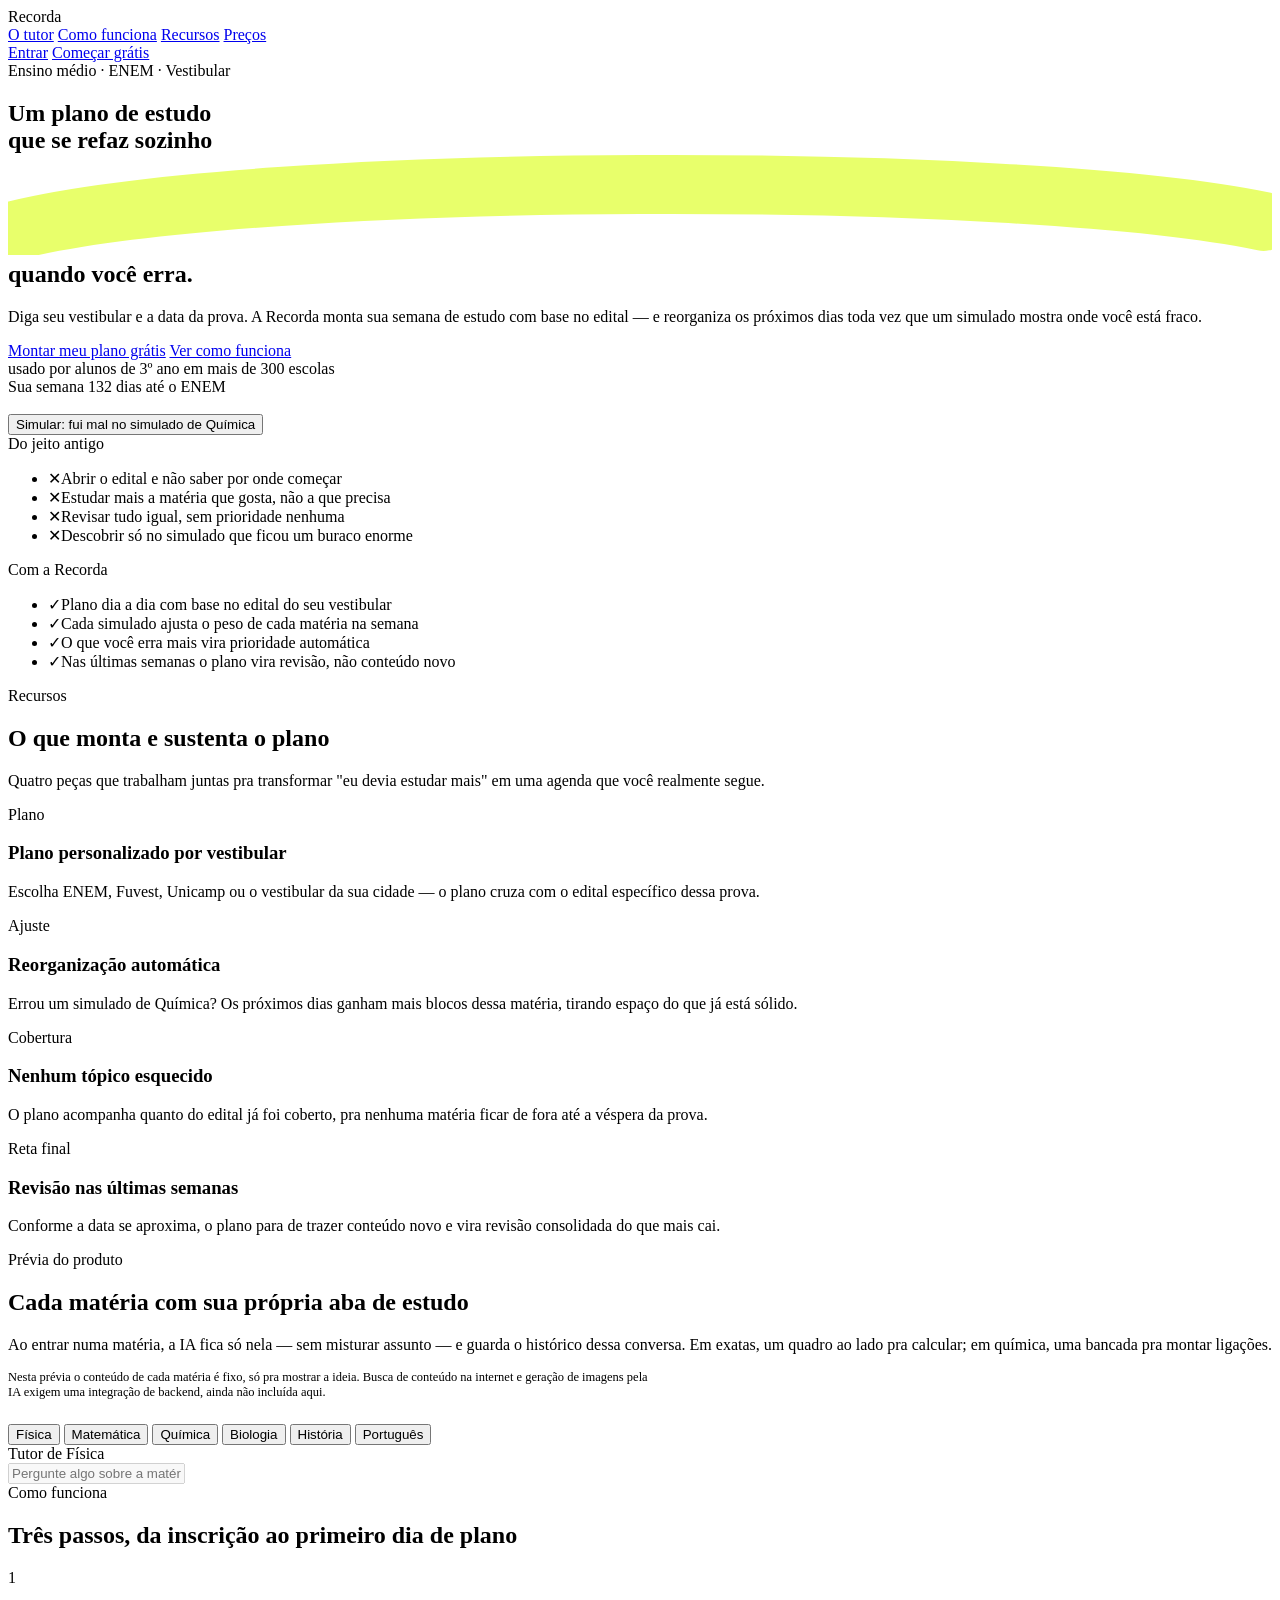
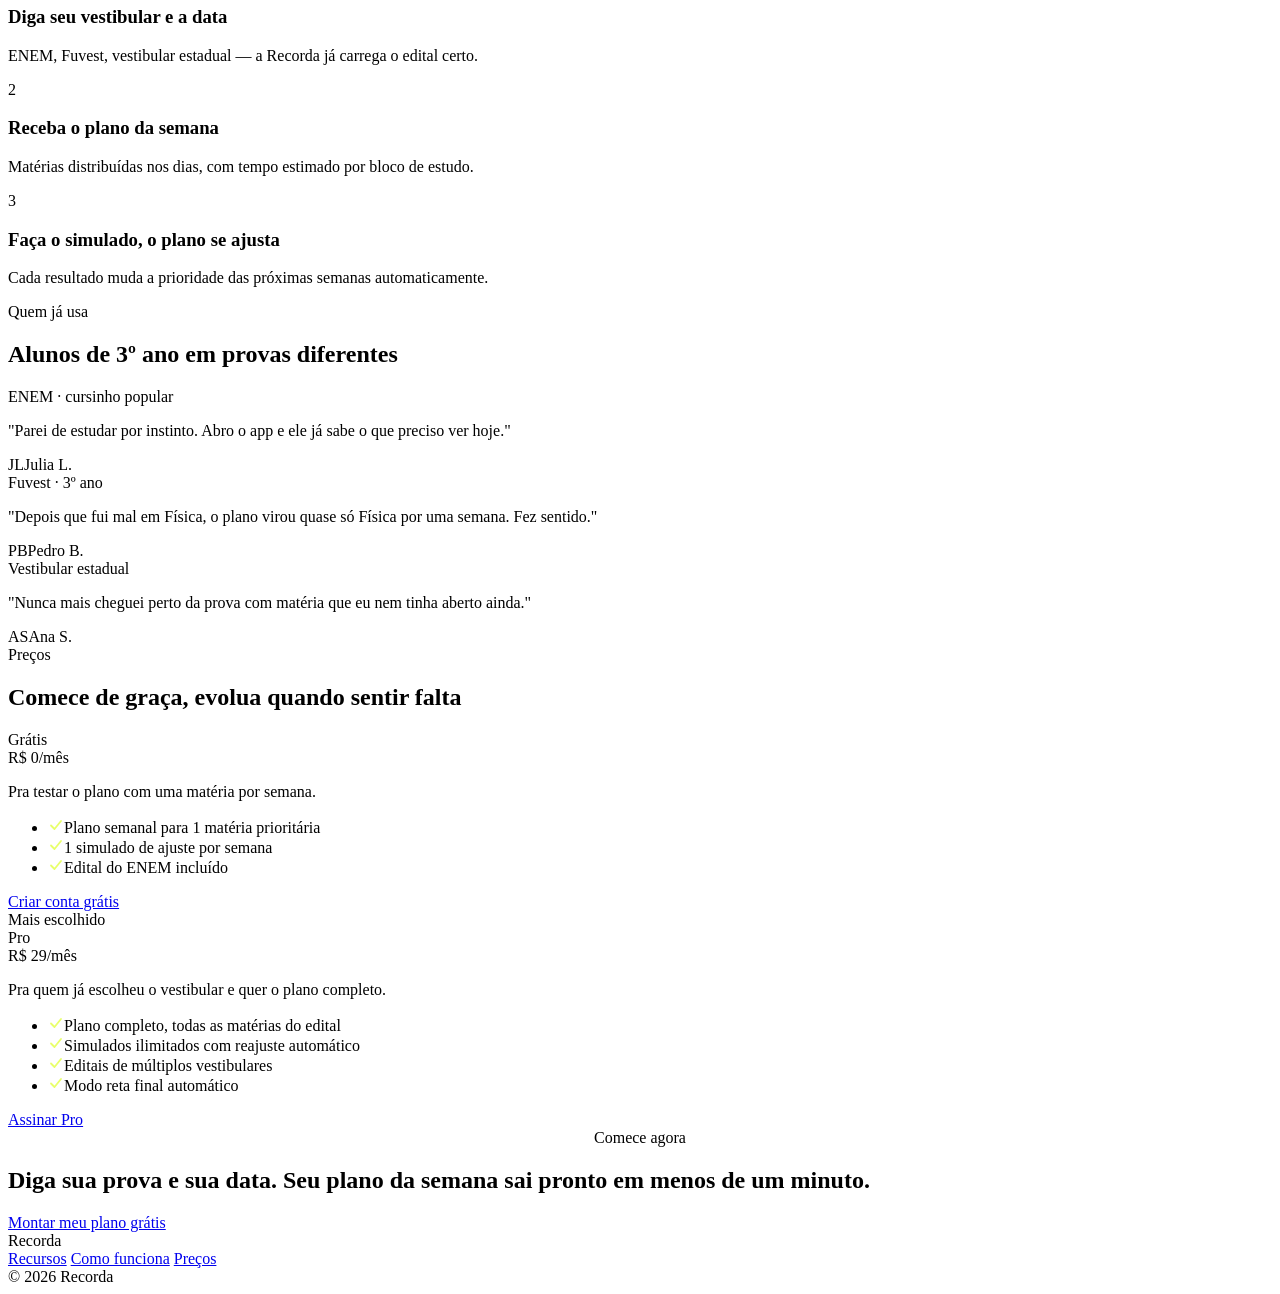
==== index.html @ 5030f503 "Add files via upload" ====
<!DOCTYPE html>

<html lang="pt-BR">
<head>
<meta charset="utf-8"/>
<meta content="width=device-width, initial-scale=1.0" name="viewport"/>
<title>Recorda — Plano de estudo que se refaz sozinho pro seu vestibular</title>
<link href="https://fonts.googleapis.com" rel="preconnect"/>
<link crossorigin="" href="https://fonts.gstatic.com" rel="preconnect"/>
<link href="https://fonts.googleapis.com/css2?family=Fraunces:opsz,wght@9..144,500;9..144,600;9..144,700;9..144,900&amp;family=IBM+Plex+Sans:wght@400;500;600;700&amp;family=IBM+Plex+Mono:wght@400;500&amp;display=swap" rel="stylesheet"/>

<link href="css/style.css" rel="stylesheet"/></head>
<body>
<header>
<div class="nav">
<div class="logo"><span class="dot"></span>Recorda</div>
<nav class="nav-links">
<a href="#produto">O tutor</a>
<a href="#como-funciona">Como funciona</a>
<a href="#recursos">Recursos</a>
<a href="#precos">Preços</a>
</nav>
<div class="nav-cta">
<a class="btn btn-ghost btn-sm" href="#">Entrar</a>
<a class="btn btn-primary btn-sm" href="#precos">Começar grátis</a>
</div>
</div>
</header>
<main>
<section class="hero">
<div class="wrap hero-grid">
<div>
<div class="eyebrow">Ensino médio · ENEM · Vestibular</div>
<h1>Um plano de estudo<br/>que <span class="mark">se refaz sozinho
          <svg aria-hidden="true" preserveaspectratio="none" viewbox="0 0 300 24">
<path d="M2,18 C60,4 240,4 298,16" fill="none" stroke="#E8FF6B" stroke-linecap="round" stroke-width="14"></path>
</svg>
</span> quando você erra.</h1>
<p class="lead">Diga seu vestibular e a data da prova. A Recorda monta sua semana de estudo com base no edital — e reorganiza os próximos dias toda vez que um simulado mostra onde você está fraco.</p>
<div class="hero-actions">
<a class="btn btn-primary" href="#precos">Montar meu plano grátis</a>
<a class="btn btn-ghost" href="#como-funciona">Ver como funciona</a>
</div>
<div class="proof-line">
<span class="avatars">
<span style="background:#4A7A63"></span>
<span style="background:#7C8B80"></span>
<span style="background:#D8965F"></span>
</span>
          usado por alunos de 3º ano em mais de 300 escolas
        </div>
</div>
<div class="demo">
<div class="plan-card">
<div class="plan-top">
<span class="plan-title">Sua semana</span>
<span class="countdown">132 dias até o ENEM</span>
</div>
<div class="plan-rows" id="planRows"></div>
<div class="plan-note" id="planNote"> </div>
<button class="btn btn-ghost" id="simBtn">Simular: fui mal no simulado de Química</button>
</div>
</div>
</div>
</section>
<section class="problem">
<div class="wrap problem-grid">
<div class="problem-col old">
<span class="label">Do jeito antigo</span>
<ul>
<li><span class="ico">✕</span>Abrir o edital e não saber por onde começar</li>
<li><span class="ico">✕</span>Estudar mais a matéria que gosta, não a que precisa</li>
<li><span class="ico">✕</span>Revisar tudo igual, sem prioridade nenhuma</li>
<li><span class="ico">✕</span>Descobrir só no simulado que ficou um buraco enorme</li>
</ul>
</div>
<div class="problem-col new">
<span class="label">Com a Recorda</span>
<ul>
<li><span class="ico">✓</span>Plano dia a dia com base no edital do seu vestibular</li>
<li><span class="ico">✓</span>Cada simulado ajusta o peso de cada matéria na semana</li>
<li><span class="ico">✓</span>O que você erra mais vira prioridade automática</li>
<li><span class="ico">✓</span>Nas últimas semanas o plano vira revisão, não conteúdo novo</li>
</ul>
</div>
</div>
</section>
<section id="recursos">
<div class="wrap">
<div class="section-head">
<div class="kicker">Recursos</div>
<h2>O que monta e sustenta o plano</h2>
<p>Quatro peças que trabalham juntas pra transformar "eu devia estudar mais" em uma agenda que você realmente segue.</p>
</div>
<div class="features-grid">
<div class="feature">
<div class="fnum">Plano</div>
<h3>Plano personalizado por vestibular</h3>
<p>Escolha ENEM, Fuvest, Unicamp ou o vestibular da sua cidade — o plano cruza com o edital específico dessa prova.</p>
</div>
<div class="feature">
<div class="fnum">Ajuste</div>
<h3>Reorganização automática</h3>
<p>Errou um simulado de Química? Os próximos dias ganham mais blocos dessa matéria, tirando espaço do que já está sólido.</p>
</div>
<div class="feature">
<div class="fnum">Cobertura</div>
<h3>Nenhum tópico esquecido</h3>
<p>O plano acompanha quanto do edital já foi coberto, pra nenhuma matéria ficar de fora até a véspera da prova.</p>
</div>
<div class="feature">
<div class="fnum">Reta final</div>
<h3>Revisão nas últimas semanas</h3>
<p>Conforme a data se aproxima, o plano para de trazer conteúdo novo e vira revisão consolidada do que mais cai.</p>
</div>
</div>
</div>
</section>
<section id="produto">
<div class="wrap">
<div class="section-head">
<div class="kicker">Prévia do produto</div>
<h2>Cada matéria com sua própria aba de estudo</h2>
<p>Ao entrar numa matéria, a IA fica só nela — sem misturar assunto — e guarda o histórico dessa conversa. Em exatas, um quadro ao lado pra calcular; em química, uma bancada pra montar ligações.</p>
</div>
<div class="section-head" style="margin-bottom:24px;">
<p style="font-family:var(--font-mono); font-size:12.5px; color:var(--ink-faint); max-width:640px;">Nesta prévia o conteúdo de cada matéria é fixo, só pra mostrar a ideia. Busca de conteúdo na internet e geração de imagens pela IA exigem uma integração de backend, ainda não incluída aqui.</p>
</div>
<div aria-label="Escolher matéria" class="subject-tabs" role="tablist">
<button aria-selected="true" class="stab active" data-subject="fisica" role="tab">Física</button>
<button aria-selected="false" class="stab" data-subject="matematica" role="tab">Matemática</button>
<button aria-selected="false" class="stab" data-subject="quimica" role="tab">Química</button>
<button aria-selected="false" class="stab" data-subject="biologia" role="tab">Biologia</button>
<button aria-selected="false" class="stab" data-subject="historia" role="tab">História</button>
<button aria-selected="false" class="stab" data-subject="portugues" role="tab">Português</button>
</div>
<div class="product-panel">
<div class="chat-mock">
<div class="chat-head"><span class="chat-dot"></span><span id="chatSubjectLabel">Tutor de Física</span></div>
<div class="chat-body" id="chatBody"></div>
<div class="chat-input"><input disabled="" placeholder="Pergunte algo sobre a matéria..." type="text"/></div>
</div>
<div class="tool-panel" id="toolPanel"></div>
</div>
</div>
</section>
<section class="how" id="como-funciona">
<div class="wrap">
<div class="section-head">
<div class="kicker">Como funciona</div>
<h2>Três passos, da inscrição ao primeiro dia de plano</h2>
</div>
<div class="how-steps">
<div class="step">
<div class="num">1</div>
<h3>Diga seu vestibular e a data</h3>
<p>ENEM, Fuvest, vestibular estadual — a Recorda já carrega o edital certo.</p>
</div>
<div class="step">
<div class="num">2</div>
<h3>Receba o plano da semana</h3>
<p>Matérias distribuídas nos dias, com tempo estimado por bloco de estudo.</p>
</div>
<div class="step">
<div class="num">3</div>
<h3>Faça o simulado, o plano se ajusta</h3>
<p>Cada resultado muda a prioridade das próximas semanas automaticamente.</p>
</div>
</div>
</div>
</section>
<section>
<div class="wrap">
<div class="section-head">
<div class="kicker">Quem já usa</div>
<h2>Alunos de 3º ano em provas diferentes</h2>
</div>
<div class="testi-grid">
<div class="testi">
<span class="subj">ENEM · cursinho popular</span>
<p class="quote">"Parei de estudar por instinto. Abro o app e ele já sabe o que preciso ver hoje."</p>
<div class="who"><span class="av">JL</span>Julia L.</div>
</div>
<div class="testi">
<span class="subj">Fuvest · 3º ano</span>
<p class="quote">"Depois que fui mal em Física, o plano virou quase só Física por uma semana. Fez sentido."</p>
<div class="who"><span class="av">PB</span>Pedro B.</div>
</div>
<div class="testi">
<span class="subj">Vestibular estadual</span>
<p class="quote">"Nunca mais cheguei perto da prova com matéria que eu nem tinha aberto ainda."</p>
<div class="who"><span class="av">AS</span>Ana S.</div>
</div>
</div>
</div>
</section>
<section id="precos">
<div class="wrap">
<div class="section-head">
<div class="kicker">Preços</div>
<h2>Comece de graça, evolua quando sentir falta</h2>
</div>
<div class="pricing-grid">
<div class="plan-tier">
<div class="pname">Grátis</div>
<div class="price">R$ 0<span>/mês</span></div>
<p class="pdesc">Pra testar o plano com uma matéria por semana.</p>
<ul>
<li><svg fill="none" height="16" viewbox="0 0 16 16" width="16"><path d="M3 8.5L6.5 12L13 4" stroke="#E8FF6B" stroke-linecap="round" stroke-linejoin="round" stroke-width="1.8"></path></svg>Plano semanal para 1 matéria prioritária</li>
<li><svg fill="none" height="16" viewbox="0 0 16 16" width="16"><path d="M3 8.5L6.5 12L13 4" stroke="#E8FF6B" stroke-linecap="round" stroke-linejoin="round" stroke-width="1.8"></path></svg>1 simulado de ajuste por semana</li>
<li><svg fill="none" height="16" viewbox="0 0 16 16" width="16"><path d="M3 8.5L6.5 12L13 4" stroke="#E8FF6B" stroke-linecap="round" stroke-linejoin="round" stroke-width="1.8"></path></svg>Edital do ENEM incluído</li>
</ul>
<a class="btn btn-ghost" href="#">Criar conta grátis</a>
</div>
<div class="plan-tier featured">
<span class="badge">Mais escolhido</span>
<div class="pname">Pro</div>
<div class="price">R$ 29<span>/mês</span></div>
<p class="pdesc">Pra quem já escolheu o vestibular e quer o plano completo.</p>
<ul>
<li><svg fill="none" height="16" viewbox="0 0 16 16" width="16"><path d="M3 8.5L6.5 12L13 4" stroke="#E8FF6B" stroke-linecap="round" stroke-linejoin="round" stroke-width="1.8"></path></svg>Plano completo, todas as matérias do edital</li>
<li><svg fill="none" height="16" viewbox="0 0 16 16" width="16"><path d="M3 8.5L6.5 12L13 4" stroke="#E8FF6B" stroke-linecap="round" stroke-linejoin="round" stroke-width="1.8"></path></svg>Simulados ilimitados com reajuste automático</li>
<li><svg fill="none" height="16" viewbox="0 0 16 16" width="16"><path d="M3 8.5L6.5 12L13 4" stroke="#E8FF6B" stroke-linecap="round" stroke-linejoin="round" stroke-width="1.8"></path></svg>Editais de múltiplos vestibulares</li>
<li><svg fill="none" height="16" viewbox="0 0 16 16" width="16"><path d="M3 8.5L6.5 12L13 4" stroke="#E8FF6B" stroke-linecap="round" stroke-linejoin="round" stroke-width="1.8"></path></svg>Modo reta final automático</li>
</ul>
<a class="btn btn-primary" href="#">Assinar Pro</a>
</div>
</div>
</div>
</section>
<section class="cta-final">
<div class="wrap">
<div class="kicker" style="text-align:center;">Comece agora</div>
<h2>Diga sua prova e sua data. Seu plano da semana sai pronto em menos de um minuto.</h2>
<a class="btn btn-primary" href="#">Montar meu plano grátis</a>
</div>
</section>
</main>
<footer>
<div class="wrap foot-row">
<div class="logo"><span class="dot"></span>Recorda</div>
<nav class="fnav">
<a href="#recursos">Recursos</a>
<a href="#como-funciona">Como funciona</a>
<a href="#precos">Preços</a>
</nav>
<div class="copy">© 2026 Recorda</div>
</div>
</footer>


<script src="js/main.js"></script></body>
</html>
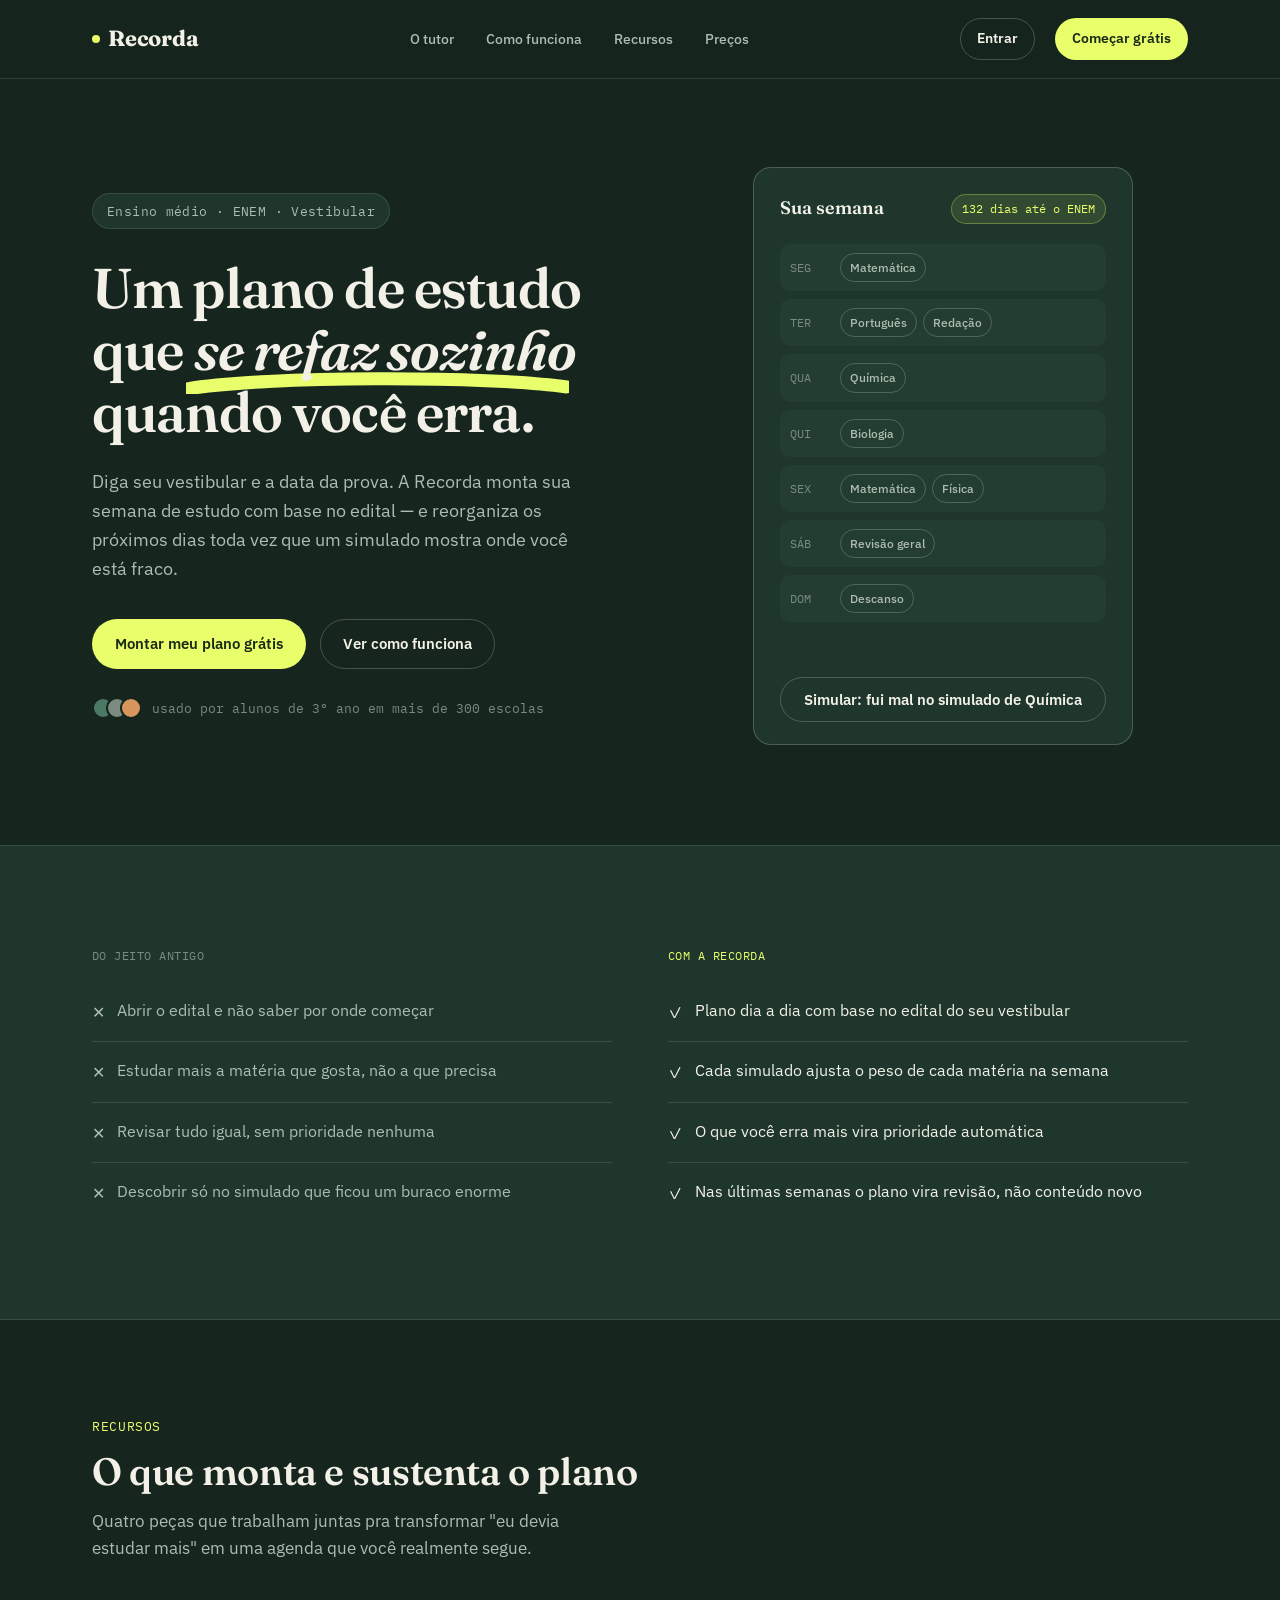
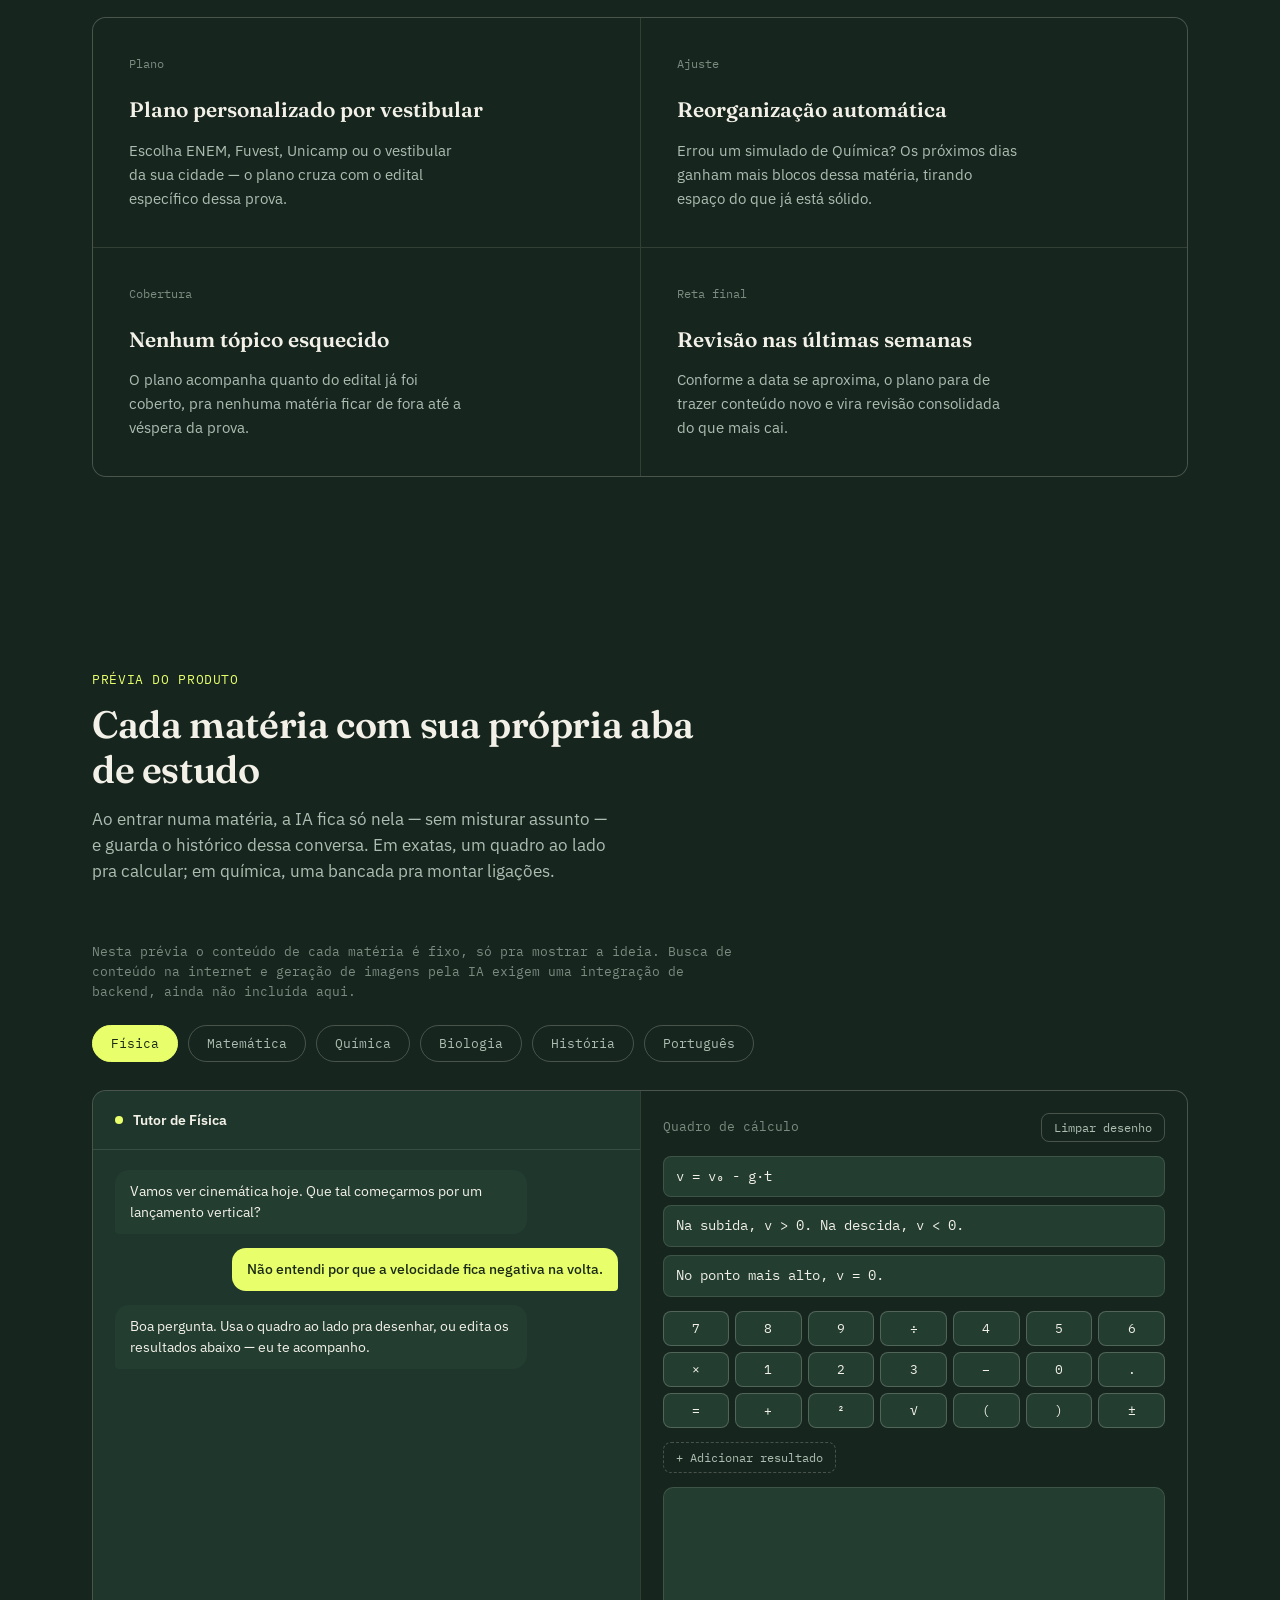
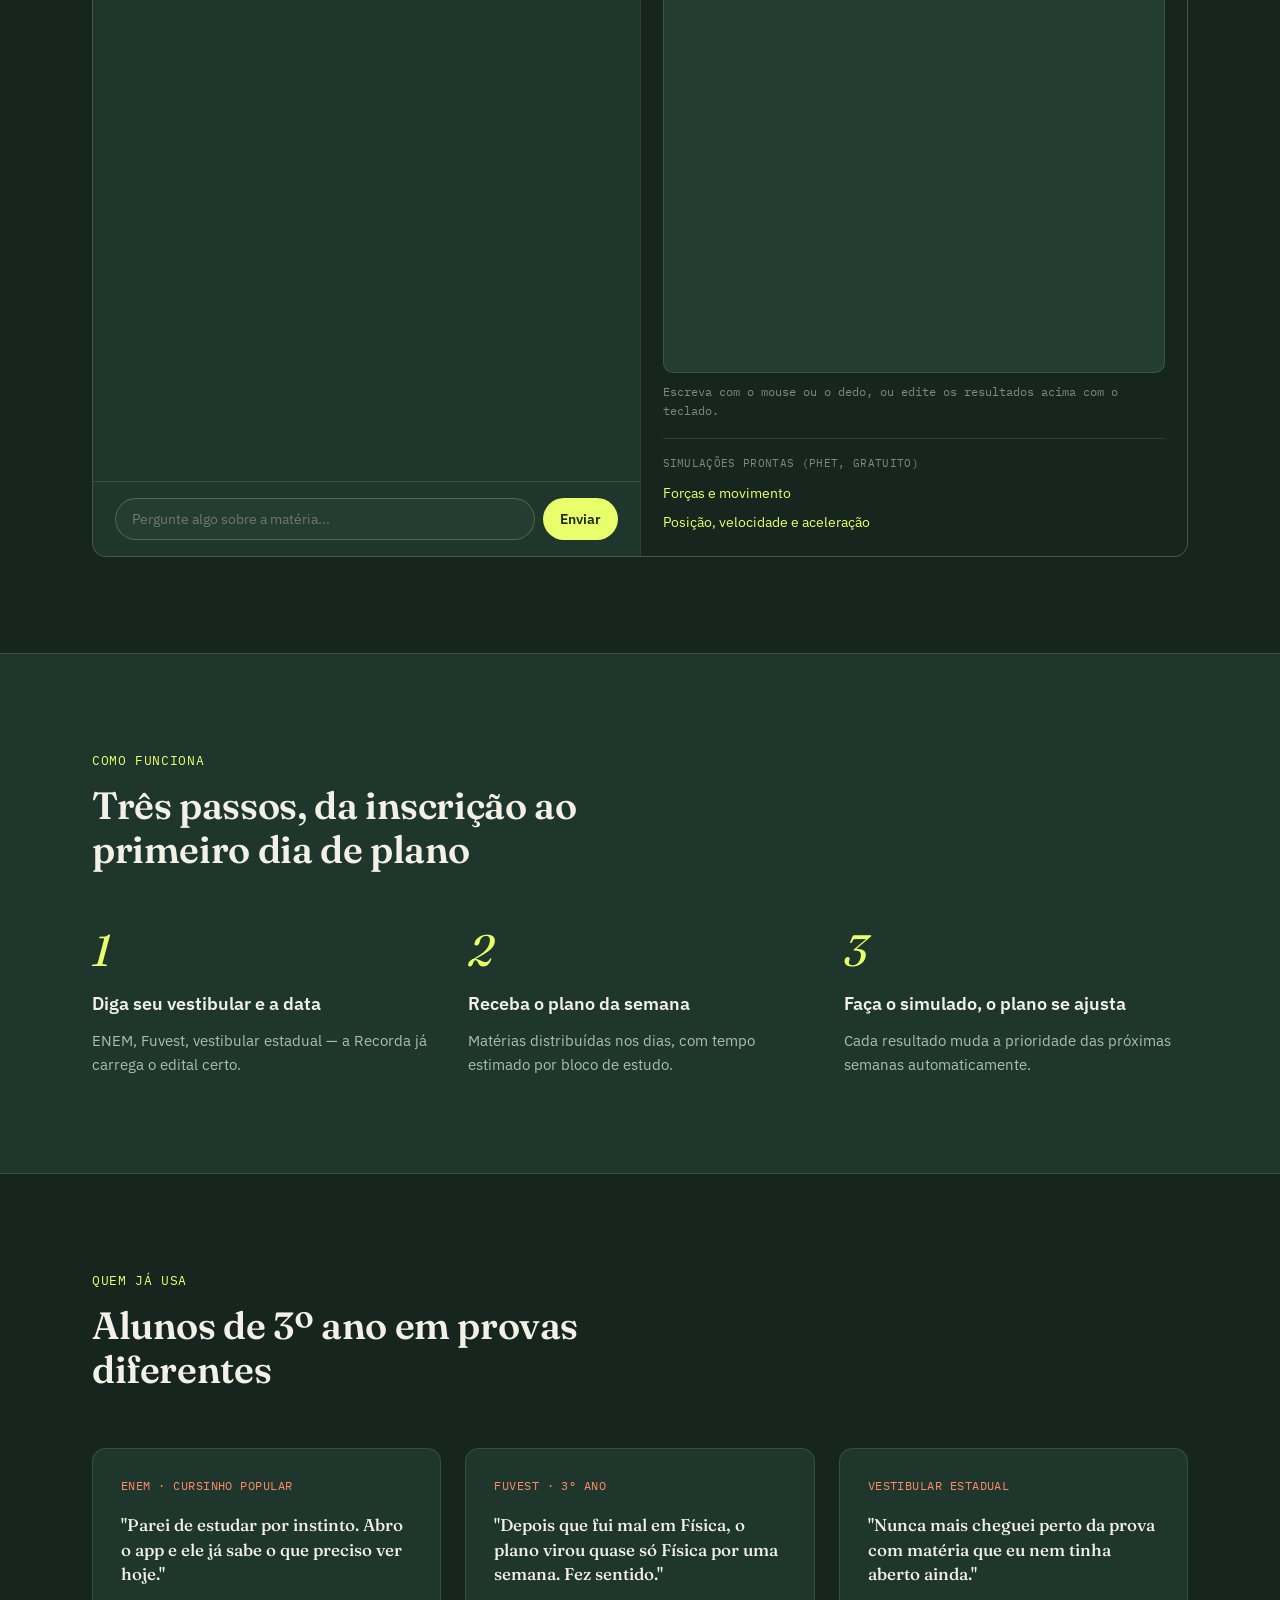
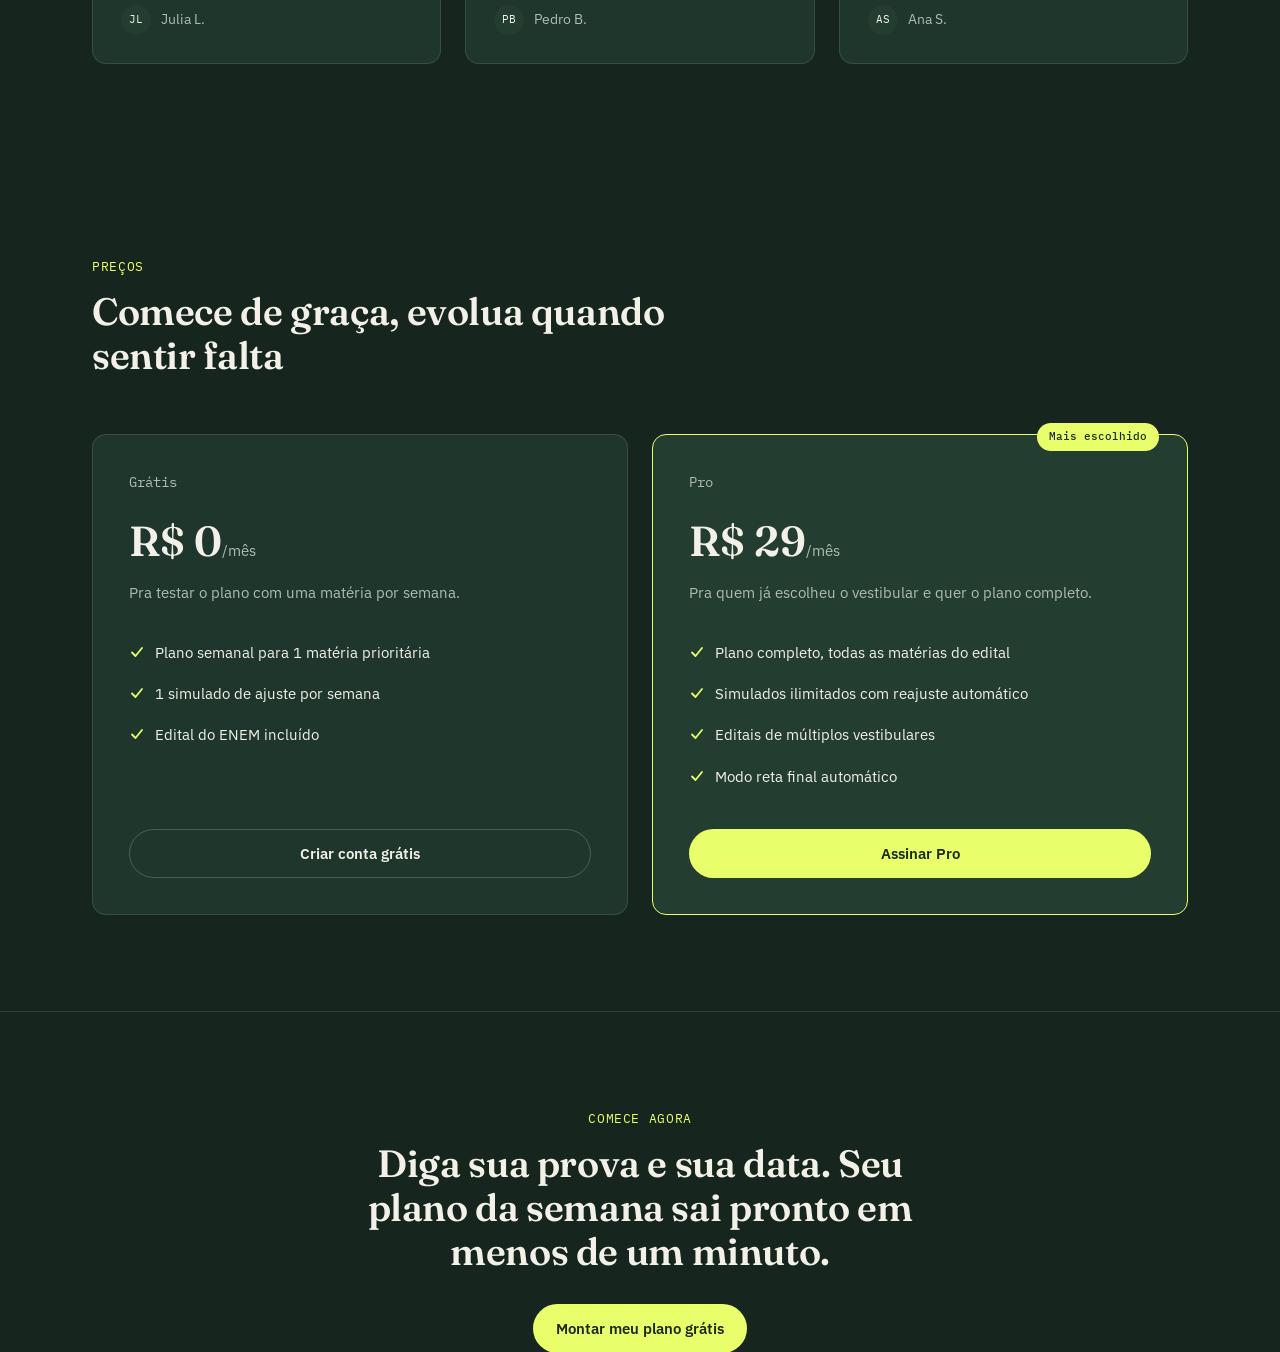
==== commit 20645102: "Rename AprendIA.html to index.html" ====
--- a/index.html
+++ b/index.html
@@ -1,253 +1,277 @@
-<!DOCTYPE html>
-
-<html lang="pt-BR">
-<head>
-<meta charset="utf-8"/>
-<meta content="width=device-width, initial-scale=1.0" name="viewport"/>
-<title>Recorda — Plano de estudo que se refaz sozinho pro seu vestibular</title>
-<link href="https://fonts.googleapis.com" rel="preconnect"/>
-<link crossorigin="" href="https://fonts.gstatic.com" rel="preconnect"/>
-<link href="https://fonts.googleapis.com/css2?family=Fraunces:opsz,wght@9..144,500;9..144,600;9..144,700;9..144,900&amp;family=IBM+Plex+Sans:wght@400;500;600;700&amp;family=IBM+Plex+Mono:wght@400;500&amp;display=swap" rel="stylesheet"/>
-
-<link href="css/style.css" rel="stylesheet"/></head>
-<body>
-<header>
-<div class="nav">
-<div class="logo"><span class="dot"></span>Recorda</div>
-<nav class="nav-links">
-<a href="#produto">O tutor</a>
-<a href="#como-funciona">Como funciona</a>
-<a href="#recursos">Recursos</a>
-<a href="#precos">Preços</a>
-</nav>
-<div class="nav-cta">
-<a class="btn btn-ghost btn-sm" href="#">Entrar</a>
-<a class="btn btn-primary btn-sm" href="#precos">Começar grátis</a>
-</div>
-</div>
-</header>
-<main>
-<section class="hero">
-<div class="wrap hero-grid">
-<div>
-<div class="eyebrow">Ensino médio · ENEM · Vestibular</div>
-<h1>Um plano de estudo<br/>que <span class="mark">se refaz sozinho
-          <svg aria-hidden="true" preserveaspectratio="none" viewbox="0 0 300 24">
-<path d="M2,18 C60,4 240,4 298,16" fill="none" stroke="#E8FF6B" stroke-linecap="round" stroke-width="14"></path>
-</svg>
-</span> quando você erra.</h1>
-<p class="lead">Diga seu vestibular e a data da prova. A Recorda monta sua semana de estudo com base no edital — e reorganiza os próximos dias toda vez que um simulado mostra onde você está fraco.</p>
-<div class="hero-actions">
-<a class="btn btn-primary" href="#precos">Montar meu plano grátis</a>
-<a class="btn btn-ghost" href="#como-funciona">Ver como funciona</a>
-</div>
-<div class="proof-line">
-<span class="avatars">
-<span style="background:#4A7A63"></span>
-<span style="background:#7C8B80"></span>
-<span style="background:#D8965F"></span>
-</span>
-          usado por alunos de 3º ano em mais de 300 escolas
-        </div>
-</div>
-<div class="demo">
-<div class="plan-card">
-<div class="plan-top">
-<span class="plan-title">Sua semana</span>
-<span class="countdown">132 dias até o ENEM</span>
-</div>
-<div class="plan-rows" id="planRows"></div>
-<div class="plan-note" id="planNote"> </div>
-<button class="btn btn-ghost" id="simBtn">Simular: fui mal no simulado de Química</button>
-</div>
-</div>
-</div>
-</section>
-<section class="problem">
-<div class="wrap problem-grid">
-<div class="problem-col old">
-<span class="label">Do jeito antigo</span>
-<ul>
-<li><span class="ico">✕</span>Abrir o edital e não saber por onde começar</li>
-<li><span class="ico">✕</span>Estudar mais a matéria que gosta, não a que precisa</li>
-<li><span class="ico">✕</span>Revisar tudo igual, sem prioridade nenhuma</li>
-<li><span class="ico">✕</span>Descobrir só no simulado que ficou um buraco enorme</li>
-</ul>
-</div>
-<div class="problem-col new">
-<span class="label">Com a Recorda</span>
-<ul>
-<li><span class="ico">✓</span>Plano dia a dia com base no edital do seu vestibular</li>
-<li><span class="ico">✓</span>Cada simulado ajusta o peso de cada matéria na semana</li>
-<li><span class="ico">✓</span>O que você erra mais vira prioridade automática</li>
-<li><span class="ico">✓</span>Nas últimas semanas o plano vira revisão, não conteúdo novo</li>
-</ul>
-</div>
-</div>
-</section>
-<section id="recursos">
-<div class="wrap">
-<div class="section-head">
-<div class="kicker">Recursos</div>
-<h2>O que monta e sustenta o plano</h2>
-<p>Quatro peças que trabalham juntas pra transformar "eu devia estudar mais" em uma agenda que você realmente segue.</p>
-</div>
-<div class="features-grid">
-<div class="feature">
-<div class="fnum">Plano</div>
-<h3>Plano personalizado por vestibular</h3>
-<p>Escolha ENEM, Fuvest, Unicamp ou o vestibular da sua cidade — o plano cruza com o edital específico dessa prova.</p>
-</div>
-<div class="feature">
-<div class="fnum">Ajuste</div>
-<h3>Reorganização automática</h3>
-<p>Errou um simulado de Química? Os próximos dias ganham mais blocos dessa matéria, tirando espaço do que já está sólido.</p>
-</div>
-<div class="feature">
-<div class="fnum">Cobertura</div>
-<h3>Nenhum tópico esquecido</h3>
-<p>O plano acompanha quanto do edital já foi coberto, pra nenhuma matéria ficar de fora até a véspera da prova.</p>
-</div>
-<div class="feature">
-<div class="fnum">Reta final</div>
-<h3>Revisão nas últimas semanas</h3>
-<p>Conforme a data se aproxima, o plano para de trazer conteúdo novo e vira revisão consolidada do que mais cai.</p>
-</div>
-</div>
-</div>
-</section>
-<section id="produto">
-<div class="wrap">
-<div class="section-head">
-<div class="kicker">Prévia do produto</div>
-<h2>Cada matéria com sua própria aba de estudo</h2>
-<p>Ao entrar numa matéria, a IA fica só nela — sem misturar assunto — e guarda o histórico dessa conversa. Em exatas, um quadro ao lado pra calcular; em química, uma bancada pra montar ligações.</p>
-</div>
-<div class="section-head" style="margin-bottom:24px;">
-<p style="font-family:var(--font-mono); font-size:12.5px; color:var(--ink-faint); max-width:640px;">Nesta prévia o conteúdo de cada matéria é fixo, só pra mostrar a ideia. Busca de conteúdo na internet e geração de imagens pela IA exigem uma integração de backend, ainda não incluída aqui.</p>
-</div>
-<div aria-label="Escolher matéria" class="subject-tabs" role="tablist">
-<button aria-selected="true" class="stab active" data-subject="fisica" role="tab">Física</button>
-<button aria-selected="false" class="stab" data-subject="matematica" role="tab">Matemática</button>
-<button aria-selected="false" class="stab" data-subject="quimica" role="tab">Química</button>
-<button aria-selected="false" class="stab" data-subject="biologia" role="tab">Biologia</button>
-<button aria-selected="false" class="stab" data-subject="historia" role="tab">História</button>
-<button aria-selected="false" class="stab" data-subject="portugues" role="tab">Português</button>
-</div>
-<div class="product-panel">
-<div class="chat-mock">
-<div class="chat-head"><span class="chat-dot"></span><span id="chatSubjectLabel">Tutor de Física</span></div>
-<div class="chat-body" id="chatBody"></div>
-<div class="chat-input"><input disabled="" placeholder="Pergunte algo sobre a matéria..." type="text"/></div>
-</div>
-<div class="tool-panel" id="toolPanel"></div>
-</div>
-</div>
-</section>
-<section class="how" id="como-funciona">
-<div class="wrap">
-<div class="section-head">
-<div class="kicker">Como funciona</div>
-<h2>Três passos, da inscrição ao primeiro dia de plano</h2>
-</div>
-<div class="how-steps">
-<div class="step">
-<div class="num">1</div>
-<h3>Diga seu vestibular e a data</h3>
-<p>ENEM, Fuvest, vestibular estadual — a Recorda já carrega o edital certo.</p>
-</div>
-<div class="step">
-<div class="num">2</div>
-<h3>Receba o plano da semana</h3>
-<p>Matérias distribuídas nos dias, com tempo estimado por bloco de estudo.</p>
-</div>
-<div class="step">
-<div class="num">3</div>
-<h3>Faça o simulado, o plano se ajusta</h3>
-<p>Cada resultado muda a prioridade das próximas semanas automaticamente.</p>
-</div>
-</div>
-</div>
-</section>
-<section>
-<div class="wrap">
-<div class="section-head">
-<div class="kicker">Quem já usa</div>
-<h2>Alunos de 3º ano em provas diferentes</h2>
-</div>
-<div class="testi-grid">
-<div class="testi">
-<span class="subj">ENEM · cursinho popular</span>
-<p class="quote">"Parei de estudar por instinto. Abro o app e ele já sabe o que preciso ver hoje."</p>
-<div class="who"><span class="av">JL</span>Julia L.</div>
-</div>
-<div class="testi">
-<span class="subj">Fuvest · 3º ano</span>
-<p class="quote">"Depois que fui mal em Física, o plano virou quase só Física por uma semana. Fez sentido."</p>
-<div class="who"><span class="av">PB</span>Pedro B.</div>
-</div>
-<div class="testi">
-<span class="subj">Vestibular estadual</span>
-<p class="quote">"Nunca mais cheguei perto da prova com matéria que eu nem tinha aberto ainda."</p>
-<div class="who"><span class="av">AS</span>Ana S.</div>
-</div>
-</div>
-</div>
-</section>
-<section id="precos">
-<div class="wrap">
-<div class="section-head">
-<div class="kicker">Preços</div>
-<h2>Comece de graça, evolua quando sentir falta</h2>
-</div>
-<div class="pricing-grid">
-<div class="plan-tier">
-<div class="pname">Grátis</div>
-<div class="price">R$ 0<span>/mês</span></div>
-<p class="pdesc">Pra testar o plano com uma matéria por semana.</p>
-<ul>
-<li><svg fill="none" height="16" viewbox="0 0 16 16" width="16"><path d="M3 8.5L6.5 12L13 4" stroke="#E8FF6B" stroke-linecap="round" stroke-linejoin="round" stroke-width="1.8"></path></svg>Plano semanal para 1 matéria prioritária</li>
-<li><svg fill="none" height="16" viewbox="0 0 16 16" width="16"><path d="M3 8.5L6.5 12L13 4" stroke="#E8FF6B" stroke-linecap="round" stroke-linejoin="round" stroke-width="1.8"></path></svg>1 simulado de ajuste por semana</li>
-<li><svg fill="none" height="16" viewbox="0 0 16 16" width="16"><path d="M3 8.5L6.5 12L13 4" stroke="#E8FF6B" stroke-linecap="round" stroke-linejoin="round" stroke-width="1.8"></path></svg>Edital do ENEM incluído</li>
-</ul>
-<a class="btn btn-ghost" href="#">Criar conta grátis</a>
-</div>
-<div class="plan-tier featured">
-<span class="badge">Mais escolhido</span>
-<div class="pname">Pro</div>
-<div class="price">R$ 29<span>/mês</span></div>
-<p class="pdesc">Pra quem já escolheu o vestibular e quer o plano completo.</p>
-<ul>
-<li><svg fill="none" height="16" viewbox="0 0 16 16" width="16"><path d="M3 8.5L6.5 12L13 4" stroke="#E8FF6B" stroke-linecap="round" stroke-linejoin="round" stroke-width="1.8"></path></svg>Plano completo, todas as matérias do edital</li>
-<li><svg fill="none" height="16" viewbox="0 0 16 16" width="16"><path d="M3 8.5L6.5 12L13 4" stroke="#E8FF6B" stroke-linecap="round" stroke-linejoin="round" stroke-width="1.8"></path></svg>Simulados ilimitados com reajuste automático</li>
-<li><svg fill="none" height="16" viewbox="0 0 16 16" width="16"><path d="M3 8.5L6.5 12L13 4" stroke="#E8FF6B" stroke-linecap="round" stroke-linejoin="round" stroke-width="1.8"></path></svg>Editais de múltiplos vestibulares</li>
-<li><svg fill="none" height="16" viewbox="0 0 16 16" width="16"><path d="M3 8.5L6.5 12L13 4" stroke="#E8FF6B" stroke-linecap="round" stroke-linejoin="round" stroke-width="1.8"></path></svg>Modo reta final automático</li>
-</ul>
-<a class="btn btn-primary" href="#">Assinar Pro</a>
-</div>
-</div>
-</div>
-</section>
-<section class="cta-final">
-<div class="wrap">
-<div class="kicker" style="text-align:center;">Comece agora</div>
-<h2>Diga sua prova e sua data. Seu plano da semana sai pronto em menos de um minuto.</h2>
-<a class="btn btn-primary" href="#">Montar meu plano grátis</a>
-</div>
-</section>
-</main>
-<footer>
-<div class="wrap foot-row">
-<div class="logo"><span class="dot"></span>Recorda</div>
-<nav class="fnav">
-<a href="#recursos">Recursos</a>
-<a href="#como-funciona">Como funciona</a>
-<a href="#precos">Preços</a>
-</nav>
-<div class="copy">© 2026 Recorda</div>
-</div>
-</footer>
-
-
-<script src="js/main.js"></script></body>
-</html>+<!DOCTYPE html>
+<html lang="pt-BR">
+<head>
+<meta charset="UTF-8">
+<meta name="viewport" content="width=device-width, initial-scale=1.0">
+<title>Recorda — Plano de estudo que se refaz sozinho pro seu vestibular</title>
+<link rel="preconnect" href="https://fonts.googleapis.com">
+<link rel="preconnect" href="https://fonts.gstatic.com" crossorigin>
+<link href="https://fonts.googleapis.com/css2?family=Fraunces:opsz,wght@9..144,500;9..144,600;9..144,700;9..144,900&family=IBM+Plex+Sans:wght@400;500;600;700&family=IBM+Plex+Mono:wght@400;500&display=swap" rel="stylesheet">
+  <link rel="stylesheet" href="AprendIA.css">
+</head>
+<body>
+ 
+<header>
+  <div class="nav">
+    <div class="logo"><span class="dot"></span>Recorda</div>
+    <nav class="nav-links">
+      <a href="#produto">O tutor</a>
+      <a href="#como-funciona">Como funciona</a>
+      <a href="#recursos">Recursos</a>
+      <a href="#precos">Preços</a>
+    </nav>
+    <div class="nav-cta">
+      <a href="#" class="btn btn-ghost btn-sm">Entrar</a>
+      <a href="#precos" class="btn btn-primary btn-sm">Começar grátis</a>
+    </div>
+  </div>
+</header>
+ 
+<main>
+  <section class="hero">
+    <div class="wrap hero-grid">
+      <div>
+        <div class="eyebrow">Ensino médio · ENEM · Vestibular</div>
+        <h1>Um plano de estudo<br>que <span class="mark">se refaz sozinho
+          <svg viewBox="0 0 300 24" preserveAspectRatio="none" aria-hidden="true">
+            <path d="M2,18 C60,4 240,4 298,16" stroke="#E8FF6B" stroke-width="14" fill="none" stroke-linecap="round"/>
+          </svg>
+        </span> quando você erra.</h1>
+        <p class="lead">Diga seu vestibular e a data da prova. A Recorda monta sua semana de estudo com base no edital — e reorganiza os próximos dias toda vez que um simulado mostra onde você está fraco.</p>
+        <div class="hero-actions">
+          <a href="#precos" class="btn btn-primary">Montar meu plano grátis</a>
+          <a href="#como-funciona" class="btn btn-ghost">Ver como funciona</a>
+        </div>
+        <div class="proof-line">
+          <span class="avatars">
+            <span style="background:#4A7A63"></span>
+            <span style="background:#7C8B80"></span>
+            <span style="background:#D8965F"></span>
+          </span>
+          usado por alunos de 3º ano em mais de 300 escolas
+        </div>
+      </div>
+ 
+      <div class="demo">
+        <div class="plan-card">
+          <div class="plan-top">
+            <span class="plan-title">Sua semana</span>
+            <span class="countdown">132 dias até o ENEM</span>
+          </div>
+          <div class="plan-rows" id="planRows"></div>
+          <div class="plan-note" id="planNote">&nbsp;</div>
+          <button class="btn btn-ghost" id="simBtn">Simular: fui mal no simulado de Química</button>
+        </div>
+      </div>
+    </div>
+  </section>
+ 
+  <section class="problem">
+    <div class="wrap problem-grid">
+      <div class="problem-col old">
+        <span class="label">Do jeito antigo</span>
+        <ul>
+          <li><span class="ico">✕</span>Abrir o edital e não saber por onde começar</li>
+          <li><span class="ico">✕</span>Estudar mais a matéria que gosta, não a que precisa</li>
+          <li><span class="ico">✕</span>Revisar tudo igual, sem prioridade nenhuma</li>
+          <li><span class="ico">✕</span>Descobrir só no simulado que ficou um buraco enorme</li>
+        </ul>
+      </div>
+      <div class="problem-col new">
+        <span class="label">Com a Recorda</span>
+        <ul>
+          <li><span class="ico">✓</span>Plano dia a dia com base no edital do seu vestibular</li>
+          <li><span class="ico">✓</span>Cada simulado ajusta o peso de cada matéria na semana</li>
+          <li><span class="ico">✓</span>O que você erra mais vira prioridade automática</li>
+          <li><span class="ico">✓</span>Nas últimas semanas o plano vira revisão, não conteúdo novo</li>
+        </ul>
+      </div>
+    </div>
+  </section>
+ 
+  <section id="recursos">
+    <div class="wrap">
+      <div class="section-head">
+        <div class="kicker">Recursos</div>
+        <h2>O que monta e sustenta o plano</h2>
+        <p>Quatro peças que trabalham juntas pra transformar "eu devia estudar mais" em uma agenda que você realmente segue.</p>
+      </div>
+      <div class="features-grid">
+        <div class="feature">
+          <div class="fnum">Plano</div>
+          <h3>Plano personalizado por vestibular</h3>
+          <p>Escolha ENEM, Fuvest, Unicamp ou o vestibular da sua cidade — o plano cruza com o edital específico dessa prova.</p>
+        </div>
+        <div class="feature">
+          <div class="fnum">Ajuste</div>
+          <h3>Reorganização automática</h3>
+          <p>Errou um simulado de Química? Os próximos dias ganham mais blocos dessa matéria, tirando espaço do que já está sólido.</p>
+        </div>
+        <div class="feature">
+          <div class="fnum">Cobertura</div>
+          <h3>Nenhum tópico esquecido</h3>
+          <p>O plano acompanha quanto do edital já foi coberto, pra nenhuma matéria ficar de fora até a véspera da prova.</p>
+        </div>
+        <div class="feature">
+          <div class="fnum">Reta final</div>
+          <h3>Revisão nas últimas semanas</h3>
+          <p>Conforme a data se aproxima, o plano para de trazer conteúdo novo e vira revisão consolidada do que mais cai.</p>
+        </div>
+      </div>
+    </div>
+  </section>
+ 
+  <section id="produto">
+    <div class="wrap">
+      <div class="section-head">
+        <div class="kicker">Prévia do produto</div>
+        <h2>Cada matéria com sua própria aba de estudo</h2>
+        <p>Ao entrar numa matéria, a IA fica só nela — sem misturar assunto — e guarda o histórico dessa conversa. Em exatas, um quadro ao lado pra calcular; em química, uma bancada pra montar ligações.</p>
+      </div>
+ 
+      <div class="section-head" style="margin-bottom:24px;">
+        <p style="font-family:var(--font-mono); font-size:12.5px; color:var(--ink-faint); max-width:640px;">Nesta prévia o conteúdo de cada matéria é fixo, só pra mostrar a ideia. Busca de conteúdo na internet e geração de imagens pela IA exigem uma integração de backend, ainda não incluída aqui.</p>
+      </div>
+ 
+      <div class="subject-tabs" role="tablist" aria-label="Escolher matéria">
+        <button class="stab active" data-subject="fisica" role="tab" aria-selected="true">Física</button>
+        <button class="stab" data-subject="matematica" role="tab" aria-selected="false">Matemática</button>
+        <button class="stab" data-subject="quimica" role="tab" aria-selected="false">Química</button>
+        <button class="stab" data-subject="biologia" role="tab" aria-selected="false">Biologia</button>
+        <button class="stab" data-subject="historia" role="tab" aria-selected="false">História</button>
+        <button class="stab" data-subject="portugues" role="tab" aria-selected="false">Português</button>
+      </div>
+ 
+      <div class="product-panel">
+        <div class="chat-mock">
+          <div class="chat-head"><span class="chat-dot"></span><span id="chatSubjectLabel">Tutor de Física</span></div>
+          <div class="chat-body" id="chatBody"></div>
+          <div class="chat-input">
+            <form id="chatForm" style="display:flex; gap:8px;">
+              <input type="text" id="chatInput" placeholder="Pergunte algo sobre a matéria..." autocomplete="off">
+              <button type="submit" class="btn btn-primary btn-sm">Enviar</button>
+            </form>
+          </div>
+        </div>
+ 
+        <div class="tool-panel" id="toolPanel"></div>
+      </div>
+    </div>
+  </section>
+ 
+  <section class="how" id="como-funciona">
+    <div class="wrap">
+      <div class="section-head">
+        <div class="kicker">Como funciona</div>
+        <h2>Três passos, da inscrição ao primeiro dia de plano</h2>
+      </div>
+      <div class="how-steps">
+        <div class="step">
+          <div class="num">1</div>
+          <h3>Diga seu vestibular e a data</h3>
+          <p>ENEM, Fuvest, vestibular estadual — a Recorda já carrega o edital certo.</p>
+        </div>
+        <div class="step">
+          <div class="num">2</div>
+          <h3>Receba o plano da semana</h3>
+          <p>Matérias distribuídas nos dias, com tempo estimado por bloco de estudo.</p>
+        </div>
+        <div class="step">
+          <div class="num">3</div>
+          <h3>Faça o simulado, o plano se ajusta</h3>
+          <p>Cada resultado muda a prioridade das próximas semanas automaticamente.</p>
+        </div>
+      </div>
+    </div>
+  </section>
+ 
+  <section>
+    <div class="wrap">
+      <div class="section-head">
+        <div class="kicker">Quem já usa</div>
+        <h2>Alunos de 3º ano em provas diferentes</h2>
+      </div>
+      <div class="testi-grid">
+        <div class="testi">
+          <span class="subj">ENEM · cursinho popular</span>
+          <p class="quote">"Parei de estudar por instinto. Abro o app e ele já sabe o que preciso ver hoje."</p>
+          <div class="who"><span class="av">JL</span>Julia L.</div>
+        </div>
+        <div class="testi">
+          <span class="subj">Fuvest · 3º ano</span>
+          <p class="quote">"Depois que fui mal em Física, o plano virou quase só Física por uma semana. Fez sentido."</p>
+          <div class="who"><span class="av">PB</span>Pedro B.</div>
+        </div>
+        <div class="testi">
+          <span class="subj">Vestibular estadual</span>
+          <p class="quote">"Nunca mais cheguei perto da prova com matéria que eu nem tinha aberto ainda."</p>
+          <div class="who"><span class="av">AS</span>Ana S.</div>
+        </div>
+      </div>
+    </div>
+  </section>
+ 
+  <section id="precos">
+    <div class="wrap">
+      <div class="section-head">
+        <div class="kicker">Preços</div>
+        <h2>Comece de graça, evolua quando sentir falta</h2>
+      </div>
+      <div class="pricing-grid">
+        <div class="plan-tier">
+          <div class="pname">Grátis</div>
+          <div class="price">R$ 0<span>/mês</span></div>
+          <p class="pdesc">Pra testar o plano com uma matéria por semana.</p>
+          <ul>
+            <li><svg width="16" height="16" viewBox="0 0 16 16" fill="none"><path d="M3 8.5L6.5 12L13 4" stroke="#E8FF6B" stroke-width="1.8" stroke-linecap="round" stroke-linejoin="round"/></svg>Plano semanal para 1 matéria prioritária</li>
+            <li><svg width="16" height="16" viewBox="0 0 16 16" fill="none"><path d="M3 8.5L6.5 12L13 4" stroke="#E8FF6B" stroke-width="1.8" stroke-linecap="round" stroke-linejoin="round"/></svg>1 simulado de ajuste por semana</li>
+            <li><svg width="16" height="16" viewBox="0 0 16 16" fill="none"><path d="M3 8.5L6.5 12L13 4" stroke="#E8FF6B" stroke-width="1.8" stroke-linecap="round" stroke-linejoin="round"/></svg>Edital do ENEM incluído</li>
+          </ul>
+          <a href="#" class="btn btn-ghost">Criar conta grátis</a>
+        </div>
+        <div class="plan-tier featured">
+          <span class="badge">Mais escolhido</span>
+          <div class="pname">Pro</div>
+          <div class="price">R$ 29<span>/mês</span></div>
+          <p class="pdesc">Pra quem já escolheu o vestibular e quer o plano completo.</p>
+          <ul>
+            <li><svg width="16" height="16" viewBox="0 0 16 16" fill="none"><path d="M3 8.5L6.5 12L13 4" stroke="#E8FF6B" stroke-width="1.8" stroke-linecap="round" stroke-linejoin="round"/></svg>Plano completo, todas as matérias do edital</li>
+            <li><svg width="16" height="16" viewBox="0 0 16 16" fill="none"><path d="M3 8.5L6.5 12L13 4" stroke="#E8FF6B" stroke-width="1.8" stroke-linecap="round" stroke-linejoin="round"/></svg>Simulados ilimitados com reajuste automático</li>
+            <li><svg width="16" height="16" viewBox="0 0 16 16" fill="none"><path d="M3 8.5L6.5 12L13 4" stroke="#E8FF6B" stroke-width="1.8" stroke-linecap="round" stroke-linejoin="round"/></svg>Editais de múltiplos vestibulares</li>
+            <li><svg width="16" height="16" viewBox="0 0 16 16" fill="none"><path d="M3 8.5L6.5 12L13 4" stroke="#E8FF6B" stroke-width="1.8" stroke-linecap="round" stroke-linejoin="round"/></svg>Modo reta final automático</li>
+          </ul>
+          <a href="#" class="btn btn-primary">Assinar Pro</a>
+        </div>
+      </div>
+    </div>
+  </section>
+ 
+  <section class="cta-final">
+    <div class="wrap">
+      <div class="kicker" style="text-align:center;">Comece agora</div>
+      <h2>Diga sua prova e sua data. Seu plano da semana sai pronto em menos de um minuto.</h2>
+      <a href="#" class="btn btn-primary">Montar meu plano grátis</a>
+    </div>
+  </section>
+</main>
+ 
+<footer>
+  <div class="wrap foot-row">
+    <div class="logo"><span class="dot"></span>Recorda</div>
+    <nav class="fnav">
+      <a href="#recursos">Recursos</a>
+      <a href="#como-funciona">Como funciona</a>
+      <a href="#precos">Preços</a>
+    </nav>
+    <div class="copy">© 2026 Recorda</div>
+  </div>
+</footer>
+ 
+
+ 
+
+ 
+  <script src="AprendIA.js" defer></script>
+</body>
+</html>
+ 
--- a/AprendIA.css
+++ b/AprendIA.css
@@ -0,0 +1,280 @@
+:root{
+    --bg:#16261F;
+    --bg-panel:#1E362C;
+    --bg-panel-2:#233D31;
+    --ink:#F3F1E7;
+    --ink-muted:#AEBDB2;
+    --ink-faint:#7C8B80;
+    --highlight:#E8FF6B;
+    --highlight-ink:#1B2A15;
+    --coral:#FF8B66;
+    --atom-n:#7FB3C9;
+    --line:rgba(243,241,231,0.12);
+    --line-strong:rgba(243,241,231,0.22);
+    --radius:14px;
+    --font-display:'Fraunces', serif;
+    --font-body:'IBM Plex Sans', sans-serif;
+    --font-mono:'IBM Plex Mono', monospace;
+  }
+  *{box-sizing:border-box; margin:0; padding:0;}
+  html{scroll-behavior:smooth;}
+  body{background:var(--bg); color:var(--ink); font-family:var(--font-body); line-height:1.6; -webkit-font-smoothing:antialiased;}
+  ::selection{ background:var(--highlight); color:var(--highlight-ink); }
+  a{color:inherit; text-decoration:none;}
+  img,svg{display:block; max-width:100%;}
+  .wrap{max-width:1160px; margin:0 auto; padding:0 32px;}
+  :focus-visible{outline:2px solid var(--highlight); outline-offset:3px;}
+ 
+  header{position:sticky; top:0; z-index:50; background:rgba(22,38,31,0.85); backdrop-filter:blur(10px); border-bottom:1px solid var(--line);}
+  .nav{display:flex; align-items:center; justify-content:space-between; padding:18px 32px; max-width:1160px; margin:0 auto;}
+  .logo{font-family:var(--font-display); font-weight:700; font-size:22px; letter-spacing:-0.01em; display:flex; align-items:center; gap:8px;}
+  .logo .dot{width:8px; height:8px; border-radius:50%; background:var(--highlight); display:inline-block;}
+  .nav-links{ display:flex; gap:32px; align-items:center; }
+  .nav-links a{font-size:14px; color:var(--ink-muted); font-weight:500; transition:color .15s ease;}
+  .nav-links a:hover{ color:var(--ink); }
+  .nav-cta{ display:flex; align-items:center; gap:20px; }
+ 
+  .btn{display:inline-flex; align-items:center; justify-content:center; gap:8px; padding:12px 22px; border-radius:999px; font-family:var(--font-body); font-weight:600; font-size:14.5px; cursor:pointer; border:1px solid transparent; transition:transform .15s ease, background .15s ease, border-color .15s ease; white-space:nowrap;}
+  .btn:active{ transform:scale(0.97); }
+  .btn-primary{background:var(--highlight); color:var(--highlight-ink);}
+  .btn-primary:hover{ background:#f2ff8f; }
+  .btn-ghost{background:transparent; color:var(--ink); border-color:var(--line-strong);}
+  .btn-ghost:hover{ border-color:var(--ink-muted); }
+  .btn-sm{ padding:9px 16px; font-size:13.5px; }
+ 
+  .hero{padding:88px 0 100px; position:relative; overflow:hidden;}
+  .hero-grid{display:grid; grid-template-columns:1.05fr 0.95fr; gap:64px; align-items:center;}
+  .eyebrow{display:inline-flex; align-items:center; gap:10px; font-family:var(--font-mono); font-size:12.5px; letter-spacing:0.03em; color:var(--ink-muted); background:var(--bg-panel); border:1px solid var(--line); padding:7px 14px; border-radius:999px; margin-bottom:28px;}
+  h1{font-family:var(--font-display); font-weight:600; font-size:clamp(36px, 4.4vw, 56px); line-height:1.1; letter-spacing:-0.015em; color:var(--ink); margin-bottom:26px;}
+  .mark{position:relative; white-space:nowrap; font-style:italic; font-weight:600;}
+  .mark svg{position:absolute; left:-2%; bottom:-0.18em; width:104%; height:0.4em; z-index:-1;}
+  .hero p.lead{font-size:18px; color:var(--ink-muted); max-width:480px; margin-bottom:36px;}
+  .hero-actions{ display:flex; gap:14px; align-items:center; flex-wrap:wrap; margin-bottom:28px; }
+  .proof-line{font-family:var(--font-mono); font-size:12.5px; color:var(--ink-faint); display:flex; align-items:center; gap:10px;}
+  .proof-line .avatars{ display:flex; }
+  .proof-line .avatars span{width:22px; height:22px; border-radius:50%; border:2px solid var(--bg); margin-left:-8px; display:inline-block;}
+  .proof-line .avatars span:first-child{ margin-left:0; }
+ 
+  /* ---------- PLAN DEMO ---------- */
+  .demo{position:relative; display:flex; align-items:center; justify-content:center;}
+  .plan-card{width:100%; max-width:380px; background:var(--bg-panel); border:1px solid var(--line-strong); border-radius:18px; padding:26px 26px 22px;}
+  .plan-top{display:flex; align-items:center; justify-content:space-between; margin-bottom:20px;}
+  .plan-title{font-family:var(--font-display); font-size:18px; font-weight:600;}
+  .countdown{font-family:var(--font-mono); font-size:11.5px; color:var(--highlight); background:rgba(232,255,107,0.1); border:1px solid rgba(232,255,107,0.3); padding:5px 10px; border-radius:999px;}
+  .plan-rows{ display:flex; flex-direction:column; gap:8px; margin-bottom:20px; }
+  .plan-row{display:grid; grid-template-columns:38px 1fr; gap:12px; align-items:center; padding:9px 10px; border-radius:10px; background:var(--bg-panel-2); transition:background .3s ease;}
+  .plan-row .day{font-family:var(--font-mono); font-size:12px; color:var(--ink-faint); text-transform:uppercase;}
+  .plan-row .chips{display:flex; gap:6px; flex-wrap:wrap;}
+  .chip{font-size:12px; padding:4px 9px; border-radius:999px; border:1px solid var(--line-strong); color:var(--ink-muted); font-weight:500; transition:all .3s ease;}
+  .chip.priority{border-color:var(--coral); color:#FFC9B3; background:rgba(255,139,102,0.12);}
+  .plan-row.changed{ background:rgba(232,255,107,0.06); }
+  .plan-note{font-family:var(--font-mono); font-size:12px; color:var(--ink-faint); min-height:18px; margin-bottom:16px; transition:opacity .2s ease;}
+  .plan-note.show{ color:var(--highlight); }
+  .plan-card .btn{ width:100%; }
+ 
+  section{ padding:96px 0; }
+  .section-head{ max-width:640px; margin-bottom:56px; }
+  .kicker{font-family:var(--font-mono); font-size:12.5px; letter-spacing:0.05em; text-transform:uppercase; color:var(--highlight); margin-bottom:14px;}
+  h2{font-family:var(--font-display); font-weight:600; font-size:clamp(28px, 3.2vw, 38px); line-height:1.16; letter-spacing:-0.01em;}
+  .section-head p{color:var(--ink-muted); font-size:16.5px; margin-top:14px; max-width:520px;}
+ 
+  .problem{ border-top:1px solid var(--line); border-bottom:1px solid var(--line); background:var(--bg-panel); }
+  .problem-grid{ display:grid; grid-template-columns:1fr 1fr; gap:56px; }
+  .problem-col .label{font-family:var(--font-mono); font-size:12px; letter-spacing:0.04em; text-transform:uppercase; margin-bottom:16px; display:inline-block;}
+  .problem-col.old .label{ color:var(--ink-faint); }
+  .problem-col.new .label{ color:var(--highlight); }
+  .problem-col ul{ list-style:none; }
+  .problem-col li{padding:16px 0; border-bottom:1px solid var(--line); font-size:16px; display:flex; gap:12px; color:var(--ink-muted);}
+  .problem-col.new li{ color:var(--ink); }
+  .problem-col li:last-child{ border-bottom:none; }
+  .problem-col li .ico{ flex-shrink:0; margin-top:2px; }
+ 
+  .features-grid{display:grid; grid-template-columns:repeat(2, 1fr); gap:1px; background:var(--line); border:1px solid var(--line); border-radius:var(--radius); overflow:hidden;}
+  .feature{background:var(--bg); padding:36px;}
+  .feature .fnum{font-family:var(--font-mono); font-size:12px; color:var(--ink-faint); margin-bottom:20px;}
+  .feature h3{font-family:var(--font-display); font-size:21px; font-weight:600; margin-bottom:12px;}
+  .feature p{color:var(--ink-muted); font-size:15px; max-width:340px;}
+ 
+  /* ---------- PRODUCT PREVIEW ---------- */
+  .subject-tabs{ display:flex; gap:10px; margin-bottom:28px; flex-wrap:wrap; }
+  .stab{
+    font-family:var(--font-mono); font-size:13px; padding:9px 18px; border-radius:999px;
+    border:1px solid var(--line-strong); background:transparent; color:var(--ink-muted);
+    cursor:pointer; transition:all .15s ease;
+  }
+  .stab:hover{ border-color:var(--ink-muted); color:var(--ink); }
+  .stab.active{ background:var(--highlight); color:var(--highlight-ink); border-color:var(--highlight); }
+ 
+  .product-panel{
+    display:grid; grid-template-columns:1fr 1fr; gap:1px;
+    background:var(--line); border:1px solid var(--line); border-radius:var(--radius); overflow:hidden;
+    min-height:420px;
+  }
+  .chat-mock{ background:var(--bg-panel); display:flex; flex-direction:column; }
+  .chat-head{
+    display:flex; align-items:center; gap:10px; padding:18px 22px;
+    border-bottom:1px solid var(--line); font-size:14px; font-weight:600;
+  }
+  .chat-dot{ width:8px; height:8px; border-radius:50%; background:var(--highlight); }
+  .chat-body{ flex-grow:1; padding:20px 22px; display:flex; flex-direction:column; gap:14px; overflow-y:auto; }
+  .bubble{ max-width:82%; padding:11px 15px; border-radius:14px; font-size:14px; line-height:1.5; }
+  .bubble.ai{ background:var(--bg-panel-2); align-self:flex-start; border-bottom-left-radius:4px; }
+  .bubble.user{ background:var(--highlight); color:var(--highlight-ink); align-self:flex-end; border-bottom-right-radius:4px; font-weight:500; }
+  .chat-input{ padding:16px 22px; border-top:1px solid var(--line); }
+  .chat-input input{
+    flex-grow:1; background:var(--bg-panel-2); border:1px solid var(--line-strong); border-radius:999px;
+    padding:11px 16px; font-family:var(--font-body); font-size:13.5px; color:var(--ink);
+  }
+  .chat-input input:focus{ border-color:var(--highlight); outline:none; }
+  .bubble.pending{ color:var(--ink-faint); font-style:italic; }
+  .tool-panel{ background:var(--bg); padding:22px; display:flex; flex-direction:column; }
+  .tool-head{ display:flex; align-items:center; justify-content:space-between; margin-bottom:14px; }
+  .tool-head span.t{ font-size:13px; font-family:var(--font-mono); color:var(--ink-faint); }
+  .tool-head button{
+    font-family:var(--font-mono); font-size:12px; color:var(--ink-muted); background:transparent;
+    border:1px solid var(--line-strong); border-radius:8px; padding:6px 12px; cursor:pointer;
+  }
+  .tool-head button:hover{ border-color:var(--ink-muted); color:var(--ink); }
+  #scratchCanvas{
+    width:100%; flex-grow:1; min-height:280px; background:var(--bg-panel-2); border-radius:10px;
+    border:1px solid var(--line); cursor:crosshair; touch-action:none;
+  }
+  .scratch-hint{ font-family:var(--font-mono); font-size:11.5px; color:var(--ink-faint); margin-top:10px; }
+  .calc-results{ display:flex; flex-direction:column; gap:8px; margin-bottom:14px; }
+  .calc-line{
+    background:var(--bg-panel-2); border:1px solid var(--line); border-radius:8px; padding:9px 12px;
+    font-family:var(--font-mono); font-size:13.5px; color:var(--ink); outline:none;
+  }
+  .calc-line:focus{ border-color:var(--highlight); }
+  .add-line-btn{
+    align-self:flex-start; font-family:var(--font-mono); font-size:12px; color:var(--ink-muted);
+    background:transparent; border:1px dashed var(--line-strong); border-radius:8px; padding:7px 12px; cursor:pointer;
+  }
+  .add-line-btn:hover{ color:var(--ink); border-color:var(--ink-muted); }
+  .keypad{ display:grid; grid-template-columns:repeat(7, 1fr); gap:6px; margin-bottom:14px; }
+  .key-btn{
+    font-family:var(--font-mono); font-size:13px; padding:8px 0; border-radius:8px;
+    border:1px solid var(--line-strong); background:var(--bg-panel-2); color:var(--ink);
+    cursor:pointer; transition:border-color .15s ease;
+  }
+  .key-btn:hover{ border-color:var(--highlight); }
+  .sim-links{
+    margin-top:18px; padding-top:16px; border-top:1px solid var(--line);
+    display:flex; flex-direction:column; gap:8px;
+  }
+  .sim-label{ font-family:var(--font-mono); font-size:11px; color:var(--ink-faint); text-transform:uppercase; letter-spacing:0.03em; margin-bottom:2px; }
+  .sim-links a{
+    font-size:13.5px; color:var(--highlight); display:inline-flex; align-items:center; gap:6px; width:fit-content;
+  }
+  .sim-links a:hover{ text-decoration:underline; }
+  .notes-panel{
+    flex-grow:1; background:var(--bg-panel-2); border:1px solid var(--line); border-radius:10px;
+    padding:14px 16px; font-size:14px; line-height:1.6; outline:none; min-height:280px;
+  }
+  .notes-panel:focus{ border-color:var(--highlight); }
+  .notes-hint{ font-family:var(--font-mono); font-size:11.5px; color:var(--ink-faint); margin-top:10px; }
+  .tool-head-actions{ display:flex; gap:8px; }
+  .atom-palette{ display:flex; gap:8px; margin-bottom:16px; flex-wrap:wrap; }
+  .atom-btn{
+    font-family:var(--font-mono); font-weight:600; font-size:13px; width:38px; height:38px; border-radius:50%;
+    border:1.5px solid var(--line-strong); background:transparent; cursor:pointer; color:var(--ink);
+  }
+  .atom-btn[data-atom="H"]{ border-color:var(--ink-muted); }
+  .atom-btn[data-atom="O"]{ border-color:var(--coral); color:var(--coral); }
+  .atom-btn[data-atom="C"]{ border-color:var(--highlight); color:var(--highlight); }
+  .atom-btn[data-atom="N"]{ border-color:var(--atom-n); color:var(--atom-n); }
+  .palette-info{ font-family:var(--font-mono); font-size:12px; color:var(--ink-faint); margin-bottom:16px; min-height:16px; }
+  .bond-atoms{ position:relative; width:100%; height:100%; z-index:2; }
+  .atom-wrap{
+    position:absolute; display:flex; flex-direction:column; align-items:center; gap:5px;
+    transform:translate(-50%,-50%); cursor:grab; touch-action:none;
+  }
+  .atom-wrap.dragging{ cursor:grabbing; z-index:10; }
+  .atom-label{ font-family:var(--font-mono); font-size:10px; color:var(--ink-faint); white-space:nowrap; }
+  .bond-count{
+    position:absolute; bottom:-3px; right:-3px; background:var(--bg); border:1px solid var(--line-strong);
+    border-radius:999px; font-size:9px; font-family:var(--font-mono); padding:1px 4px; color:var(--ink-muted); line-height:1.3;
+  }
+  .bond-workspace{
+    position:relative; flex-grow:1; min-height:230px; background:var(--bg-panel-2); border-radius:10px;
+    border:1px solid var(--line); overflow:hidden;
+  }
+  .bond-svg{ position:absolute; inset:0; z-index:1; }
+  .mol3d{ position:relative; width:100%; height:100%; cursor:grab; }
+  .mol3d.dragging{ cursor:grabbing; }
+  .mol3d-svg{ position:absolute; inset:0; z-index:1; }
+  .mol3d-atom{
+    position:absolute; border-radius:50%; display:flex; align-items:center; justify-content:center;
+    font-family:var(--font-mono); font-weight:700; color:var(--highlight-ink); transform:translate(-50%,-50%);
+    z-index:2; pointer-events:none;
+  }
+  .mol3d-empty{
+    position:absolute; inset:0; display:flex; align-items:center; justify-content:center;
+    font-family:var(--font-mono); font-size:12.5px; color:var(--ink-faint); text-align:center; padding:20px;
+  }
+  .atom-node{ position:relative;
+    width:42px; height:42px; border-radius:50%; display:flex; align-items:center; justify-content:center;
+    font-family:var(--font-mono); font-weight:700; font-size:14px; cursor:pointer; background:var(--bg);
+    border:2px solid var(--ink-muted); transition:transform .15s ease, box-shadow .15s ease; user-select:none;
+  }
+  .atom-node.selected{ box-shadow:0 0 0 3px rgba(232,255,107,0.35); transform:scale(1.08); }
+  .atom-node[data-type="H"]{ border-color:var(--ink-muted); color:var(--ink); }
+  .atom-node[data-type="O"]{ border-color:var(--coral); color:var(--coral); }
+  .atom-node[data-type="C"]{ border-color:var(--highlight); color:var(--highlight); }
+  .atom-node[data-type="N"]{ border-color:var(--atom-n); color:var(--atom-n); }
+  .bond-hint{ font-family:var(--font-mono); font-size:11.5px; color:var(--ink-faint); margin-top:10px; }
+ 
+  @media (max-width:880px){
+    .product-panel{ grid-template-columns:1fr; }
+  }
+ 
+  .how{ background:var(--bg-panel); border-top:1px solid var(--line); border-bottom:1px solid var(--line); }
+  .how-steps{ display:grid; grid-template-columns:repeat(3, 1fr); gap:32px; }
+  .step .num{font-family:var(--font-display); font-style:italic; font-size:44px; color:var(--highlight); margin-bottom:18px; line-height:1;}
+  .step h3{font-size:18px; font-weight:600; margin-bottom:10px; font-family:var(--font-body);}
+  .step p{ color:var(--ink-muted); font-size:15px; }
+ 
+  .testi-grid{ display:grid; grid-template-columns:repeat(3, 1fr); gap:24px; }
+  .testi{background:var(--bg-panel); border:1px solid var(--line); border-radius:var(--radius); padding:28px; display:flex; flex-direction:column; gap:18px;}
+  .testi .subj{font-family:var(--font-mono); font-size:11.5px; text-transform:uppercase; letter-spacing:0.04em; color:var(--coral);}
+  .testi p.quote{font-family:var(--font-display); font-size:17px; font-weight:500; line-height:1.45;}
+  .testi .who{display:flex; align-items:center; gap:10px; margin-top:auto; font-size:13.5px; color:var(--ink-muted);}
+  .testi .who .av{width:30px; height:30px; border-radius:50%; background:var(--bg-panel-2); display:flex; align-items:center; justify-content:center; font-family:var(--font-mono); font-size:11px; color:var(--ink);}
+ 
+  .pricing-grid{ display:grid; grid-template-columns:1fr 1fr; gap:24px; }
+  .plan-tier{border:1px solid var(--line); border-radius:var(--radius); padding:36px; background:var(--bg-panel); display:flex; flex-direction:column;}
+  .plan-tier.featured{border-color:var(--highlight); background:var(--bg-panel-2); position:relative;}
+  .plan-tier .badge{position:absolute; top:-12px; right:28px; background:var(--highlight); color:var(--highlight-ink); font-family:var(--font-mono); font-size:11px; font-weight:500; padding:5px 12px; border-radius:999px;}
+  .plan-tier .pname{ font-size:14px; color:var(--ink-muted); font-family:var(--font-mono); margin-bottom:14px;}
+  .plan-tier .price{font-family:var(--font-display); font-size:42px; font-weight:600; margin-bottom:6px;}
+  .plan-tier .price span{ font-size:15px; color:var(--ink-muted); font-family:var(--font-body); font-weight:400;}
+  .plan-tier .pdesc{ color:var(--ink-muted); font-size:14.5px; margin-bottom:28px; }
+  .plan-tier ul{ list-style:none; margin-bottom:32px; flex-grow:1; }
+  .plan-tier li{display:flex; gap:10px; align-items:flex-start; padding:9px 0; font-size:14.5px; color:var(--ink);}
+  .plan-tier li svg{ flex-shrink:0; margin-top:3px; }
+ 
+  .cta-final{ text-align:center; border-top:1px solid var(--line); }
+  .cta-final h2{ max-width:600px; margin:0 auto 30px; }
+  .cta-final .btn{ margin:0 auto; }
+ 
+  footer{ border-top:1px solid var(--line); padding:40px 0; }
+  .foot-row{display:flex; align-items:center; justify-content:space-between; flex-wrap:wrap; gap:16px;}
+  .foot-row .logo{ font-size:17px; }
+  footer .fnav{ display:flex; gap:24px; }
+  footer .fnav a{ font-size:13.5px; color:var(--ink-muted); }
+  footer .fnav a:hover{ color:var(--ink); }
+  footer .copy{ font-size:12.5px; color:var(--ink-faint); font-family:var(--font-mono); }
+ 
+  @media (max-width:880px){
+    .hero-grid{ grid-template-columns:1fr; gap:56px; }
+    .demo{ order:-1; }
+    .problem-grid{ grid-template-columns:1fr; gap:40px; }
+    .features-grid{ grid-template-columns:1fr; }
+    .how-steps{ grid-template-columns:1fr; gap:40px; }
+    .testi-grid{ grid-template-columns:1fr; }
+    .pricing-grid{ grid-template-columns:1fr; }
+    .nav-links{ display:none; }
+    .wrap{ padding:0 20px; }
+    section{ padding:64px 0; }
+  }
+  @media (prefers-reduced-motion: reduce){ *{ transition-duration:0.01ms !important; scroll-behavior:auto !important; } }
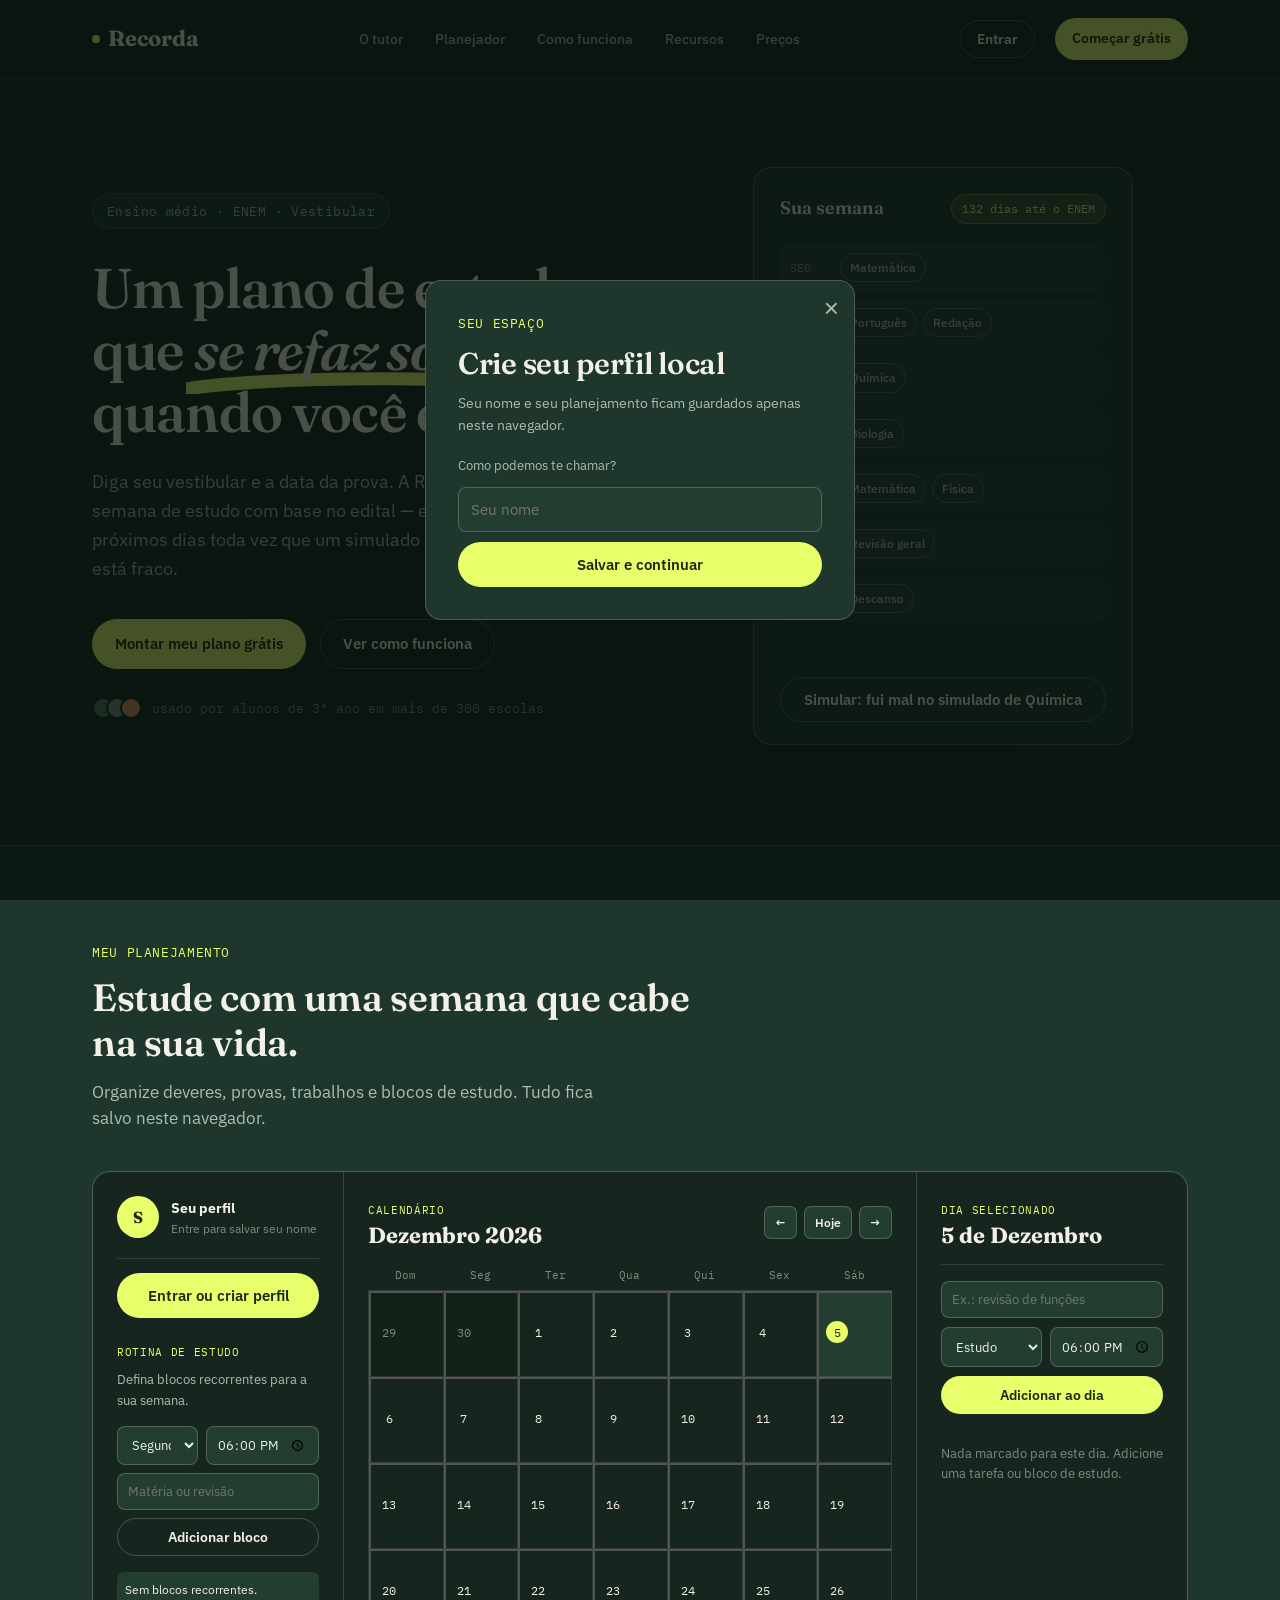
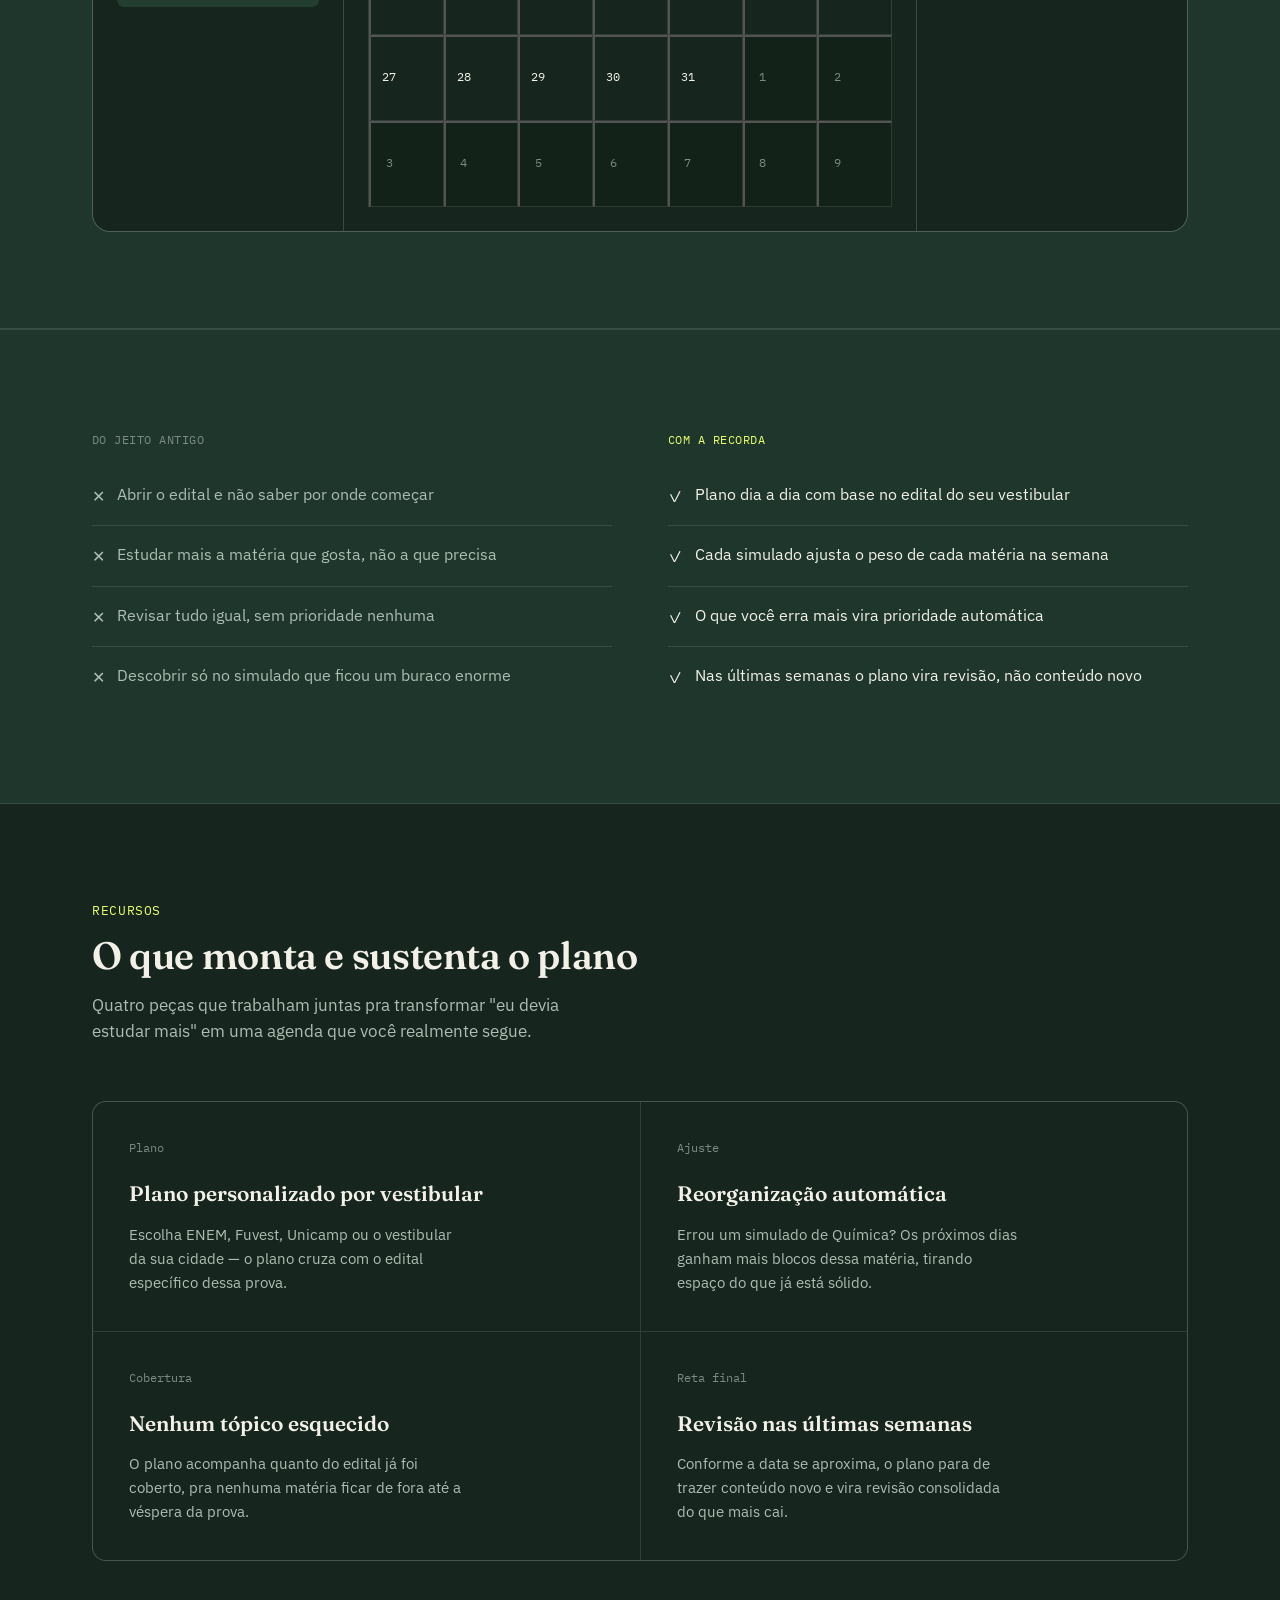
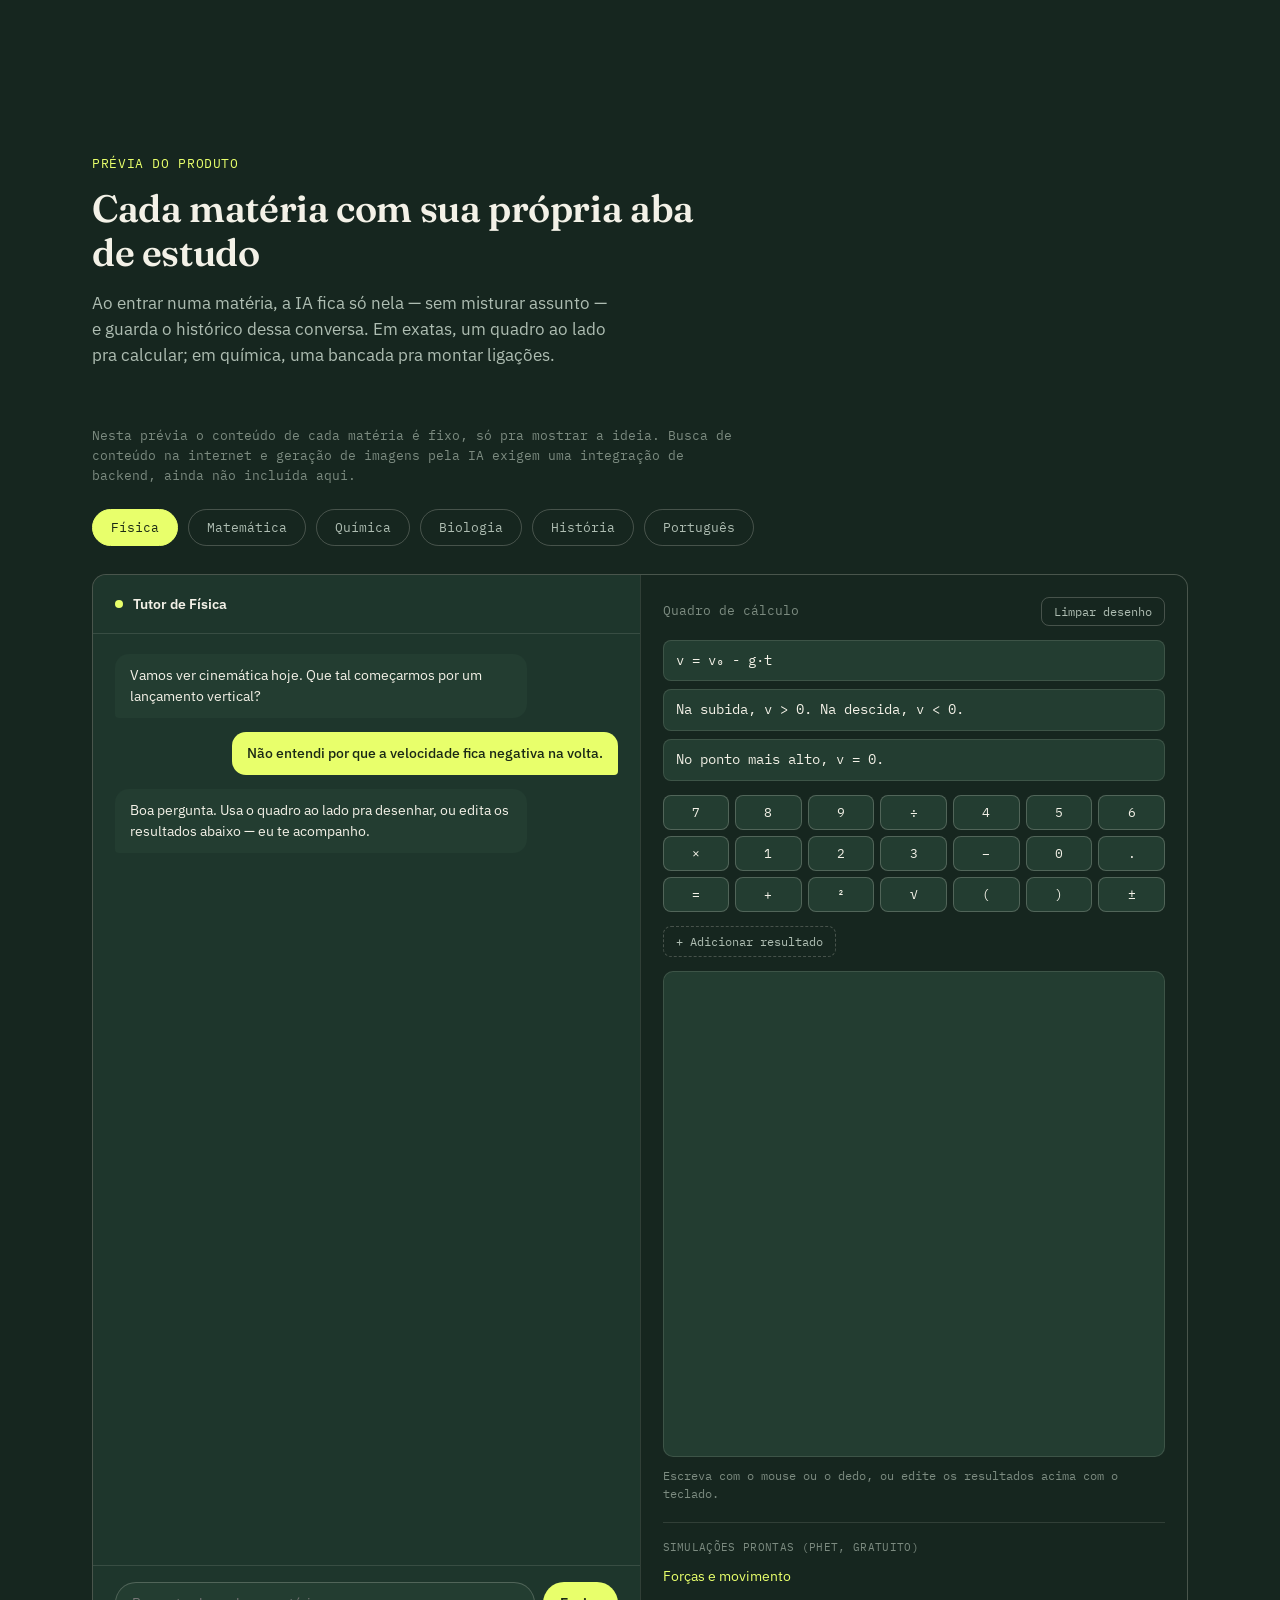
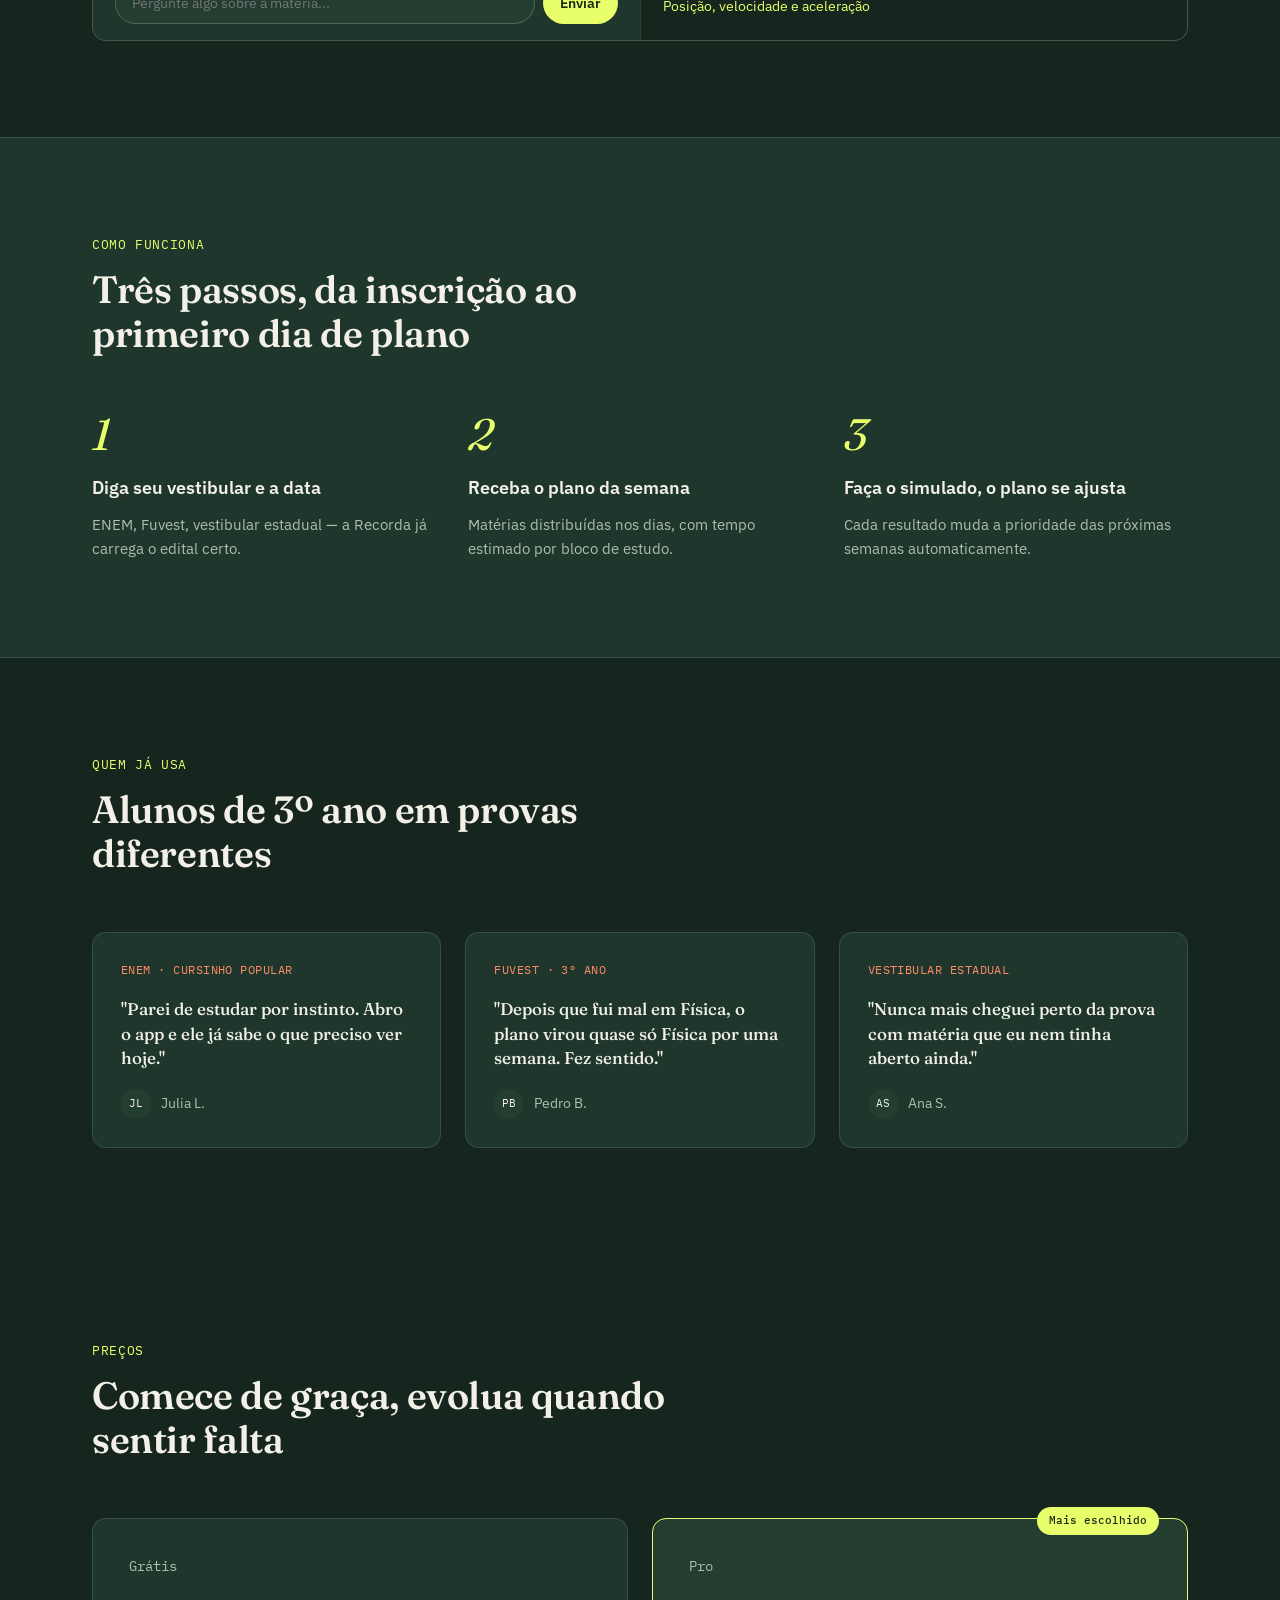
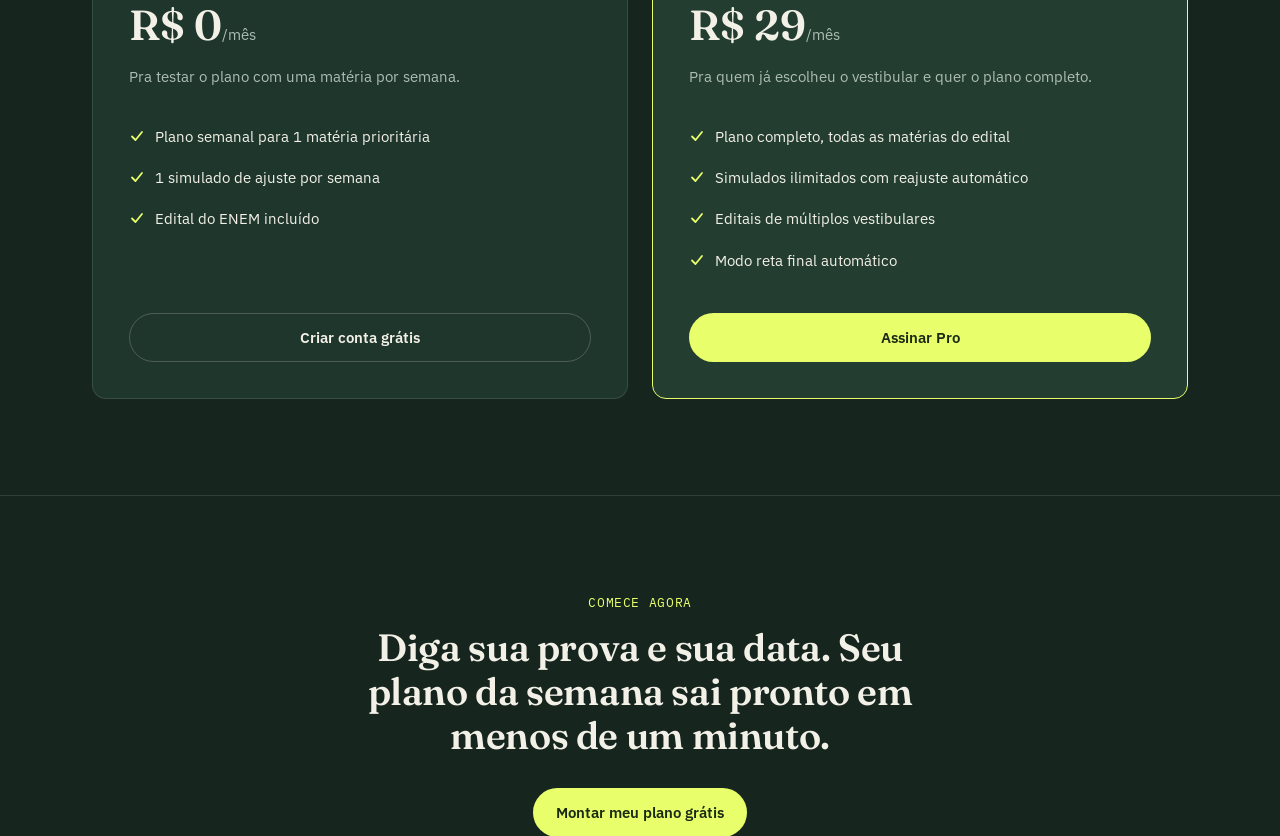
==== commit 522941c0: "Update index.html" ====
--- a/index.html
+++ b/index.html
@@ -16,13 +16,14 @@
     <div class="logo"><span class="dot"></span>Recorda</div>
     <nav class="nav-links">
       <a href="#produto">O tutor</a>
+      <a href="#planejador">Planejador</a>
       <a href="#como-funciona">Como funciona</a>
       <a href="#recursos">Recursos</a>
       <a href="#precos">Preços</a>
     </nav>
     <div class="nav-cta">
-      <a href="#" class="btn btn-ghost btn-sm">Entrar</a>
-      <a href="#precos" class="btn btn-primary btn-sm">Começar grátis</a>
+      <button type="button" class="btn btn-ghost btn-sm" id="loginBtn">Entrar</button>
+      <a href="#planejador" class="btn btn-primary btn-sm">Começar grátis</a>
     </div>
   </div>
 </header>
@@ -66,6 +67,37 @@
     </div>
   </section>
  
+  <section class="planner-section" id="planejador">
+    <div class="wrap">
+      <div class="section-head planner-heading">
+        <div class="kicker">Meu planejamento</div>
+        <h2>Estude com uma semana que cabe na sua vida.</h2>
+        <p>Organize deveres, provas, trabalhos e blocos de estudo. Tudo fica salvo neste navegador.</p>
+      </div>
+      <div class="planner-app">
+        <aside class="planner-sidebar">
+          <div class="profile-card" id="profileCard"><span class="profile-avatar" id="profileAvatar">R</span><div><strong id="profileName">Seu perfil</strong><span id="profileStatus">Entre para salvar seu nome</span></div></div>
+          <button class="btn btn-primary planner-login" type="button" id="plannerLoginBtn">Entrar ou criar perfil</button>
+          <div class="routine-box">
+            <div class="planner-label">Rotina de estudo</div><p>Defina blocos recorrentes para a sua semana.</p>
+            <form id="routineForm" class="compact-form">
+              <select id="routineDay" aria-label="Dia da semana"><option value="1">Segunda</option><option value="2">Terça</option><option value="3">Quarta</option><option value="4">Quinta</option><option value="5">Sexta</option><option value="6">Sábado</option><option value="0">Domingo</option></select>
+              <input id="routineTime" type="time" value="18:00" aria-label="Horário"><input id="routineSubject" maxlength="40" placeholder="Matéria ou revisão" aria-label="Matéria"><button class="btn btn-ghost btn-sm" type="submit">Adicionar bloco</button>
+            </form><ul class="routine-list" id="routineList" aria-live="polite"></ul>
+          </div>
+        </aside>
+        <div class="calendar-area">
+          <div class="calendar-toolbar"><div><span class="planner-label">Calendário</span><h3 id="calendarTitle">Mês</h3></div><div class="calendar-actions"><button class="icon-btn" id="previousMonth" type="button" aria-label="Mês anterior">←</button><button class="today-btn" id="todayBtn" type="button">Hoje</button><button class="icon-btn" id="nextMonth" type="button" aria-label="Próximo mês">→</button></div></div>
+          <div class="weekdays" aria-hidden="true"><span>Dom</span><span>Seg</span><span>Ter</span><span>Qua</span><span>Qui</span><span>Sex</span><span>Sáb</span></div><div class="calendar-grid" id="calendarGrid" aria-label="Calendário de estudos"></div>
+        </div>
+        <aside class="task-panel">
+          <div class="task-panel-heading"><span class="planner-label">Dia selecionado</span><h3 id="selectedDateLabel">Escolha um dia</h3></div>
+          <form id="taskForm" class="task-form"><input id="taskTitle" maxlength="80" placeholder="Ex.: revisão de funções" required aria-label="Título da atividade"><div class="task-form-row"><select id="taskType" aria-label="Tipo"><option value="Estudo">Estudo</option><option value="Dever">Dever</option><option value="Prova">Prova</option><option value="Trabalho">Trabalho</option><option value="Revisão">Revisão</option></select><input id="taskTime" type="time" value="18:00" aria-label="Horário"></div><button class="btn btn-primary btn-sm" type="submit">Adicionar ao dia</button></form>
+          <div class="task-list" id="taskList" aria-live="polite"></div>
+        </aside>
+      </div>
+    </div>
+  </section>
   <section class="problem">
     <div class="wrap problem-grid">
       <div class="problem-col old">
@@ -271,6 +303,12 @@
  
 
  
+  <div class="modal-backdrop" id="profileModal" hidden>
+    <div class="profile-modal" role="dialog" aria-modal="true" aria-labelledby="profileModalTitle">
+      <button class="modal-close" type="button" id="closeModal" aria-label="Fechar">×</button><div class="kicker">Seu espaço</div><h2 id="profileModalTitle">Crie seu perfil local</h2><p>Seu nome e seu planejamento ficam guardados apenas neste navegador.</p>
+      <form id="profileForm"><label for="profileNameInput">Como podemos te chamar?</label><input id="profileNameInput" maxlength="40" placeholder="Seu nome" required autocomplete="name"><button class="btn btn-primary" type="submit">Salvar e continuar</button></form>
+    </div>
+  </div>
   <script src="AprendIA.js" defer></script>
 </body>
 </html>
--- a/AprendIA.css
+++ b/AprendIA.css
@@ -277,4 +277,14 @@
     .wrap{ padding:0 20px; }
     section{ padding:64px 0; }
   }
-  @media (prefers-reduced-motion: reduce){ *{ transition-duration:0.01ms !important; scroll-behavior:auto !important; } }+  @media (prefers-reduced-motion: reduce){ *{ transition-duration:0.01ms !important; scroll-behavior:auto !important; } }
+
+  /* ---------- STUDY PLANNER ---------- */
+  .planner-section{background:var(--bg-panel);border-top:1px solid var(--line);border-bottom:1px solid var(--line)}
+  .planner-heading{margin-bottom:40px}.planner-app{display:grid;grid-template-columns:250px minmax(0,1fr) 270px;background:var(--line);gap:1px;border:1px solid var(--line);border-radius:18px;overflow:hidden}
+  .planner-sidebar,.calendar-area,.task-panel{background:var(--bg);padding:24px}.profile-card{display:flex;align-items:center;gap:12px;padding-bottom:20px;border-bottom:1px solid var(--line);margin-bottom:14px}.profile-avatar{width:42px;height:42px;display:grid;place-items:center;border-radius:50%;background:var(--highlight);color:var(--highlight-ink);font-family:var(--font-display);font-weight:700}.profile-card strong{display:block;font-size:14px}.profile-card span:not(.profile-avatar){display:block;color:var(--ink-faint);font-size:12px}.planner-login{width:100%;margin-bottom:26px}.planner-label{font-family:var(--font-mono);color:var(--highlight);font-size:11px;letter-spacing:.06em;text-transform:uppercase}.routine-box p{font-size:13px;color:var(--ink-muted);margin:8px 0 14px}.compact-form{display:grid;grid-template-columns:1fr 1fr;gap:8px}.compact-form input,.compact-form select,.task-form input,.task-form select{width:100%;border:1px solid var(--line-strong);border-radius:8px;background:var(--bg-panel-2);color:var(--ink);padding:9px 10px;font:13px var(--font-body)}.compact-form input:focus,.compact-form select:focus,.task-form input:focus,.task-form select:focus{outline:none;border-color:var(--highlight)}.compact-form #routineSubject,.compact-form button{grid-column:1/-1}.routine-list{list-style:none;margin-top:16px;display:grid;gap:7px}.routine-list li{font-size:12px;background:var(--bg-panel-2);padding:8px;border-radius:7px;display:flex;justify-content:space-between;gap:6px}.delete-btn{border:0;background:transparent;color:var(--coral);cursor:pointer;font-size:16px;line-height:1}
+  .calendar-toolbar{display:flex;align-items:center;justify-content:space-between;margin-bottom:20px}.calendar-toolbar h3,.task-panel h3{font-family:var(--font-display);font-size:22px;line-height:1.2}.calendar-actions{display:flex;gap:7px;align-items:center}.icon-btn,.today-btn{background:var(--bg-panel-2);border:1px solid var(--line-strong);color:var(--ink);font:600 12px var(--font-body);cursor:pointer;border-radius:7px;padding:8px 10px}.icon-btn:hover,.today-btn:hover{border-color:var(--highlight)}.weekdays,.calendar-grid{display:grid;grid-template-columns:repeat(7,1fr)}.weekdays span{padding:0 4px 8px;font:11px var(--font-mono);color:var(--ink-faint);text-align:center}.calendar-grid{border-left:1px solid var(--line);border-top:1px solid var(--line)}.calendar-day{min-height:86px;padding:7px;border-right:1px solid var(--line);border-bottom:1px solid var(--line);background:var(--bg);color:var(--ink);cursor:pointer;text-align:left;transition:background .15s}.calendar-day:hover,.calendar-day.selected{background:var(--bg-panel-2)}.calendar-day.other-month{color:var(--ink-faint);background:#132219}.calendar-day.today .day-number{background:var(--highlight);color:var(--highlight-ink)}.day-number{font:12px var(--font-mono);display:inline-grid;place-items:center;width:22px;height:22px;border-radius:50%}.calendar-events{display:grid;gap:3px;margin-top:5px}.calendar-event{font-size:10px;overflow:hidden;white-space:nowrap;text-overflow:ellipsis;padding:2px 4px;border-radius:4px;background:rgba(232,255,107,.12);color:var(--ink-muted)}.calendar-event.Prova{background:rgba(255,139,102,.18);color:#ffc9b3}.calendar-event.Trabalho{background:rgba(127,179,201,.16);color:#b8deed}.event-more{font-size:10px;color:var(--ink-faint)}
+  .task-panel{display:flex;flex-direction:column}.task-panel-heading{padding-bottom:16px;border-bottom:1px solid var(--line);margin-bottom:16px}.task-form{display:grid;gap:9px}.task-form-row{display:grid;grid-template-columns:1fr 1fr;gap:8px}.task-list{margin-top:18px;display:grid;gap:8px}.task-item{border:1px solid var(--line);border-radius:9px;padding:10px;display:flex;gap:8px;align-items:flex-start;background:var(--bg-panel)}.task-item.done{opacity:.55}.task-item.done .task-title{text-decoration:line-through}.task-check{margin-top:3px;accent-color:var(--highlight)}.task-copy{min-width:0;flex-grow:1}.task-title{font-size:13px;font-weight:600;display:block;overflow-wrap:anywhere}.task-meta{display:block;font:11px var(--font-mono);color:var(--ink-faint);margin-top:3px}.task-type{color:var(--highlight)}.empty-tasks{font-size:13px;color:var(--ink-faint);line-height:1.5;padding:12px 0}
+  .modal-backdrop{position:fixed;inset:0;z-index:100;background:rgba(8,16,12,.72);display:grid;place-items:center;padding:20px}.profile-modal{width:min(100%,430px);background:var(--bg-panel);border:1px solid var(--line-strong);border-radius:16px;padding:32px;position:relative}.profile-modal h2{font-size:30px;margin:10px 0}.profile-modal p{color:var(--ink-muted);font-size:14px;margin-bottom:20px}.profile-modal form{display:grid;gap:10px}.profile-modal label{font-size:13px;color:var(--ink-muted)}.profile-modal input{border:1px solid var(--line-strong);background:var(--bg-panel-2);color:var(--ink);border-radius:8px;padding:12px;font:15px var(--font-body)}.modal-close{position:absolute;right:15px;top:12px;border:0;background:transparent;color:var(--ink-muted);font-size:26px;cursor:pointer}
+  @media (max-width:1050px){.planner-app{grid-template-columns:230px 1fr}.task-panel{grid-column:1/-1}.task-list{grid-template-columns:repeat(2,1fr)}}
+  @media (max-width:720px){.planner-app{grid-template-columns:1fr}.task-panel{grid-column:auto}.calendar-area,.planner-sidebar,.task-panel{padding:18px}.calendar-day{min-height:67px;padding:4px}.calendar-event{font-size:9px}.task-list{grid-template-columns:1fr}.calendar-toolbar h3,.task-panel h3{font-size:19px}}
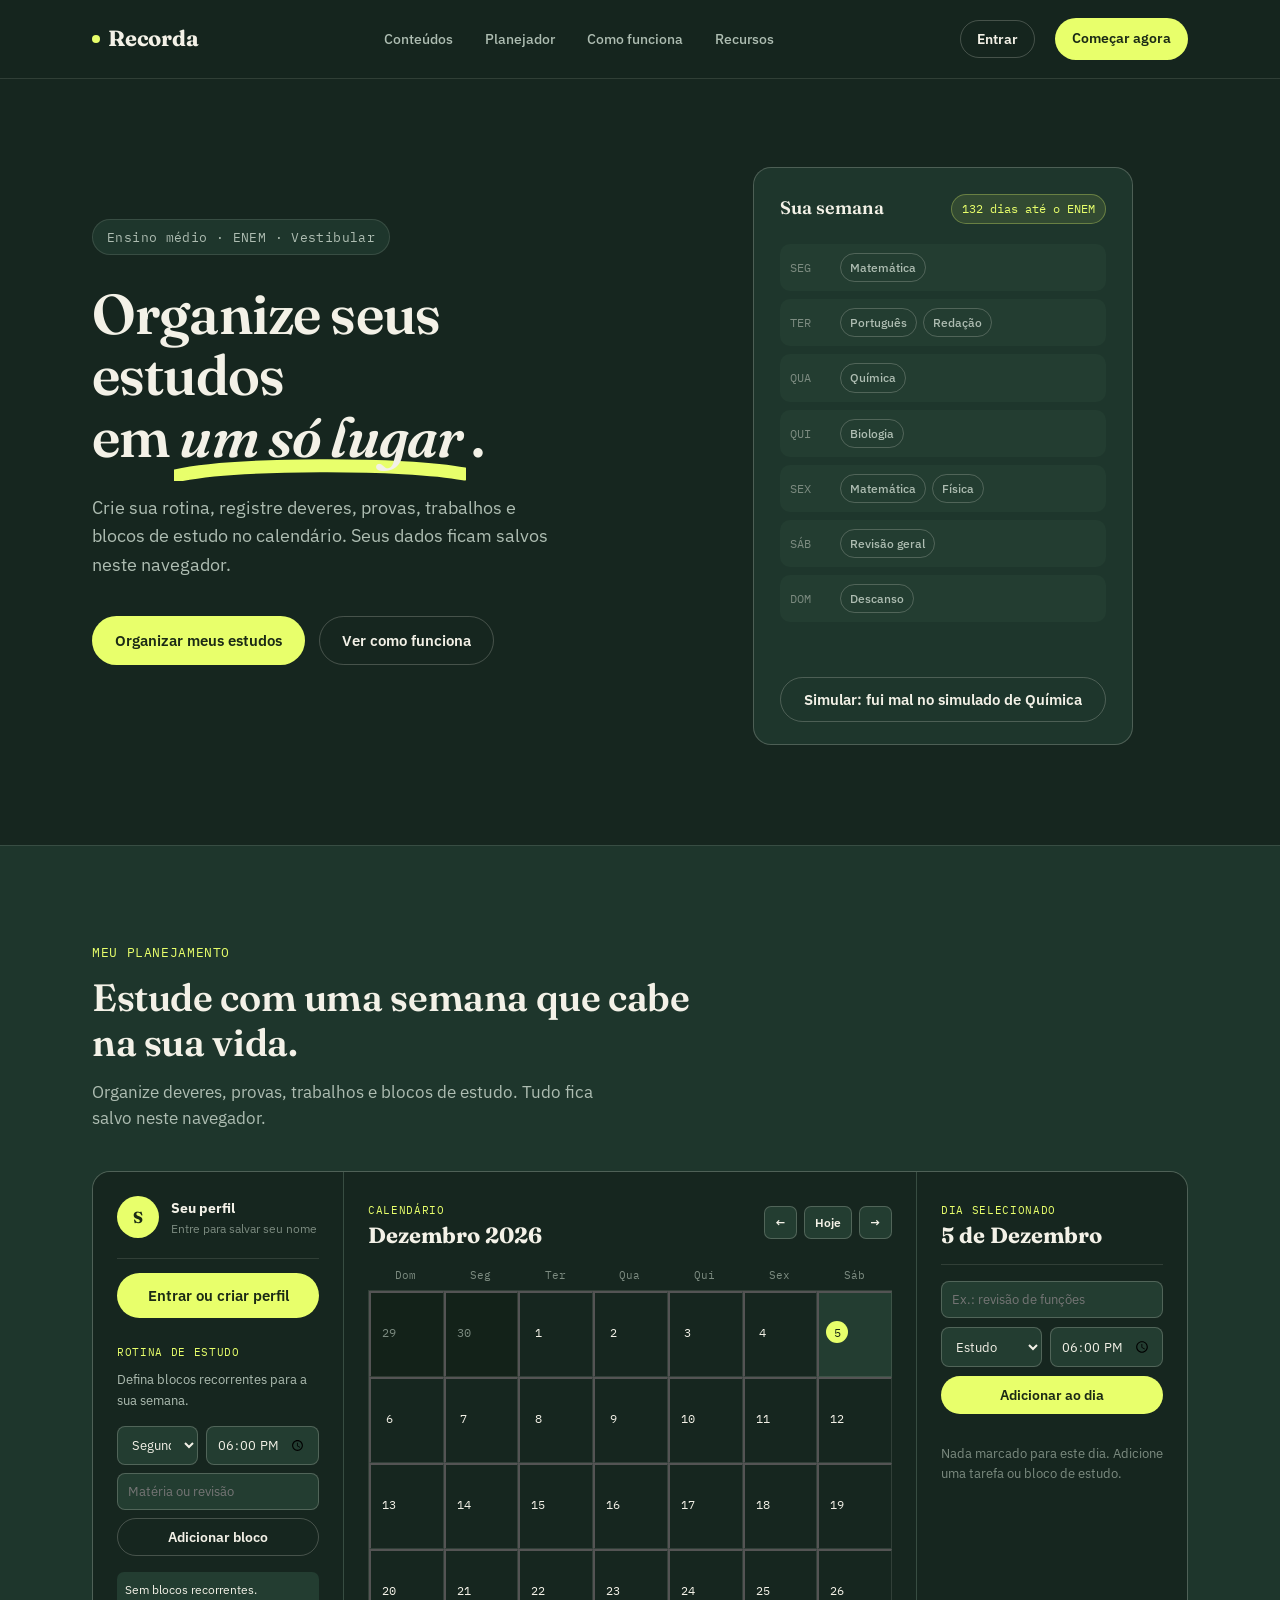
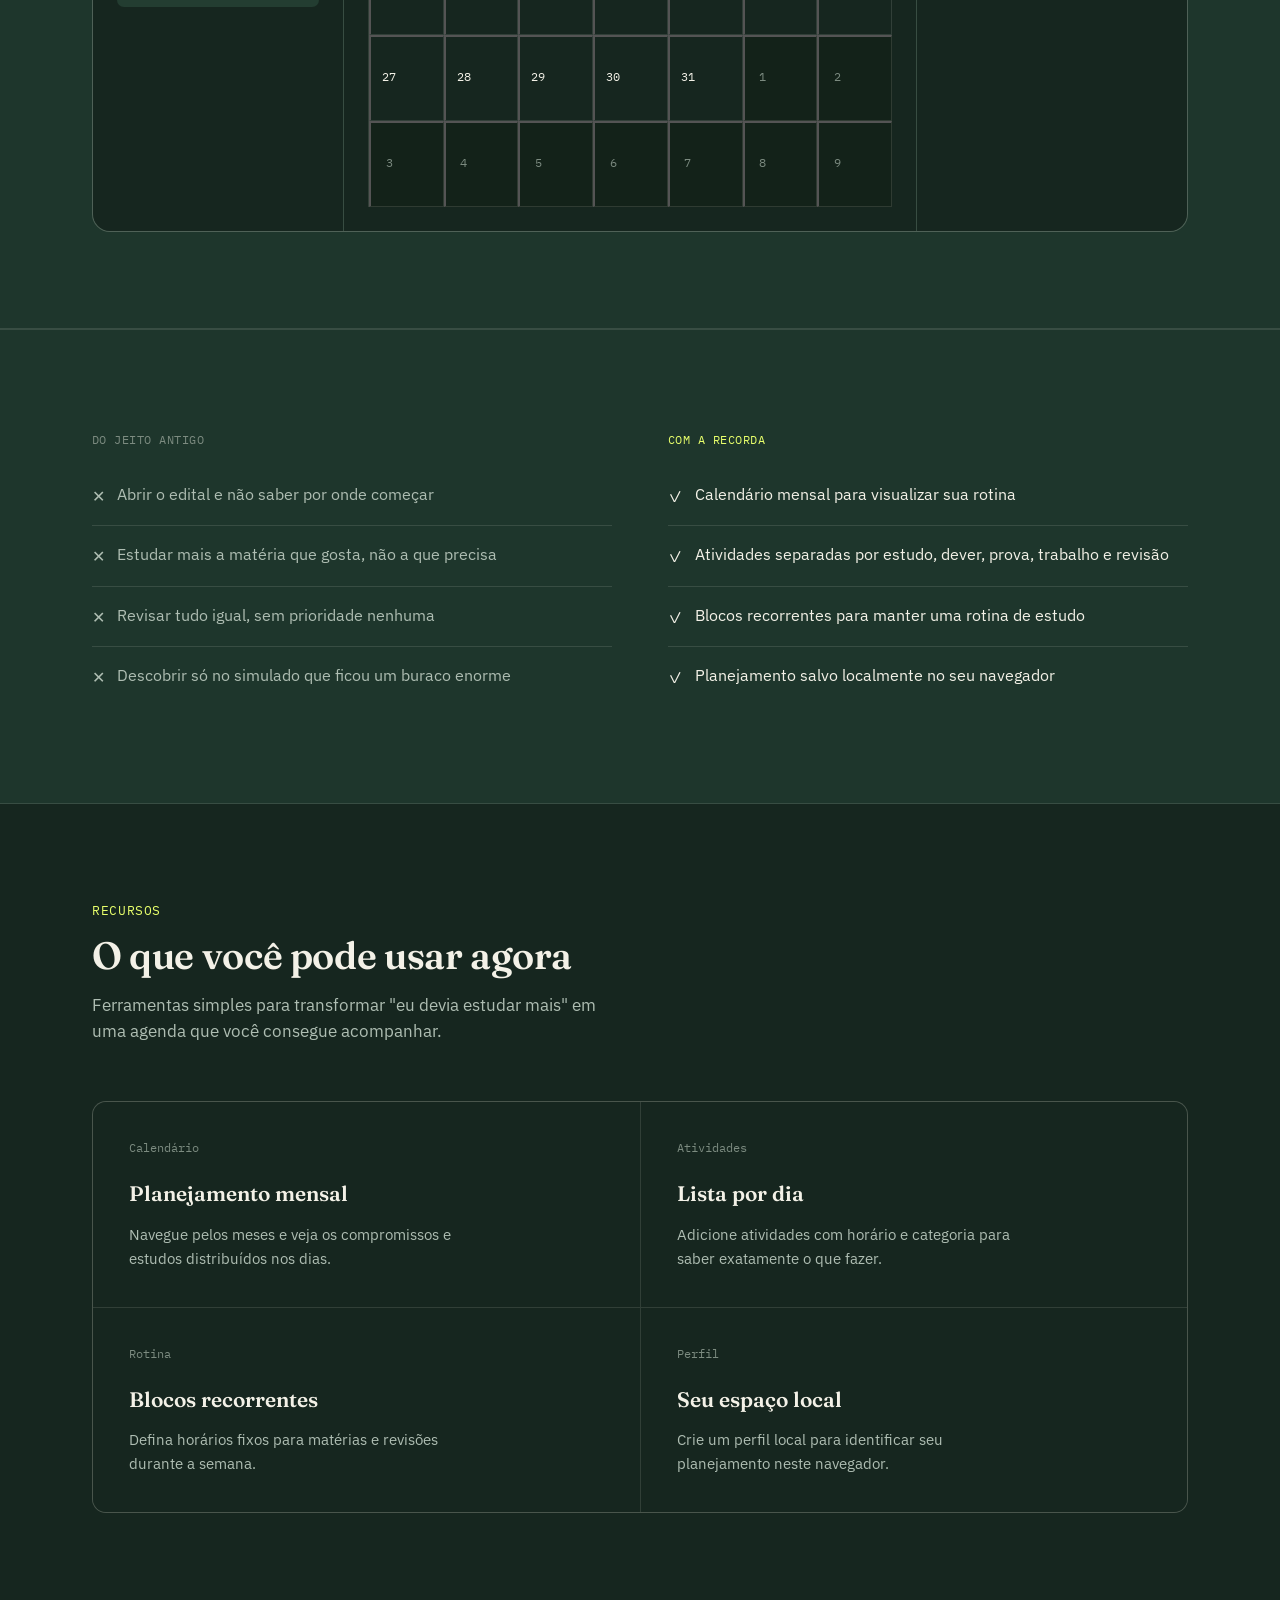
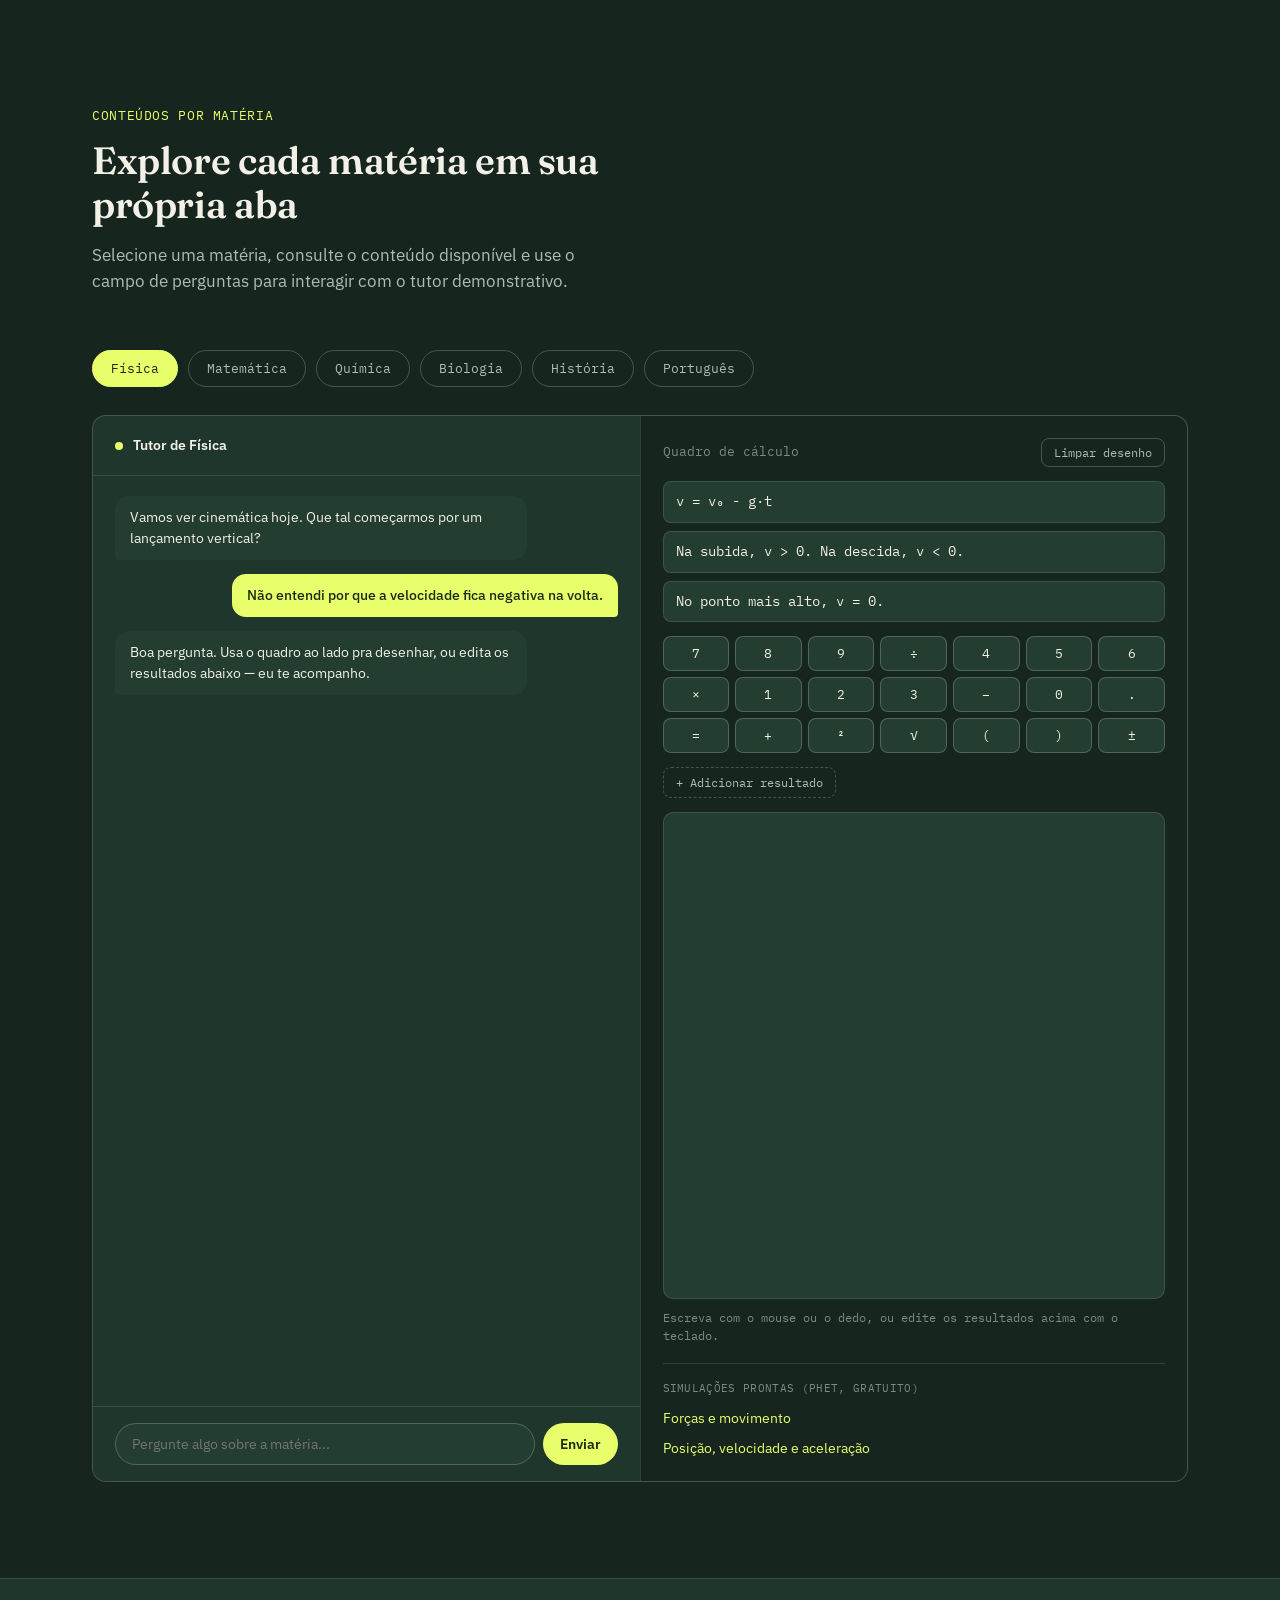
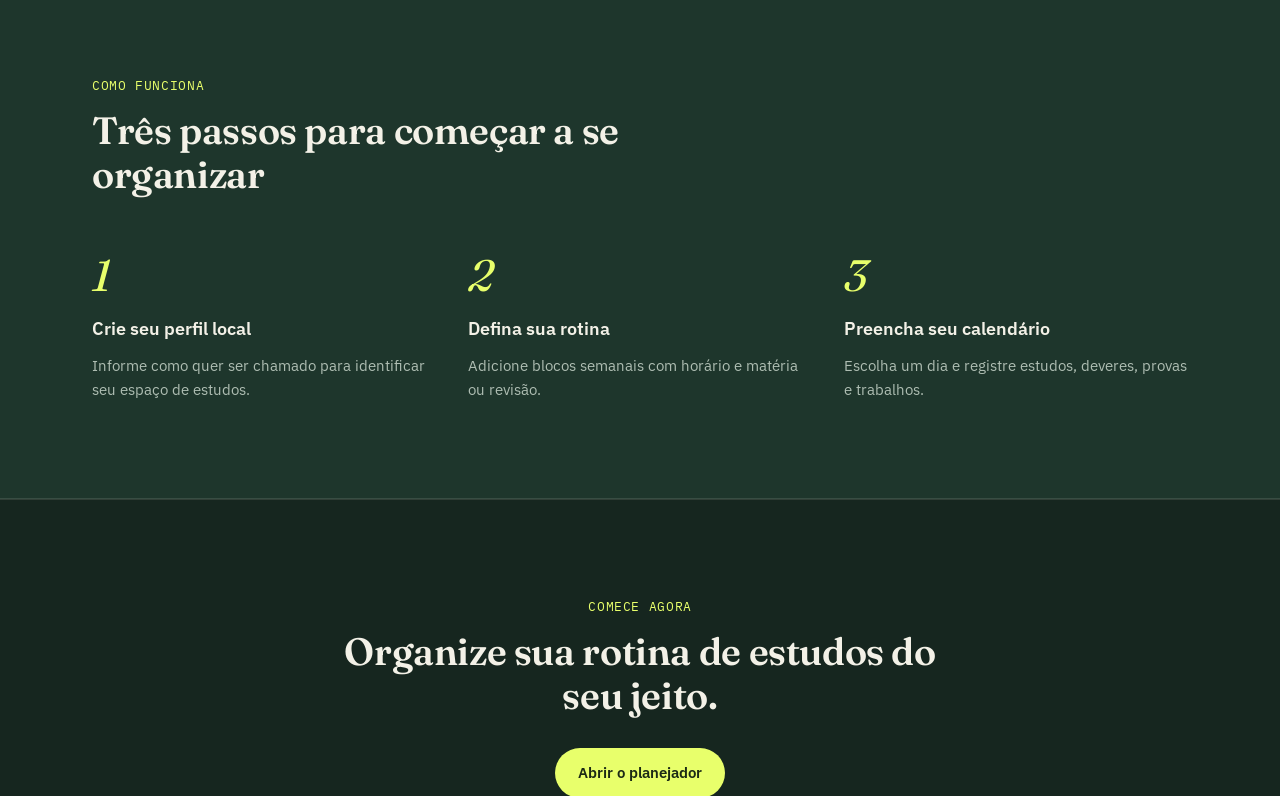
==== commit 8c9d662e: "Update index.html" ====
--- a/index.html
+++ b/index.html
@@ -3,7 +3,7 @@
 <head>
 <meta charset="UTF-8">
 <meta name="viewport" content="width=device-width, initial-scale=1.0">
-<title>Recorda — Plano de estudo que se refaz sozinho pro seu vestibular</title>
+<title>Recorda — Organize seus estudos</title>
 <link rel="preconnect" href="https://fonts.googleapis.com">
 <link rel="preconnect" href="https://fonts.gstatic.com" crossorigin>
 <link href="https://fonts.googleapis.com/css2?family=Fraunces:opsz,wght@9..144,500;9..144,600;9..144,700;9..144,900&family=IBM+Plex+Sans:wght@400;500;600;700&family=IBM+Plex+Mono:wght@400;500&display=swap" rel="stylesheet">
@@ -15,15 +15,14 @@
   <div class="nav">
     <div class="logo"><span class="dot"></span>Recorda</div>
     <nav class="nav-links">
-      <a href="#produto">O tutor</a>
+      <a href="#produto">Conteúdos</a>
       <a href="#planejador">Planejador</a>
       <a href="#como-funciona">Como funciona</a>
       <a href="#recursos">Recursos</a>
-      <a href="#precos">Preços</a>
     </nav>
     <div class="nav-cta">
       <button type="button" class="btn btn-ghost btn-sm" id="loginBtn">Entrar</button>
-      <a href="#planejador" class="btn btn-primary btn-sm">Começar grátis</a>
+      <a href="#planejador" class="btn btn-primary btn-sm">Começar agora</a>
     </div>
   </div>
 </header>
@@ -33,23 +32,15 @@
     <div class="wrap hero-grid">
       <div>
         <div class="eyebrow">Ensino médio · ENEM · Vestibular</div>
-        <h1>Um plano de estudo<br>que <span class="mark">se refaz sozinho
+        <h1>Organize seus estudos<br>em <span class="mark">um só lugar
           <svg viewBox="0 0 300 24" preserveAspectRatio="none" aria-hidden="true">
             <path d="M2,18 C60,4 240,4 298,16" stroke="#E8FF6B" stroke-width="14" fill="none" stroke-linecap="round"/>
           </svg>
-        </span> quando você erra.</h1>
-        <p class="lead">Diga seu vestibular e a data da prova. A Recorda monta sua semana de estudo com base no edital — e reorganiza os próximos dias toda vez que um simulado mostra onde você está fraco.</p>
+        </span>.</h1>
+        <p class="lead">Crie sua rotina, registre deveres, provas, trabalhos e blocos de estudo no calendário. Seus dados ficam salvos neste navegador.</p>
         <div class="hero-actions">
-          <a href="#precos" class="btn btn-primary">Montar meu plano grátis</a>
+          <a href="#planejador" class="btn btn-primary">Organizar meus estudos</a>
           <a href="#como-funciona" class="btn btn-ghost">Ver como funciona</a>
-        </div>
-        <div class="proof-line">
-          <span class="avatars">
-            <span style="background:#4A7A63"></span>
-            <span style="background:#7C8B80"></span>
-            <span style="background:#D8965F"></span>
-          </span>
-          usado por alunos de 3º ano em mais de 300 escolas
         </div>
       </div>
  
@@ -112,10 +103,10 @@
       <div class="problem-col new">
         <span class="label">Com a Recorda</span>
         <ul>
-          <li><span class="ico">✓</span>Plano dia a dia com base no edital do seu vestibular</li>
-          <li><span class="ico">✓</span>Cada simulado ajusta o peso de cada matéria na semana</li>
-          <li><span class="ico">✓</span>O que você erra mais vira prioridade automática</li>
-          <li><span class="ico">✓</span>Nas últimas semanas o plano vira revisão, não conteúdo novo</li>
+          <li><span class="ico">✓</span>Calendário mensal para visualizar sua rotina</li>
+          <li><span class="ico">✓</span>Atividades separadas por estudo, dever, prova, trabalho e revisão</li>
+          <li><span class="ico">✓</span>Blocos recorrentes para manter uma rotina de estudo</li>
+          <li><span class="ico">✓</span>Planejamento salvo localmente no seu navegador</li>
         </ul>
       </div>
     </div>
@@ -125,29 +116,29 @@
     <div class="wrap">
       <div class="section-head">
         <div class="kicker">Recursos</div>
-        <h2>O que monta e sustenta o plano</h2>
-        <p>Quatro peças que trabalham juntas pra transformar "eu devia estudar mais" em uma agenda que você realmente segue.</p>
+        <h2>O que você pode usar agora</h2>
+        <p>Ferramentas simples para transformar "eu devia estudar mais" em uma agenda que você consegue acompanhar.</p>
       </div>
       <div class="features-grid">
         <div class="feature">
-          <div class="fnum">Plano</div>
-          <h3>Plano personalizado por vestibular</h3>
-          <p>Escolha ENEM, Fuvest, Unicamp ou o vestibular da sua cidade — o plano cruza com o edital específico dessa prova.</p>
-        </div>
-        <div class="feature">
-          <div class="fnum">Ajuste</div>
-          <h3>Reorganização automática</h3>
-          <p>Errou um simulado de Química? Os próximos dias ganham mais blocos dessa matéria, tirando espaço do que já está sólido.</p>
-        </div>
-        <div class="feature">
-          <div class="fnum">Cobertura</div>
-          <h3>Nenhum tópico esquecido</h3>
-          <p>O plano acompanha quanto do edital já foi coberto, pra nenhuma matéria ficar de fora até a véspera da prova.</p>
-        </div>
-        <div class="feature">
-          <div class="fnum">Reta final</div>
-          <h3>Revisão nas últimas semanas</h3>
-          <p>Conforme a data se aproxima, o plano para de trazer conteúdo novo e vira revisão consolidada do que mais cai.</p>
+          <div class="fnum">Calendário</div>
+          <h3>Planejamento mensal</h3>
+          <p>Navegue pelos meses e veja os compromissos e estudos distribuídos nos dias.</p>
+        </div>
+        <div class="feature">
+          <div class="fnum">Atividades</div>
+          <h3>Lista por dia</h3>
+          <p>Adicione atividades com horário e categoria para saber exatamente o que fazer.</p>
+        </div>
+        <div class="feature">
+          <div class="fnum">Rotina</div>
+          <h3>Blocos recorrentes</h3>
+          <p>Defina horários fixos para matérias e revisões durante a semana.</p>
+        </div>
+        <div class="feature">
+          <div class="fnum">Perfil</div>
+          <h3>Seu espaço local</h3>
+          <p>Crie um perfil local para identificar seu planejamento neste navegador.</p>
         </div>
       </div>
     </div>
@@ -156,13 +147,9 @@
   <section id="produto">
     <div class="wrap">
       <div class="section-head">
-        <div class="kicker">Prévia do produto</div>
-        <h2>Cada matéria com sua própria aba de estudo</h2>
-        <p>Ao entrar numa matéria, a IA fica só nela — sem misturar assunto — e guarda o histórico dessa conversa. Em exatas, um quadro ao lado pra calcular; em química, uma bancada pra montar ligações.</p>
-      </div>
- 
-      <div class="section-head" style="margin-bottom:24px;">
-        <p style="font-family:var(--font-mono); font-size:12.5px; color:var(--ink-faint); max-width:640px;">Nesta prévia o conteúdo de cada matéria é fixo, só pra mostrar a ideia. Busca de conteúdo na internet e geração de imagens pela IA exigem uma integração de backend, ainda não incluída aqui.</p>
+        <div class="kicker">Conteúdos por matéria</div>
+        <h2>Explore cada matéria em sua própria aba</h2>
+        <p>Selecione uma matéria, consulte o conteúdo disponível e use o campo de perguntas para interagir com o tutor demonstrativo.</p>
       </div>
  
       <div class="subject-tabs" role="tablist" aria-label="Escolher matéria">
@@ -195,94 +182,34 @@
     <div class="wrap">
       <div class="section-head">
         <div class="kicker">Como funciona</div>
-        <h2>Três passos, da inscrição ao primeiro dia de plano</h2>
+        <h2>Três passos para começar a se organizar</h2>
       </div>
       <div class="how-steps">
         <div class="step">
           <div class="num">1</div>
-          <h3>Diga seu vestibular e a data</h3>
-          <p>ENEM, Fuvest, vestibular estadual — a Recorda já carrega o edital certo.</p>
+          <h3>Crie seu perfil local</h3>
+          <p>Informe como quer ser chamado para identificar seu espaço de estudos.</p>
         </div>
         <div class="step">
           <div class="num">2</div>
-          <h3>Receba o plano da semana</h3>
-          <p>Matérias distribuídas nos dias, com tempo estimado por bloco de estudo.</p>
+          <h3>Defina sua rotina</h3>
+          <p>Adicione blocos semanais com horário e matéria ou revisão.</p>
         </div>
         <div class="step">
           <div class="num">3</div>
-          <h3>Faça o simulado, o plano se ajusta</h3>
-          <p>Cada resultado muda a prioridade das próximas semanas automaticamente.</p>
-        </div>
-      </div>
-    </div>
-  </section>
- 
-  <section>
-    <div class="wrap">
-      <div class="section-head">
-        <div class="kicker">Quem já usa</div>
-        <h2>Alunos de 3º ano em provas diferentes</h2>
-      </div>
-      <div class="testi-grid">
-        <div class="testi">
-          <span class="subj">ENEM · cursinho popular</span>
-          <p class="quote">"Parei de estudar por instinto. Abro o app e ele já sabe o que preciso ver hoje."</p>
-          <div class="who"><span class="av">JL</span>Julia L.</div>
-        </div>
-        <div class="testi">
-          <span class="subj">Fuvest · 3º ano</span>
-          <p class="quote">"Depois que fui mal em Física, o plano virou quase só Física por uma semana. Fez sentido."</p>
-          <div class="who"><span class="av">PB</span>Pedro B.</div>
-        </div>
-        <div class="testi">
-          <span class="subj">Vestibular estadual</span>
-          <p class="quote">"Nunca mais cheguei perto da prova com matéria que eu nem tinha aberto ainda."</p>
-          <div class="who"><span class="av">AS</span>Ana S.</div>
-        </div>
-      </div>
-    </div>
-  </section>
- 
-  <section id="precos">
-    <div class="wrap">
-      <div class="section-head">
-        <div class="kicker">Preços</div>
-        <h2>Comece de graça, evolua quando sentir falta</h2>
-      </div>
-      <div class="pricing-grid">
-        <div class="plan-tier">
-          <div class="pname">Grátis</div>
-          <div class="price">R$ 0<span>/mês</span></div>
-          <p class="pdesc">Pra testar o plano com uma matéria por semana.</p>
-          <ul>
-            <li><svg width="16" height="16" viewBox="0 0 16 16" fill="none"><path d="M3 8.5L6.5 12L13 4" stroke="#E8FF6B" stroke-width="1.8" stroke-linecap="round" stroke-linejoin="round"/></svg>Plano semanal para 1 matéria prioritária</li>
-            <li><svg width="16" height="16" viewBox="0 0 16 16" fill="none"><path d="M3 8.5L6.5 12L13 4" stroke="#E8FF6B" stroke-width="1.8" stroke-linecap="round" stroke-linejoin="round"/></svg>1 simulado de ajuste por semana</li>
-            <li><svg width="16" height="16" viewBox="0 0 16 16" fill="none"><path d="M3 8.5L6.5 12L13 4" stroke="#E8FF6B" stroke-width="1.8" stroke-linecap="round" stroke-linejoin="round"/></svg>Edital do ENEM incluído</li>
-          </ul>
-          <a href="#" class="btn btn-ghost">Criar conta grátis</a>
-        </div>
-        <div class="plan-tier featured">
-          <span class="badge">Mais escolhido</span>
-          <div class="pname">Pro</div>
-          <div class="price">R$ 29<span>/mês</span></div>
-          <p class="pdesc">Pra quem já escolheu o vestibular e quer o plano completo.</p>
-          <ul>
-            <li><svg width="16" height="16" viewBox="0 0 16 16" fill="none"><path d="M3 8.5L6.5 12L13 4" stroke="#E8FF6B" stroke-width="1.8" stroke-linecap="round" stroke-linejoin="round"/></svg>Plano completo, todas as matérias do edital</li>
-            <li><svg width="16" height="16" viewBox="0 0 16 16" fill="none"><path d="M3 8.5L6.5 12L13 4" stroke="#E8FF6B" stroke-width="1.8" stroke-linecap="round" stroke-linejoin="round"/></svg>Simulados ilimitados com reajuste automático</li>
-            <li><svg width="16" height="16" viewBox="0 0 16 16" fill="none"><path d="M3 8.5L6.5 12L13 4" stroke="#E8FF6B" stroke-width="1.8" stroke-linecap="round" stroke-linejoin="round"/></svg>Editais de múltiplos vestibulares</li>
-            <li><svg width="16" height="16" viewBox="0 0 16 16" fill="none"><path d="M3 8.5L6.5 12L13 4" stroke="#E8FF6B" stroke-width="1.8" stroke-linecap="round" stroke-linejoin="round"/></svg>Modo reta final automático</li>
-          </ul>
-          <a href="#" class="btn btn-primary">Assinar Pro</a>
-        </div>
-      </div>
-    </div>
-  </section>
+          <h3>Preencha seu calendário</h3>
+          <p>Escolha um dia e registre estudos, deveres, provas e trabalhos.</p>
+        </div>
+      </div>
+    </div>
+  </section>
+ 
  
   <section class="cta-final">
     <div class="wrap">
       <div class="kicker" style="text-align:center;">Comece agora</div>
-      <h2>Diga sua prova e sua data. Seu plano da semana sai pronto em menos de um minuto.</h2>
-      <a href="#" class="btn btn-primary">Montar meu plano grátis</a>
+      <h2>Organize sua rotina de estudos do seu jeito.</h2>
+      <a href="#planejador" class="btn btn-primary">Abrir o planejador</a>
     </div>
   </section>
 </main>
@@ -293,7 +220,6 @@
     <nav class="fnav">
       <a href="#recursos">Recursos</a>
       <a href="#como-funciona">Como funciona</a>
-      <a href="#precos">Preços</a>
     </nav>
     <div class="copy">© 2026 Recorda</div>
   </div>
--- a/AprendIA.css
+++ b/AprendIA.css
@@ -285,6 +285,6 @@
   .planner-sidebar,.calendar-area,.task-panel{background:var(--bg);padding:24px}.profile-card{display:flex;align-items:center;gap:12px;padding-bottom:20px;border-bottom:1px solid var(--line);margin-bottom:14px}.profile-avatar{width:42px;height:42px;display:grid;place-items:center;border-radius:50%;background:var(--highlight);color:var(--highlight-ink);font-family:var(--font-display);font-weight:700}.profile-card strong{display:block;font-size:14px}.profile-card span:not(.profile-avatar){display:block;color:var(--ink-faint);font-size:12px}.planner-login{width:100%;margin-bottom:26px}.planner-label{font-family:var(--font-mono);color:var(--highlight);font-size:11px;letter-spacing:.06em;text-transform:uppercase}.routine-box p{font-size:13px;color:var(--ink-muted);margin:8px 0 14px}.compact-form{display:grid;grid-template-columns:1fr 1fr;gap:8px}.compact-form input,.compact-form select,.task-form input,.task-form select{width:100%;border:1px solid var(--line-strong);border-radius:8px;background:var(--bg-panel-2);color:var(--ink);padding:9px 10px;font:13px var(--font-body)}.compact-form input:focus,.compact-form select:focus,.task-form input:focus,.task-form select:focus{outline:none;border-color:var(--highlight)}.compact-form #routineSubject,.compact-form button{grid-column:1/-1}.routine-list{list-style:none;margin-top:16px;display:grid;gap:7px}.routine-list li{font-size:12px;background:var(--bg-panel-2);padding:8px;border-radius:7px;display:flex;justify-content:space-between;gap:6px}.delete-btn{border:0;background:transparent;color:var(--coral);cursor:pointer;font-size:16px;line-height:1}
   .calendar-toolbar{display:flex;align-items:center;justify-content:space-between;margin-bottom:20px}.calendar-toolbar h3,.task-panel h3{font-family:var(--font-display);font-size:22px;line-height:1.2}.calendar-actions{display:flex;gap:7px;align-items:center}.icon-btn,.today-btn{background:var(--bg-panel-2);border:1px solid var(--line-strong);color:var(--ink);font:600 12px var(--font-body);cursor:pointer;border-radius:7px;padding:8px 10px}.icon-btn:hover,.today-btn:hover{border-color:var(--highlight)}.weekdays,.calendar-grid{display:grid;grid-template-columns:repeat(7,1fr)}.weekdays span{padding:0 4px 8px;font:11px var(--font-mono);color:var(--ink-faint);text-align:center}.calendar-grid{border-left:1px solid var(--line);border-top:1px solid var(--line)}.calendar-day{min-height:86px;padding:7px;border-right:1px solid var(--line);border-bottom:1px solid var(--line);background:var(--bg);color:var(--ink);cursor:pointer;text-align:left;transition:background .15s}.calendar-day:hover,.calendar-day.selected{background:var(--bg-panel-2)}.calendar-day.other-month{color:var(--ink-faint);background:#132219}.calendar-day.today .day-number{background:var(--highlight);color:var(--highlight-ink)}.day-number{font:12px var(--font-mono);display:inline-grid;place-items:center;width:22px;height:22px;border-radius:50%}.calendar-events{display:grid;gap:3px;margin-top:5px}.calendar-event{font-size:10px;overflow:hidden;white-space:nowrap;text-overflow:ellipsis;padding:2px 4px;border-radius:4px;background:rgba(232,255,107,.12);color:var(--ink-muted)}.calendar-event.Prova{background:rgba(255,139,102,.18);color:#ffc9b3}.calendar-event.Trabalho{background:rgba(127,179,201,.16);color:#b8deed}.event-more{font-size:10px;color:var(--ink-faint)}
   .task-panel{display:flex;flex-direction:column}.task-panel-heading{padding-bottom:16px;border-bottom:1px solid var(--line);margin-bottom:16px}.task-form{display:grid;gap:9px}.task-form-row{display:grid;grid-template-columns:1fr 1fr;gap:8px}.task-list{margin-top:18px;display:grid;gap:8px}.task-item{border:1px solid var(--line);border-radius:9px;padding:10px;display:flex;gap:8px;align-items:flex-start;background:var(--bg-panel)}.task-item.done{opacity:.55}.task-item.done .task-title{text-decoration:line-through}.task-check{margin-top:3px;accent-color:var(--highlight)}.task-copy{min-width:0;flex-grow:1}.task-title{font-size:13px;font-weight:600;display:block;overflow-wrap:anywhere}.task-meta{display:block;font:11px var(--font-mono);color:var(--ink-faint);margin-top:3px}.task-type{color:var(--highlight)}.empty-tasks{font-size:13px;color:var(--ink-faint);line-height:1.5;padding:12px 0}
-  .modal-backdrop{position:fixed;inset:0;z-index:100;background:rgba(8,16,12,.72);display:grid;place-items:center;padding:20px}.profile-modal{width:min(100%,430px);background:var(--bg-panel);border:1px solid var(--line-strong);border-radius:16px;padding:32px;position:relative}.profile-modal h2{font-size:30px;margin:10px 0}.profile-modal p{color:var(--ink-muted);font-size:14px;margin-bottom:20px}.profile-modal form{display:grid;gap:10px}.profile-modal label{font-size:13px;color:var(--ink-muted)}.profile-modal input{border:1px solid var(--line-strong);background:var(--bg-panel-2);color:var(--ink);border-radius:8px;padding:12px;font:15px var(--font-body)}.modal-close{position:absolute;right:15px;top:12px;border:0;background:transparent;color:var(--ink-muted);font-size:26px;cursor:pointer}
+  .modal-backdrop{position:fixed;inset:0;z-index:100;background:rgba(8,16,12,.72);display:grid;place-items:center;padding:20px}.modal-backdrop[hidden]{display:none !important}.profile-modal{width:min(100%,430px);background:var(--bg-panel);border:1px solid var(--line-strong);border-radius:16px;padding:32px;position:relative}.profile-modal h2{font-size:30px;margin:10px 0}.profile-modal p{color:var(--ink-muted);font-size:14px;margin-bottom:20px}.profile-modal form{display:grid;gap:10px}.profile-modal label{font-size:13px;color:var(--ink-muted)}.profile-modal input{border:1px solid var(--line-strong);background:var(--bg-panel-2);color:var(--ink);border-radius:8px;padding:12px;font:15px var(--font-body)}.modal-close{position:absolute;right:15px;top:12px;border:0;background:transparent;color:var(--ink-muted);font-size:26px;cursor:pointer}
   @media (max-width:1050px){.planner-app{grid-template-columns:230px 1fr}.task-panel{grid-column:1/-1}.task-list{grid-template-columns:repeat(2,1fr)}}
   @media (max-width:720px){.planner-app{grid-template-columns:1fr}.task-panel{grid-column:auto}.calendar-area,.planner-sidebar,.task-panel{padding:18px}.calendar-day{min-height:67px;padding:4px}.calendar-event{font-size:9px}.task-list{grid-template-columns:1fr}.calendar-toolbar h3,.task-panel h3{font-size:19px}}
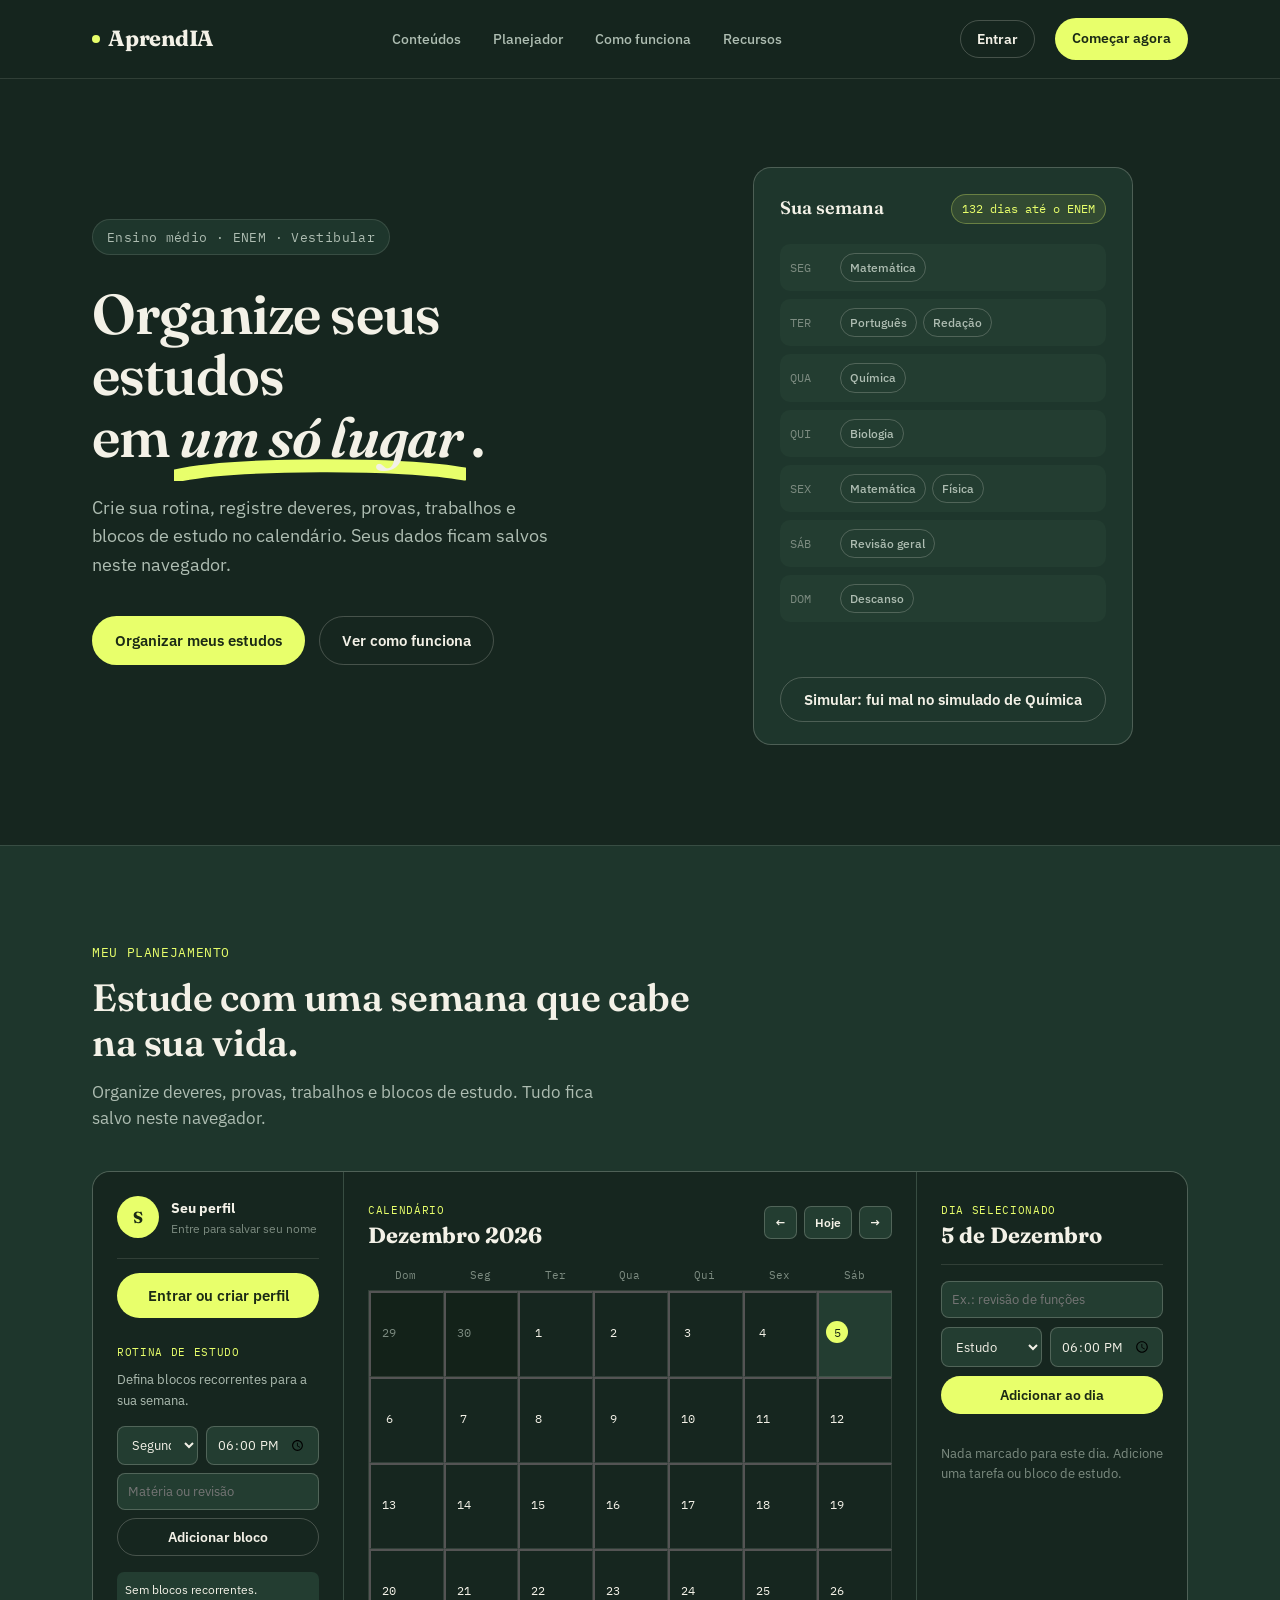
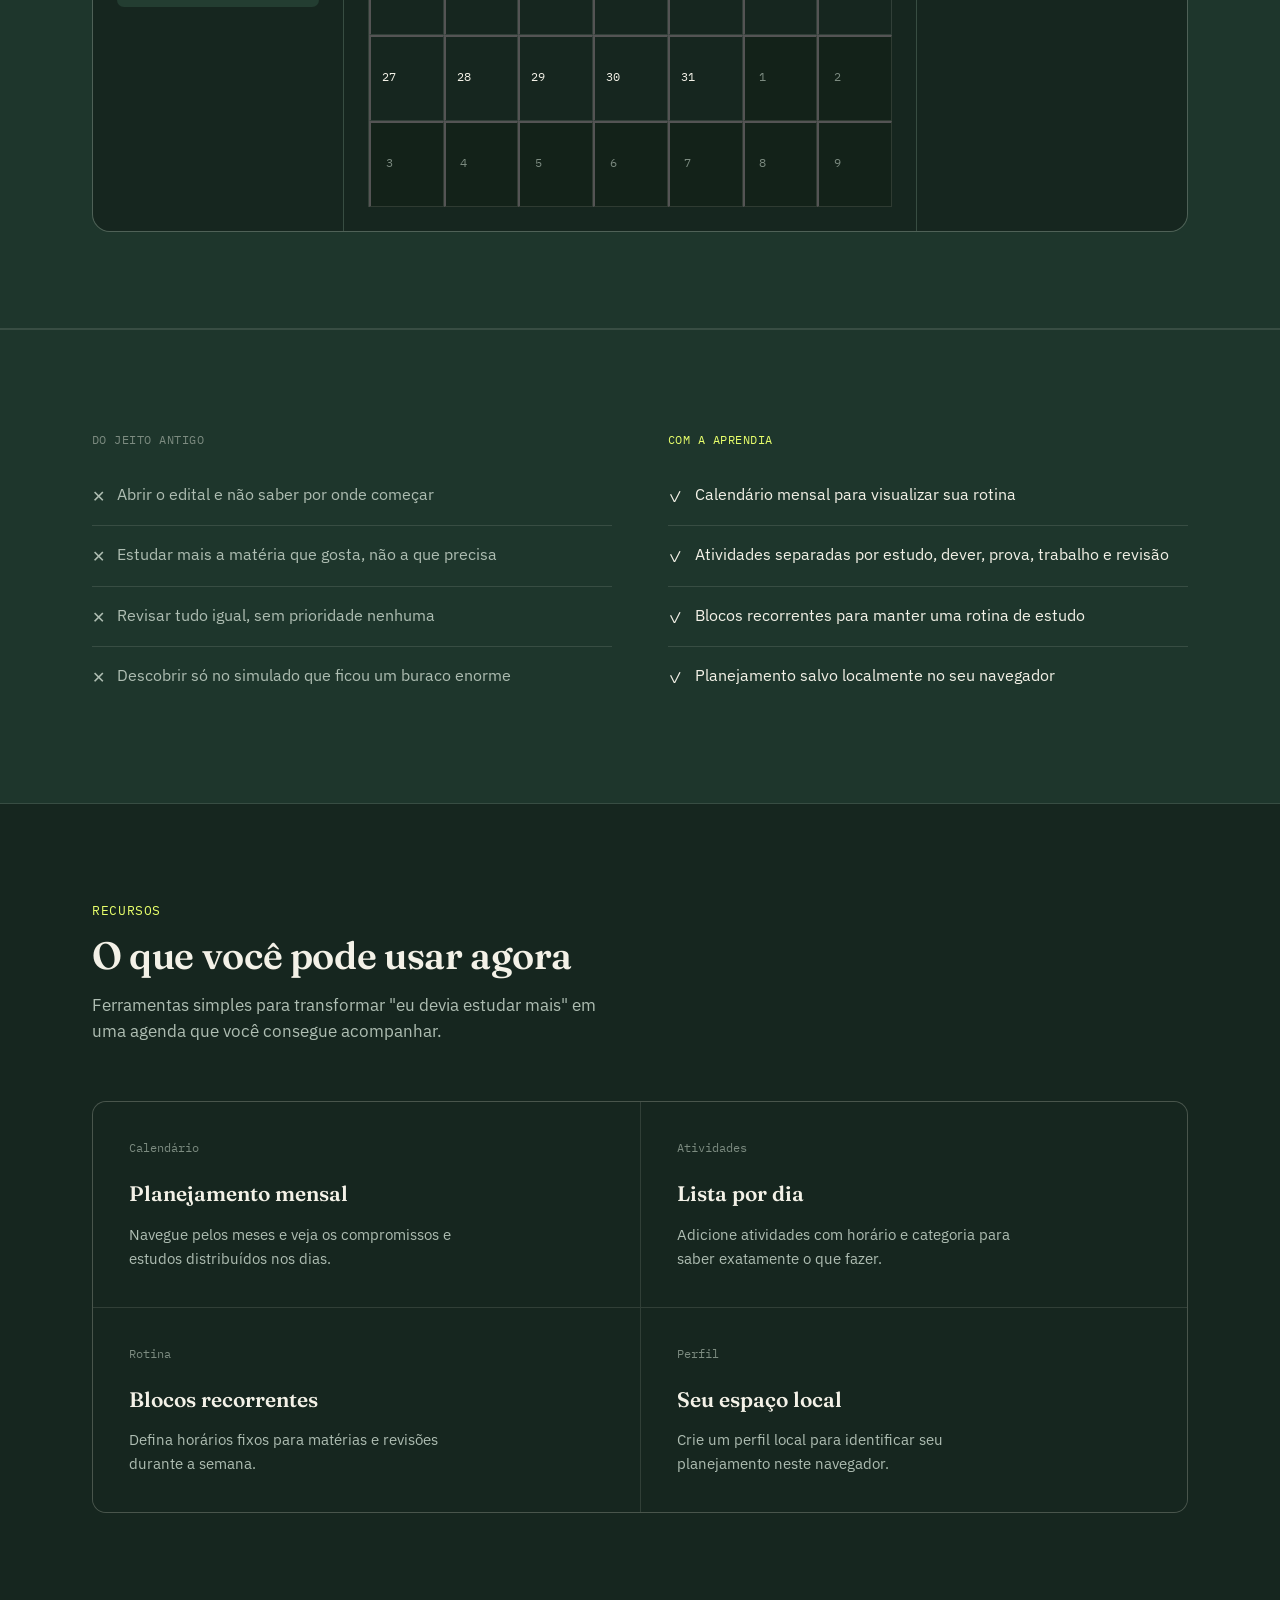
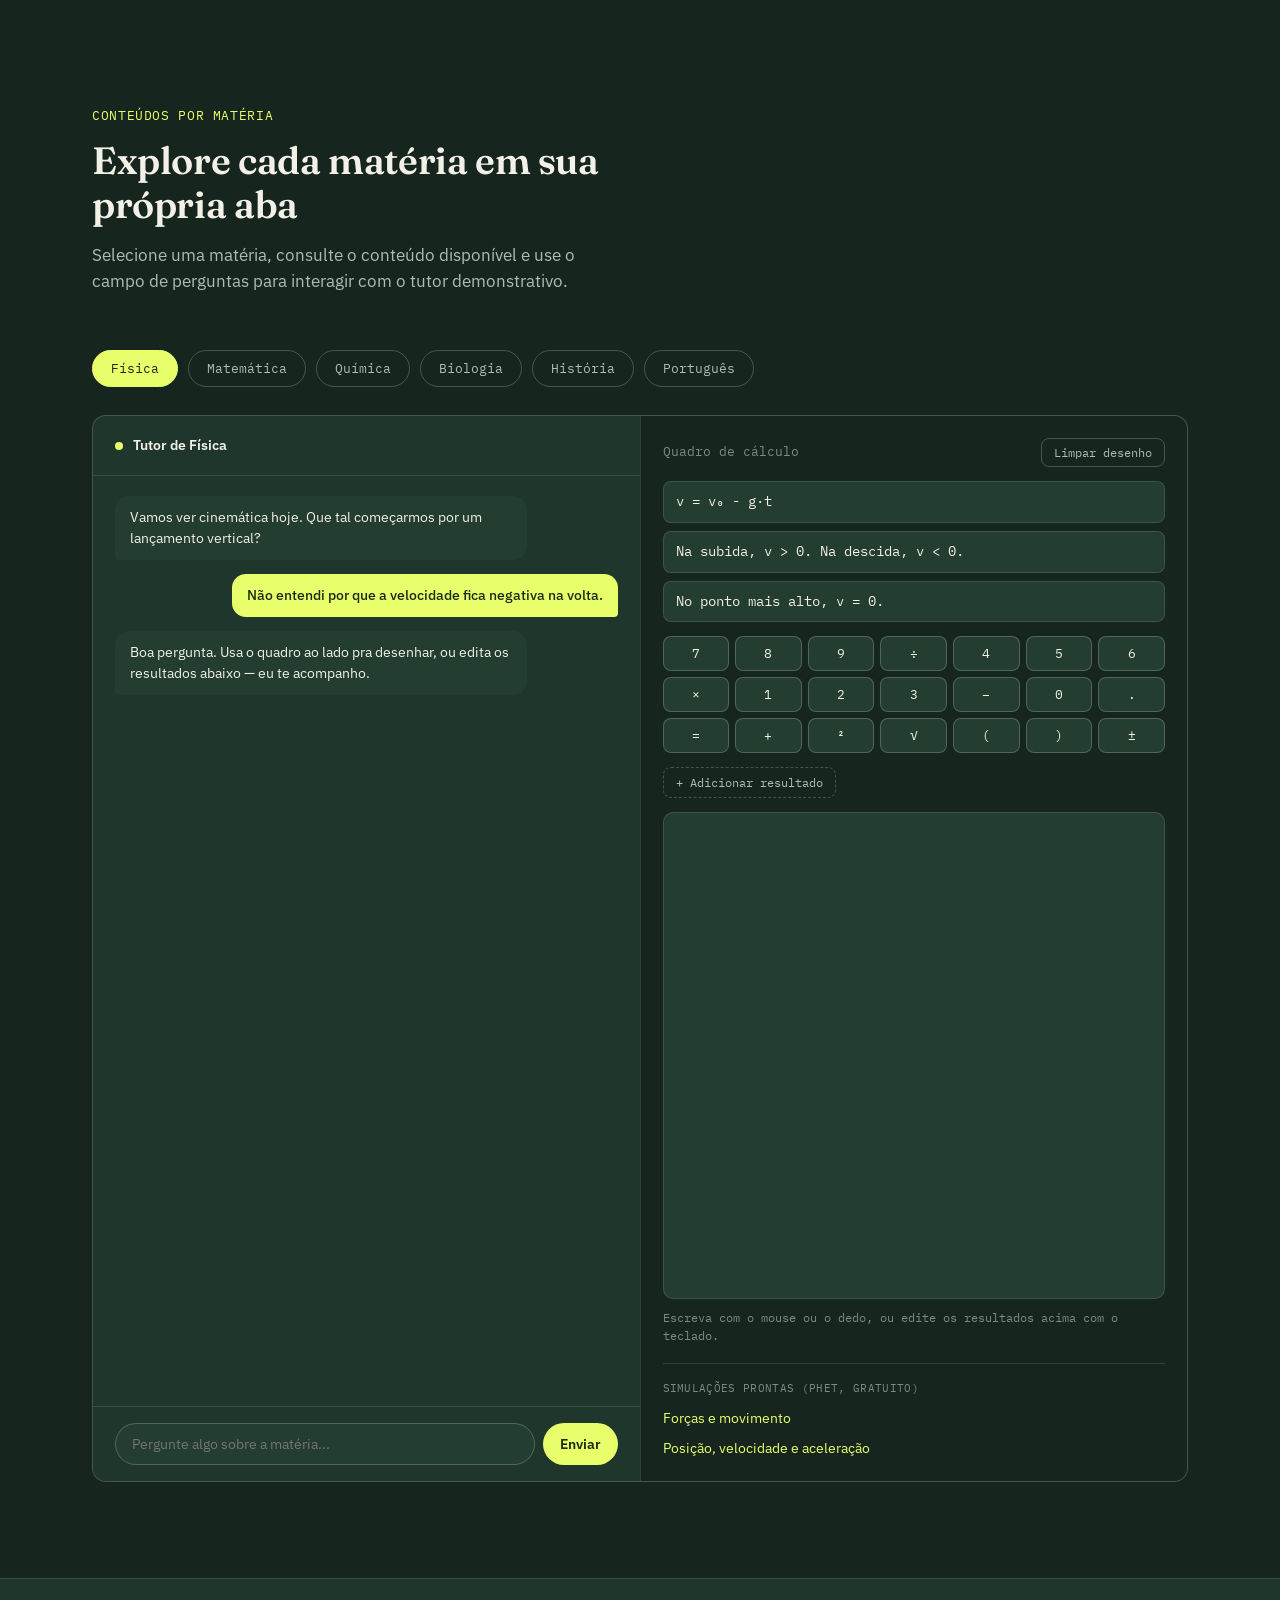
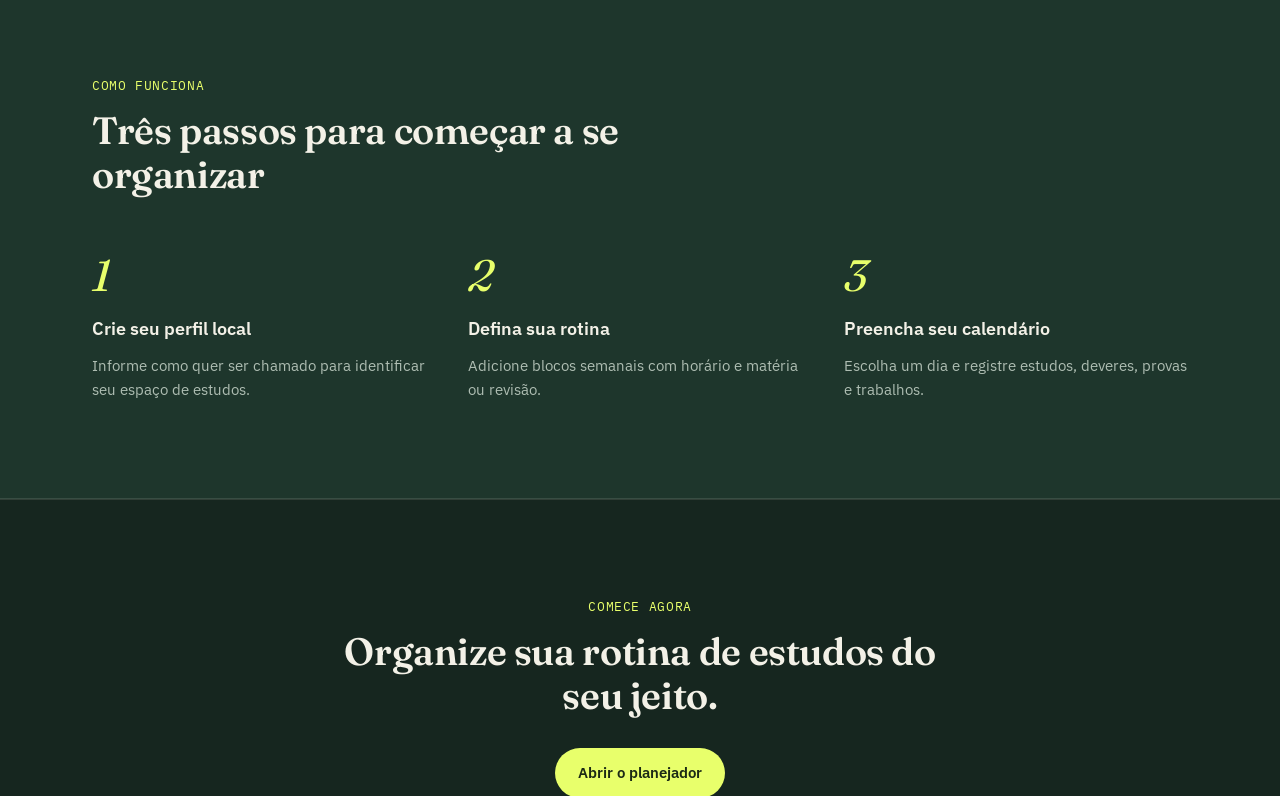
==== commit b593f156: "Update index.html" ====
--- a/index.html
+++ b/index.html
@@ -3,7 +3,7 @@
 <head>
 <meta charset="UTF-8">
 <meta name="viewport" content="width=device-width, initial-scale=1.0">
-<title>Recorda — Organize seus estudos</title>
+<title>AprendIA — Organize seus estudos</title>
 <link rel="preconnect" href="https://fonts.googleapis.com">
 <link rel="preconnect" href="https://fonts.gstatic.com" crossorigin>
 <link href="https://fonts.googleapis.com/css2?family=Fraunces:opsz,wght@9..144,500;9..144,600;9..144,700;9..144,900&family=IBM+Plex+Sans:wght@400;500;600;700&family=IBM+Plex+Mono:wght@400;500&display=swap" rel="stylesheet">
@@ -13,7 +13,7 @@
  
 <header>
   <div class="nav">
-    <div class="logo"><span class="dot"></span>Recorda</div>
+    <div class="logo"><span class="dot"></span>AprendIA</div>
     <nav class="nav-links">
       <a href="#produto">Conteúdos</a>
       <a href="#planejador">Planejador</a>
@@ -101,7 +101,7 @@
         </ul>
       </div>
       <div class="problem-col new">
-        <span class="label">Com a Recorda</span>
+        <span class="label">Com a AprendIA</span>
         <ul>
           <li><span class="ico">✓</span>Calendário mensal para visualizar sua rotina</li>
           <li><span class="ico">✓</span>Atividades separadas por estudo, dever, prova, trabalho e revisão</li>
@@ -216,12 +216,12 @@
  
 <footer>
   <div class="wrap foot-row">
-    <div class="logo"><span class="dot"></span>Recorda</div>
+    <div class="logo"><span class="dot"></span>AprendIA</div>
     <nav class="fnav">
       <a href="#recursos">Recursos</a>
       <a href="#como-funciona">Como funciona</a>
     </nav>
-    <div class="copy">© 2026 Recorda</div>
+    <div class="copy">© 2026 AprendIA</div>
   </div>
 </footer>
  
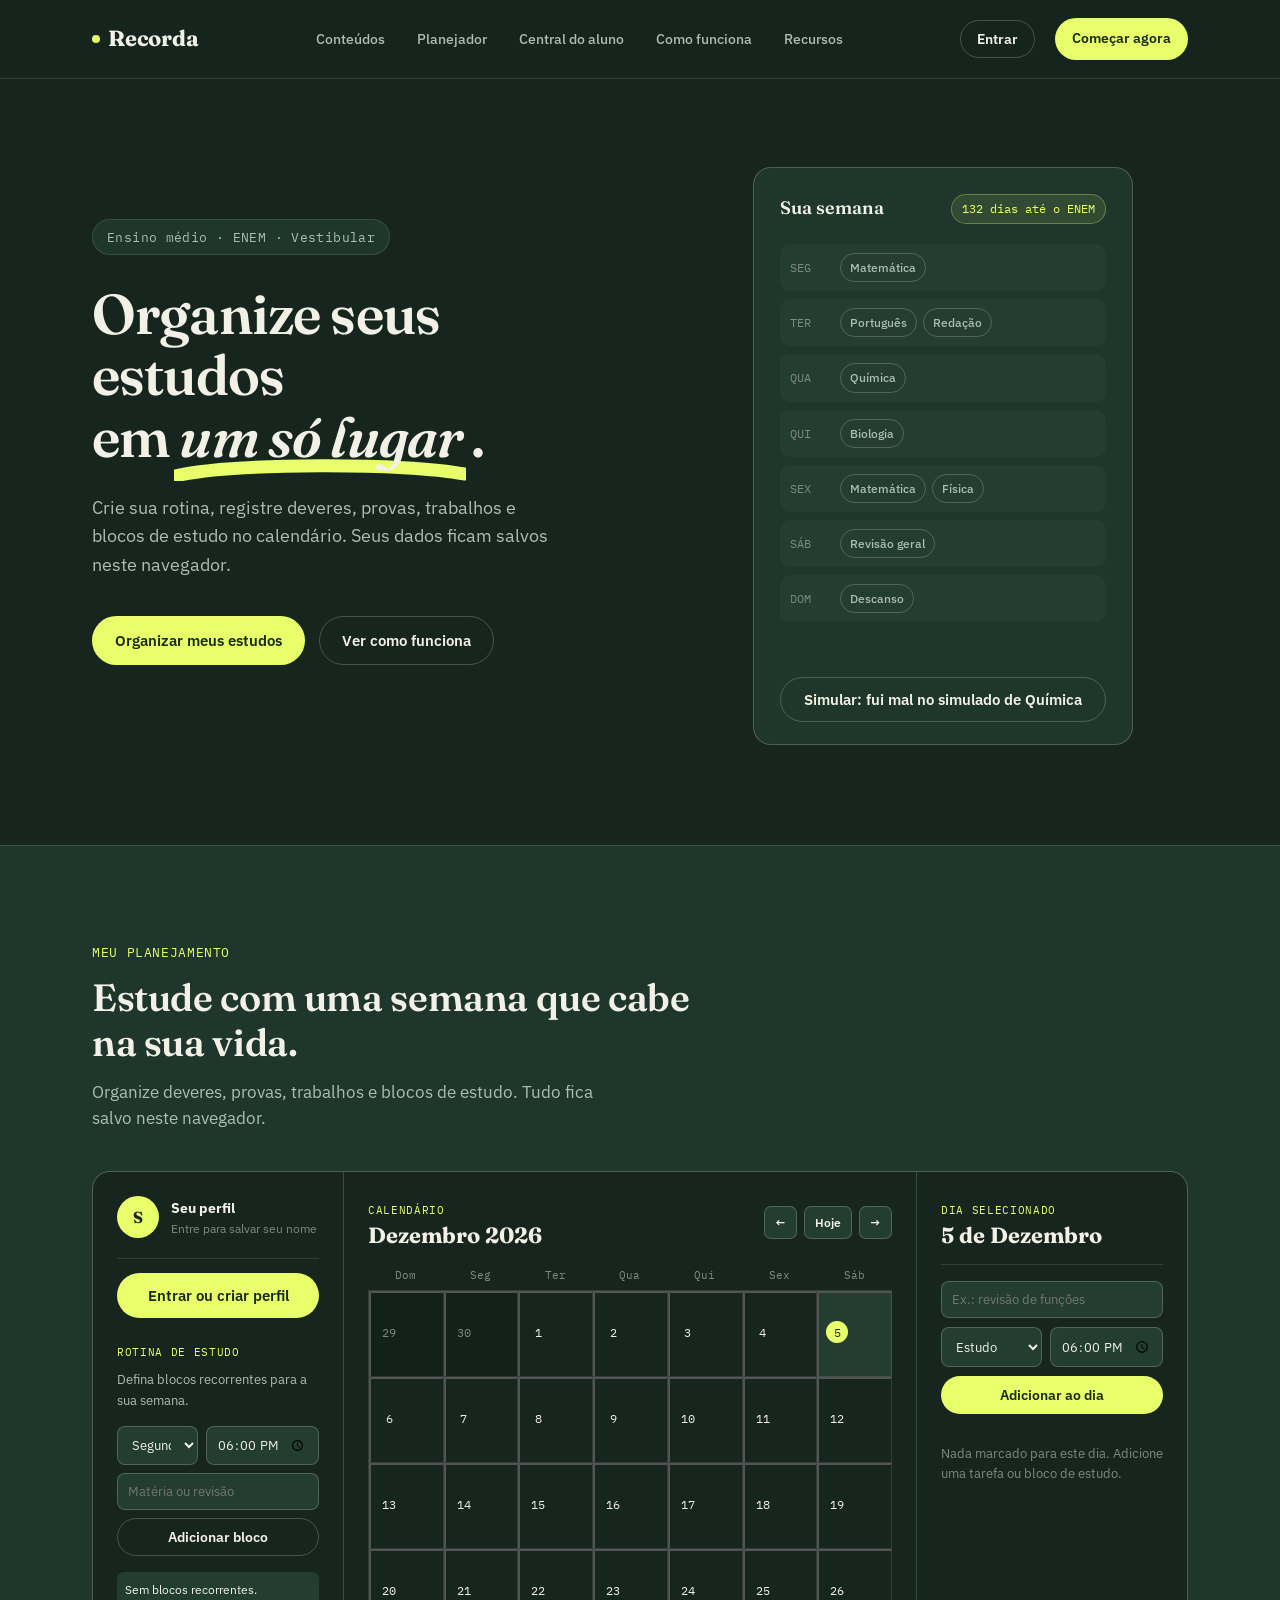
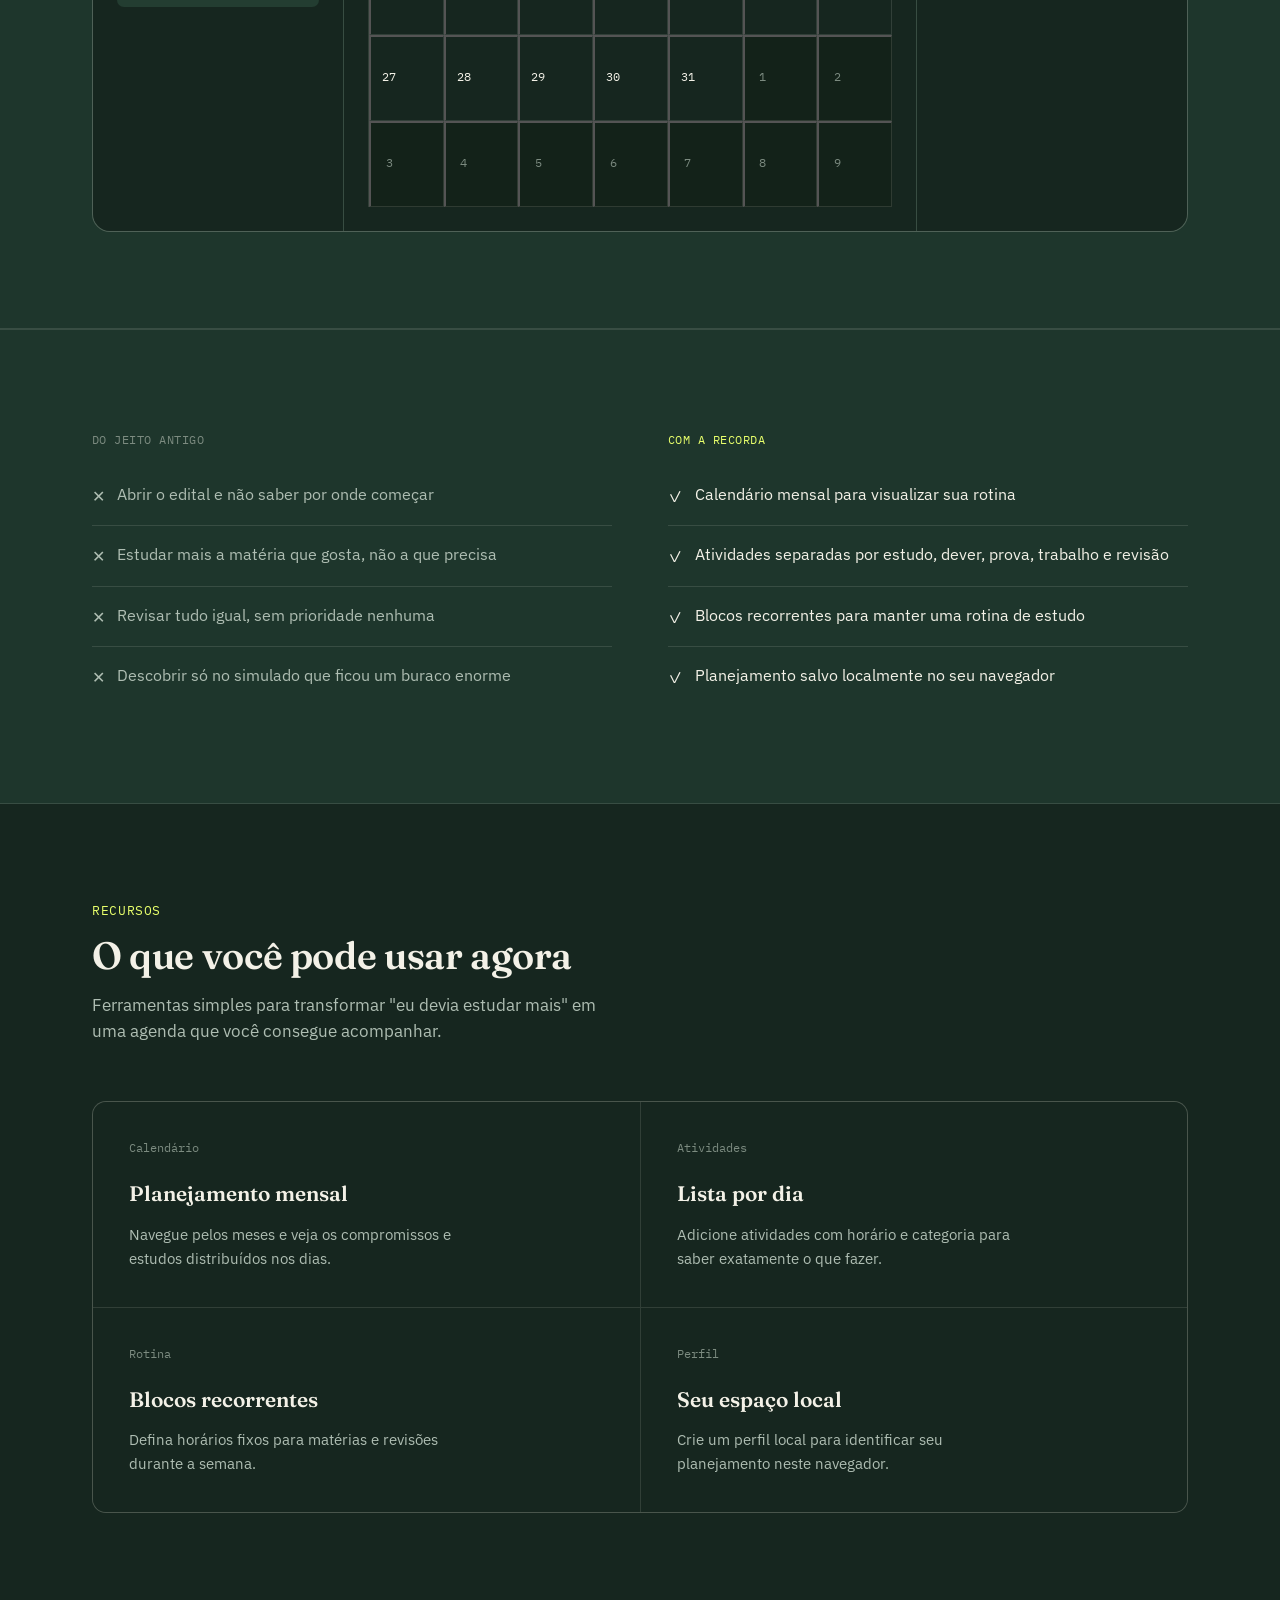
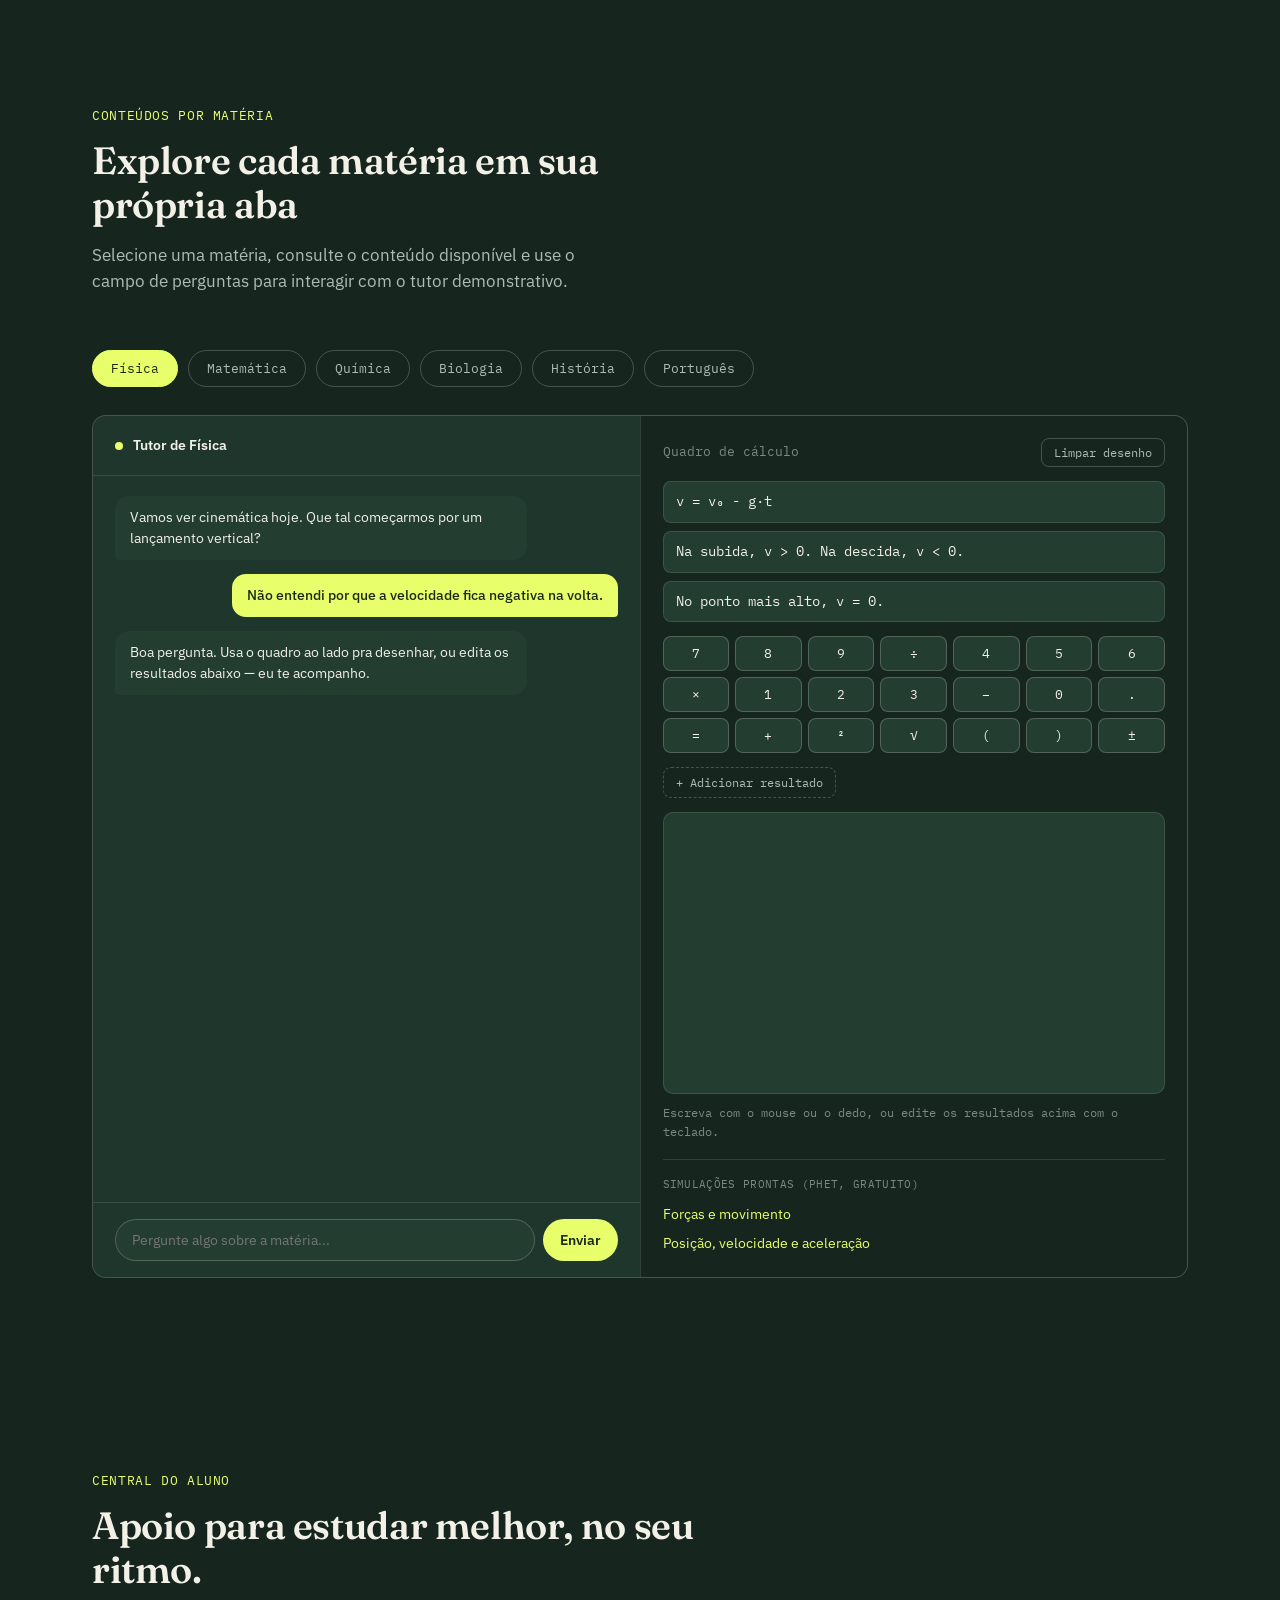
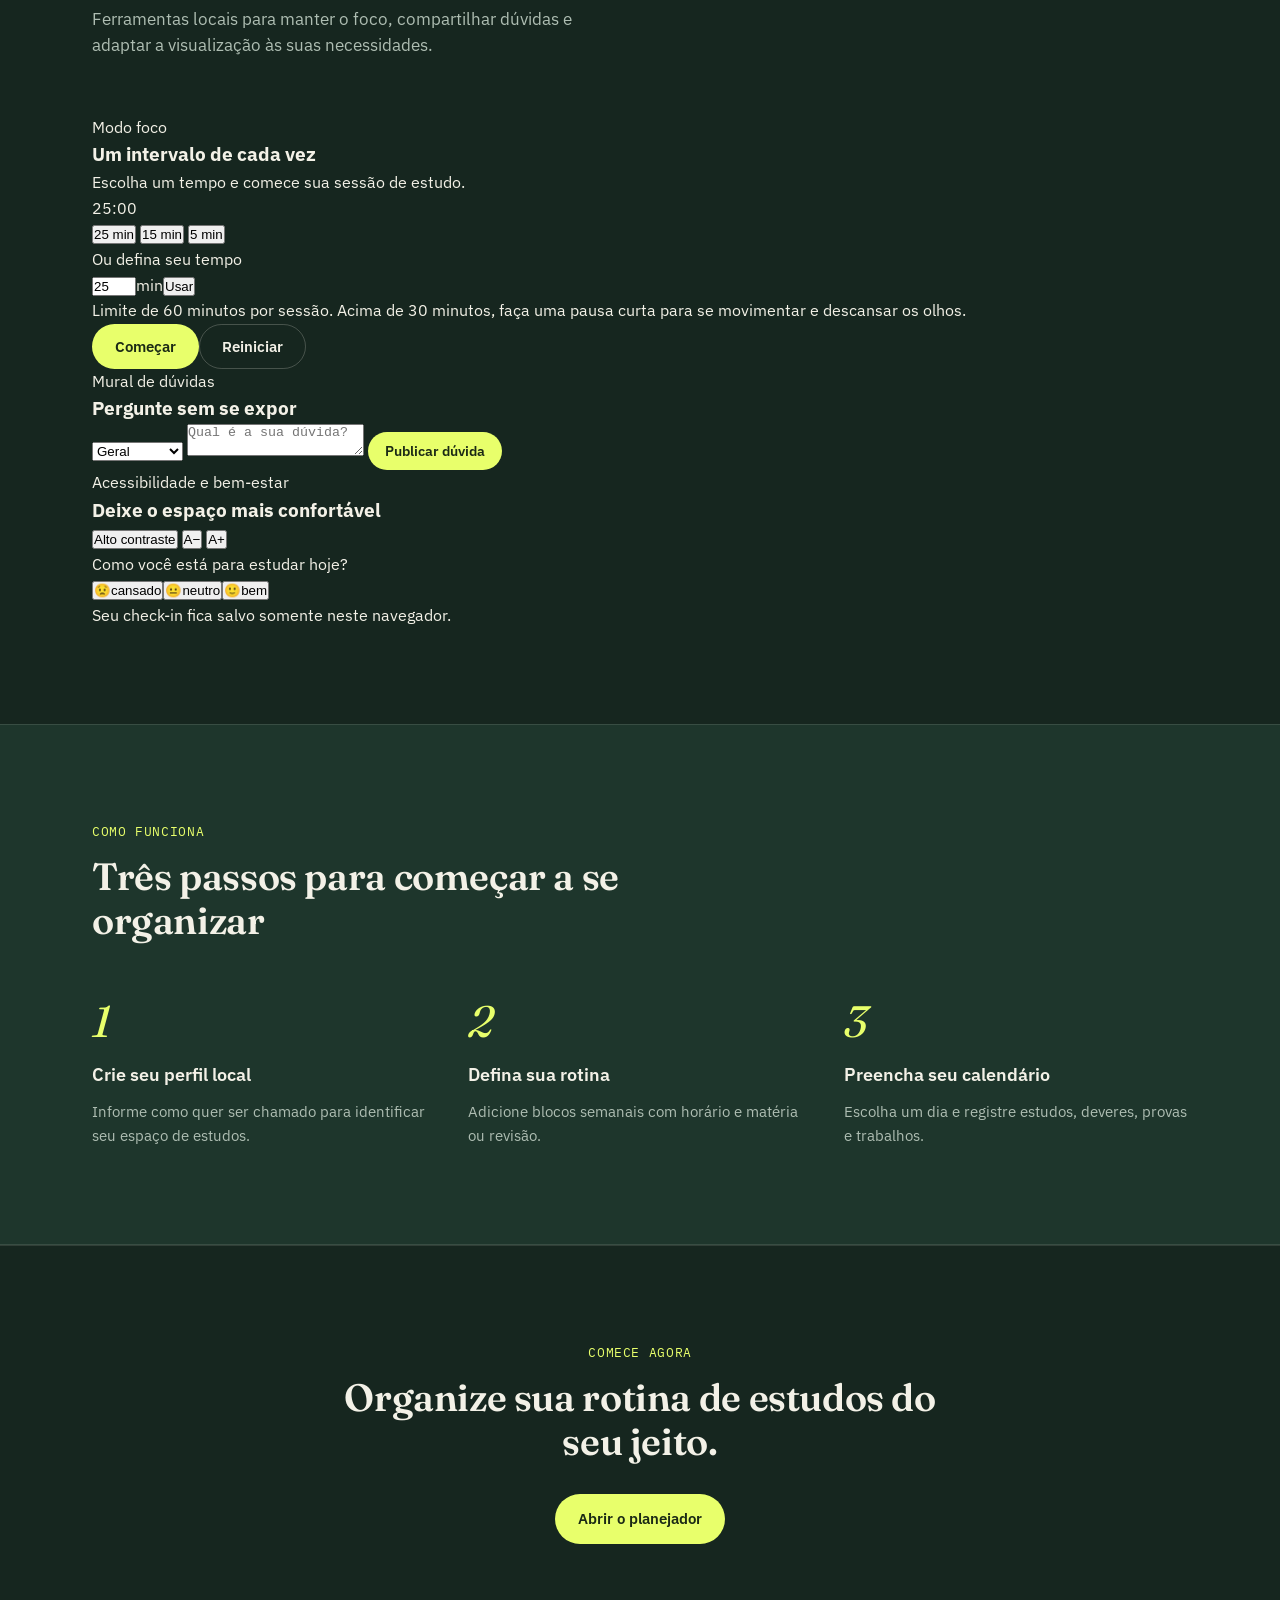
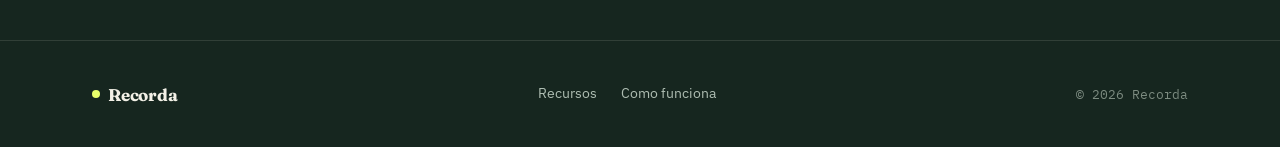
==== commit c060d669: "Update index.html" ====
--- a/index.html
+++ b/index.html
@@ -3,7 +3,7 @@
 <head>
 <meta charset="UTF-8">
 <meta name="viewport" content="width=device-width, initial-scale=1.0">
-<title>AprendIA — Organize seus estudos</title>
+<title>Recorda — Organize seus estudos</title>
 <link rel="preconnect" href="https://fonts.googleapis.com">
 <link rel="preconnect" href="https://fonts.gstatic.com" crossorigin>
 <link href="https://fonts.googleapis.com/css2?family=Fraunces:opsz,wght@9..144,500;9..144,600;9..144,700;9..144,900&family=IBM+Plex+Sans:wght@400;500;600;700&family=IBM+Plex+Mono:wght@400;500&display=swap" rel="stylesheet">
@@ -13,10 +13,11 @@
  
 <header>
   <div class="nav">
-    <div class="logo"><span class="dot"></span>AprendIA</div>
+    <div class="logo"><span class="dot"></span>Recorda</div>
     <nav class="nav-links">
       <a href="#produto">Conteúdos</a>
       <a href="#planejador">Planejador</a>
+      <a href="#central">Central do aluno</a>
       <a href="#como-funciona">Como funciona</a>
       <a href="#recursos">Recursos</a>
     </nav>
@@ -101,7 +102,7 @@
         </ul>
       </div>
       <div class="problem-col new">
-        <span class="label">Com a AprendIA</span>
+        <span class="label">Com a Recorda</span>
         <ul>
           <li><span class="ico">✓</span>Calendário mensal para visualizar sua rotina</li>
           <li><span class="ico">✓</span>Atividades separadas por estudo, dever, prova, trabalho e revisão</li>
@@ -178,6 +179,56 @@
     </div>
   </section>
  
+  <section class="student-hub" id="central">
+    <div class="wrap">
+      <div class="section-head">
+        <div class="kicker">Central do aluno</div>
+        <h2>Apoio para estudar melhor, no seu ritmo.</h2>
+        <p>Ferramentas locais para manter o foco, compartilhar dúvidas e adaptar a visualização às suas necessidades.</p>
+      </div>
+      <div class="hub-grid">
+        <article class="hub-card focus-card">
+          <span class="hub-label">Modo foco</span>
+          <h3>Um intervalo de cada vez</h3>
+          <p id="focusMessage">Escolha um tempo e comece sua sessão de estudo.</p>
+          <div class="focus-time" id="focusTime" aria-live="polite">25:00</div>
+          <div class="focus-presets" aria-label="Duração da sessão">
+            <button type="button" class="focus-preset active" data-minutes="25">25 min</button>
+            <button type="button" class="focus-preset" data-minutes="15">15 min</button>
+            <button type="button" class="focus-preset" data-minutes="5">5 min</button>
+          </div>
+          <div class="custom-focus-time"><label for="focusMinutes">Ou defina seu tempo</label><div><input id="focusMinutes" type="number" min="1" max="60" value="25" inputmode="numeric" aria-describedby="focusLimit"><span>min</span><button type="button" class="access-btn" id="focusApply">Usar</button></div></div>
+          <p class="focus-limit" id="focusLimit">Limite de 60 minutos por sessão. Acima de 30 minutos, faça uma pausa curta para se movimentar e descansar os olhos.</p>
+          <div class="focus-actions"><button type="button" class="btn btn-primary" id="focusStart">Começar</button><button type="button" class="btn btn-ghost" id="focusReset">Reiniciar</button></div>
+        </article>
+        <article class="hub-card questions-card">
+          <span class="hub-label">Mural de dúvidas</span>
+          <h3>Pergunte sem se expor</h3>
+          <form id="questionForm" class="question-form">
+            <select id="questionSubject" aria-label="Matéria"><option>Geral</option><option>Matemática</option><option>Português</option><option>Ciências</option><option>História</option></select>
+            <textarea id="questionText" maxlength="240" placeholder="Qual é a sua dúvida?" required aria-label="Sua dúvida"></textarea>
+            <button type="submit" class="btn btn-primary btn-sm">Publicar dúvida</button>
+          </form>
+          <div id="questionList" class="question-list" aria-live="polite"></div>
+        </article>
+        <article class="hub-card wellbeing-card">
+          <span class="hub-label">Acessibilidade e bem-estar</span>
+          <h3>Deixe o espaço mais confortável</h3>
+          <div class="access-actions">
+            <button type="button" class="access-btn" id="contrastToggle" aria-pressed="false">Alto contraste</button>
+            <button type="button" class="access-btn" id="fontDecrease" aria-label="Diminuir texto">A−</button>
+            <button type="button" class="access-btn" id="fontIncrease" aria-label="Aumentar texto">A+</button>
+          </div>
+          <p class="wellbeing-question">Como você está para estudar hoje?</p>
+          <div class="mood-actions" role="group" aria-label="Como você está hoje">
+            <button type="button" data-mood="😟">😟<span>cansado</span></button><button type="button" data-mood="😐">😐<span>neutro</span></button><button type="button" data-mood="🙂">🙂<span>bem</span></button>
+          </div>
+          <p class="mood-feedback" id="moodFeedback" aria-live="polite">Seu check-in fica salvo somente neste navegador.</p>
+        </article>
+      </div>
+    </div>
+  </section>
+
   <section class="how" id="como-funciona">
     <div class="wrap">
       <div class="section-head">
@@ -216,12 +267,12 @@
  
 <footer>
   <div class="wrap foot-row">
-    <div class="logo"><span class="dot"></span>AprendIA</div>
+    <div class="logo"><span class="dot"></span>Recorda</div>
     <nav class="fnav">
       <a href="#recursos">Recursos</a>
       <a href="#como-funciona">Como funciona</a>
     </nav>
-    <div class="copy">© 2026 AprendIA</div>
+    <div class="copy">© 2026 Recorda</div>
   </div>
 </footer>
  
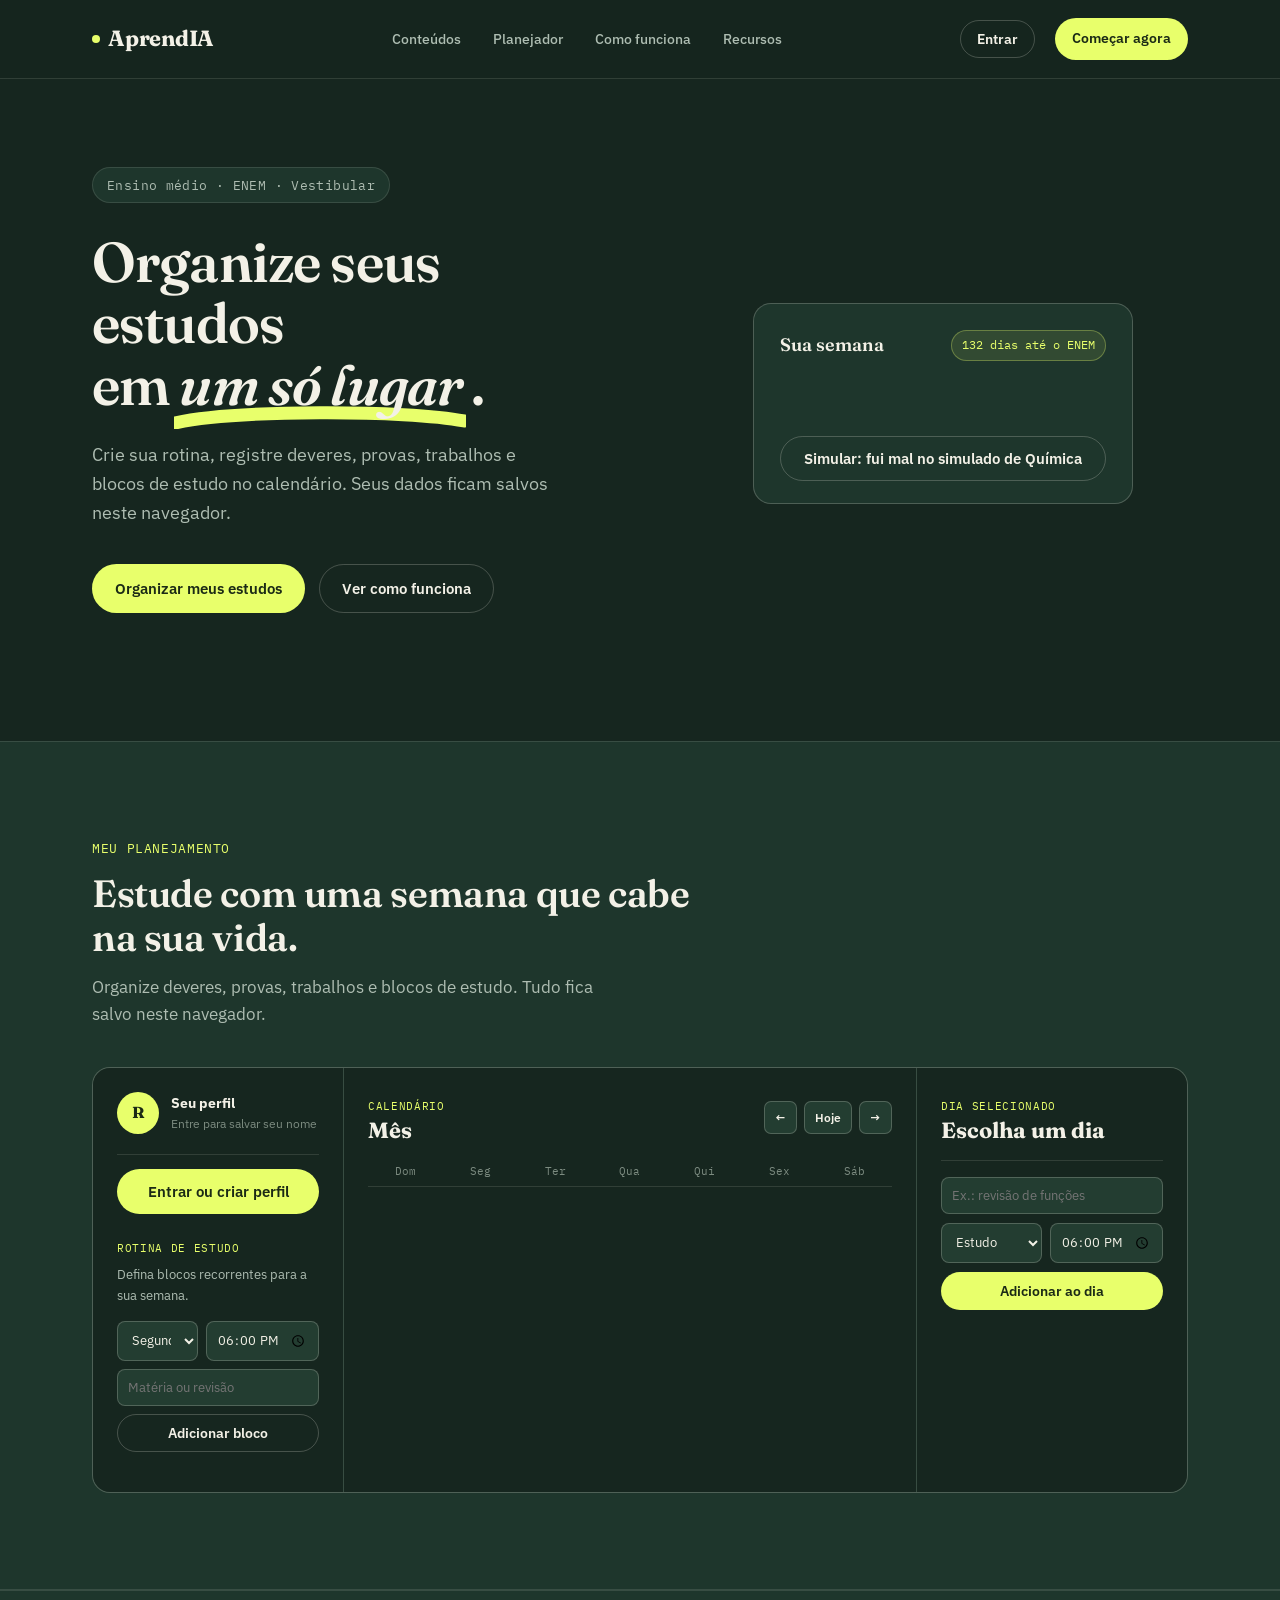
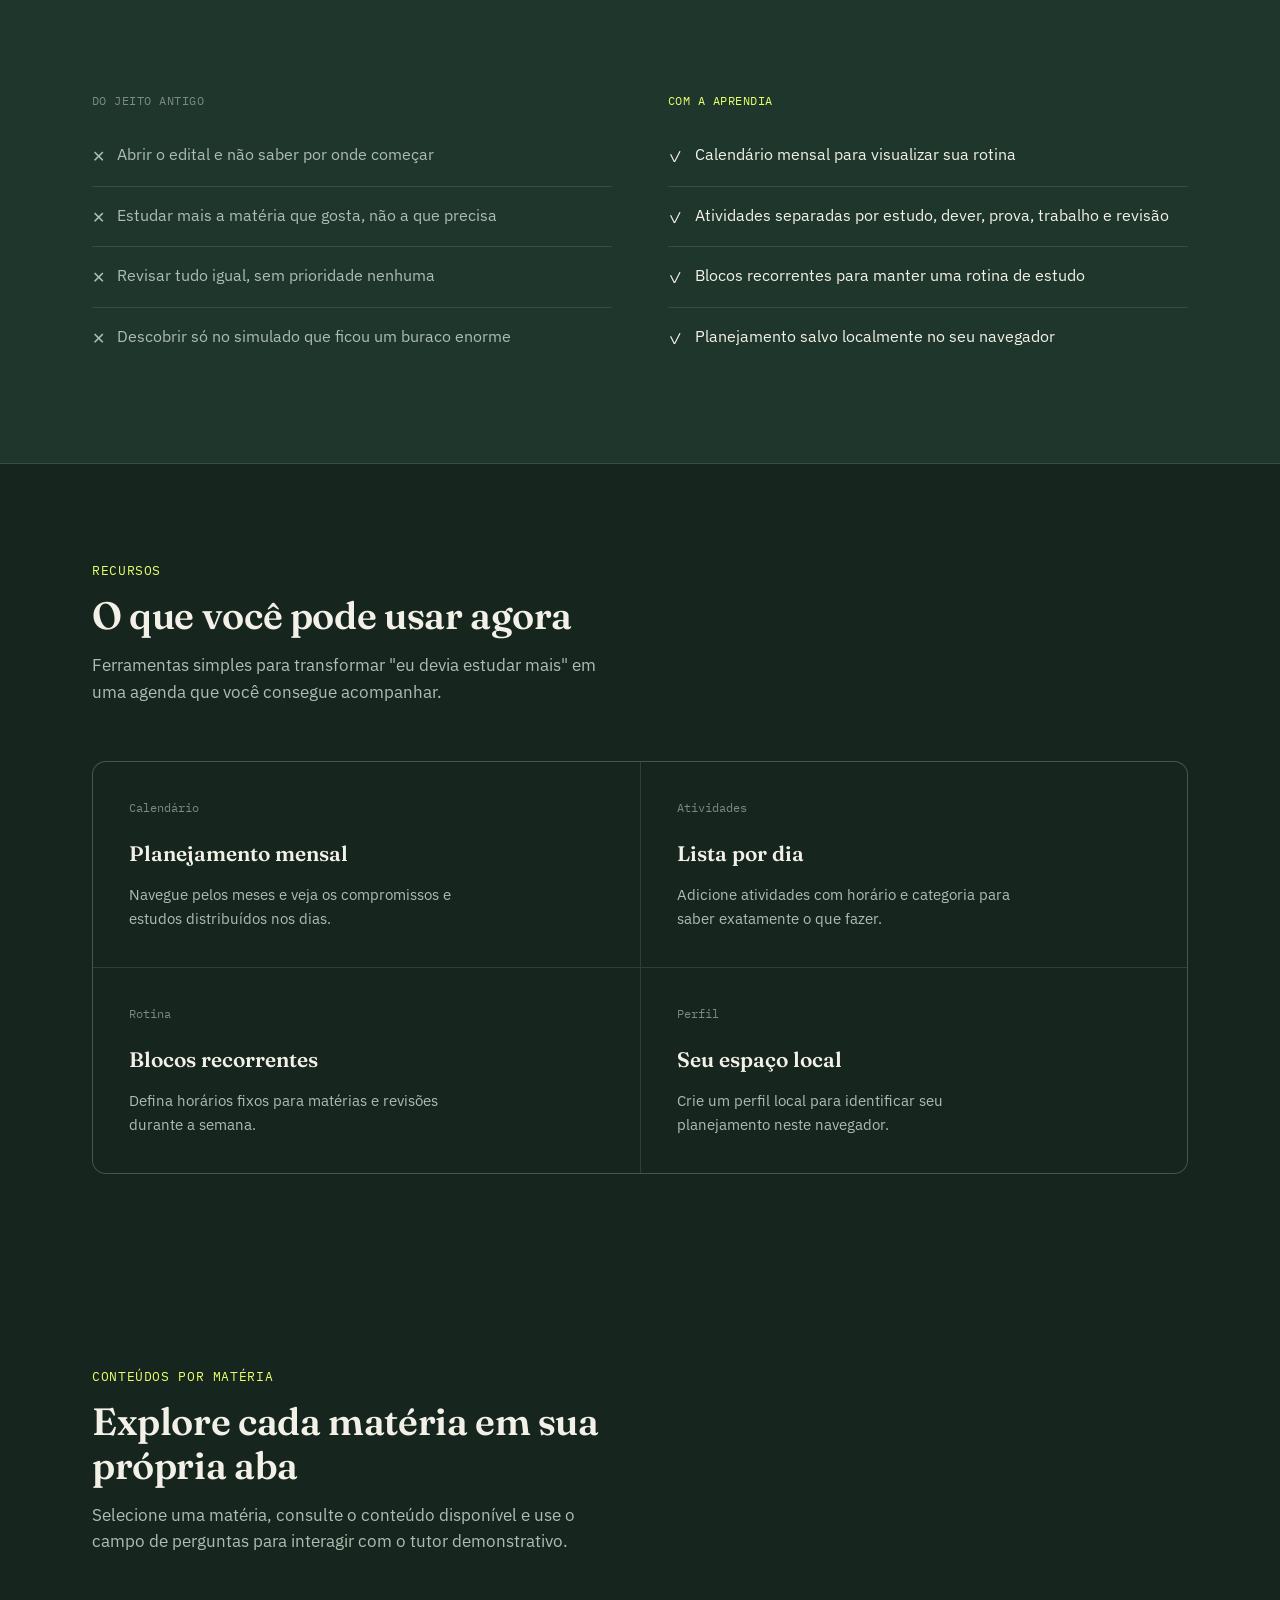
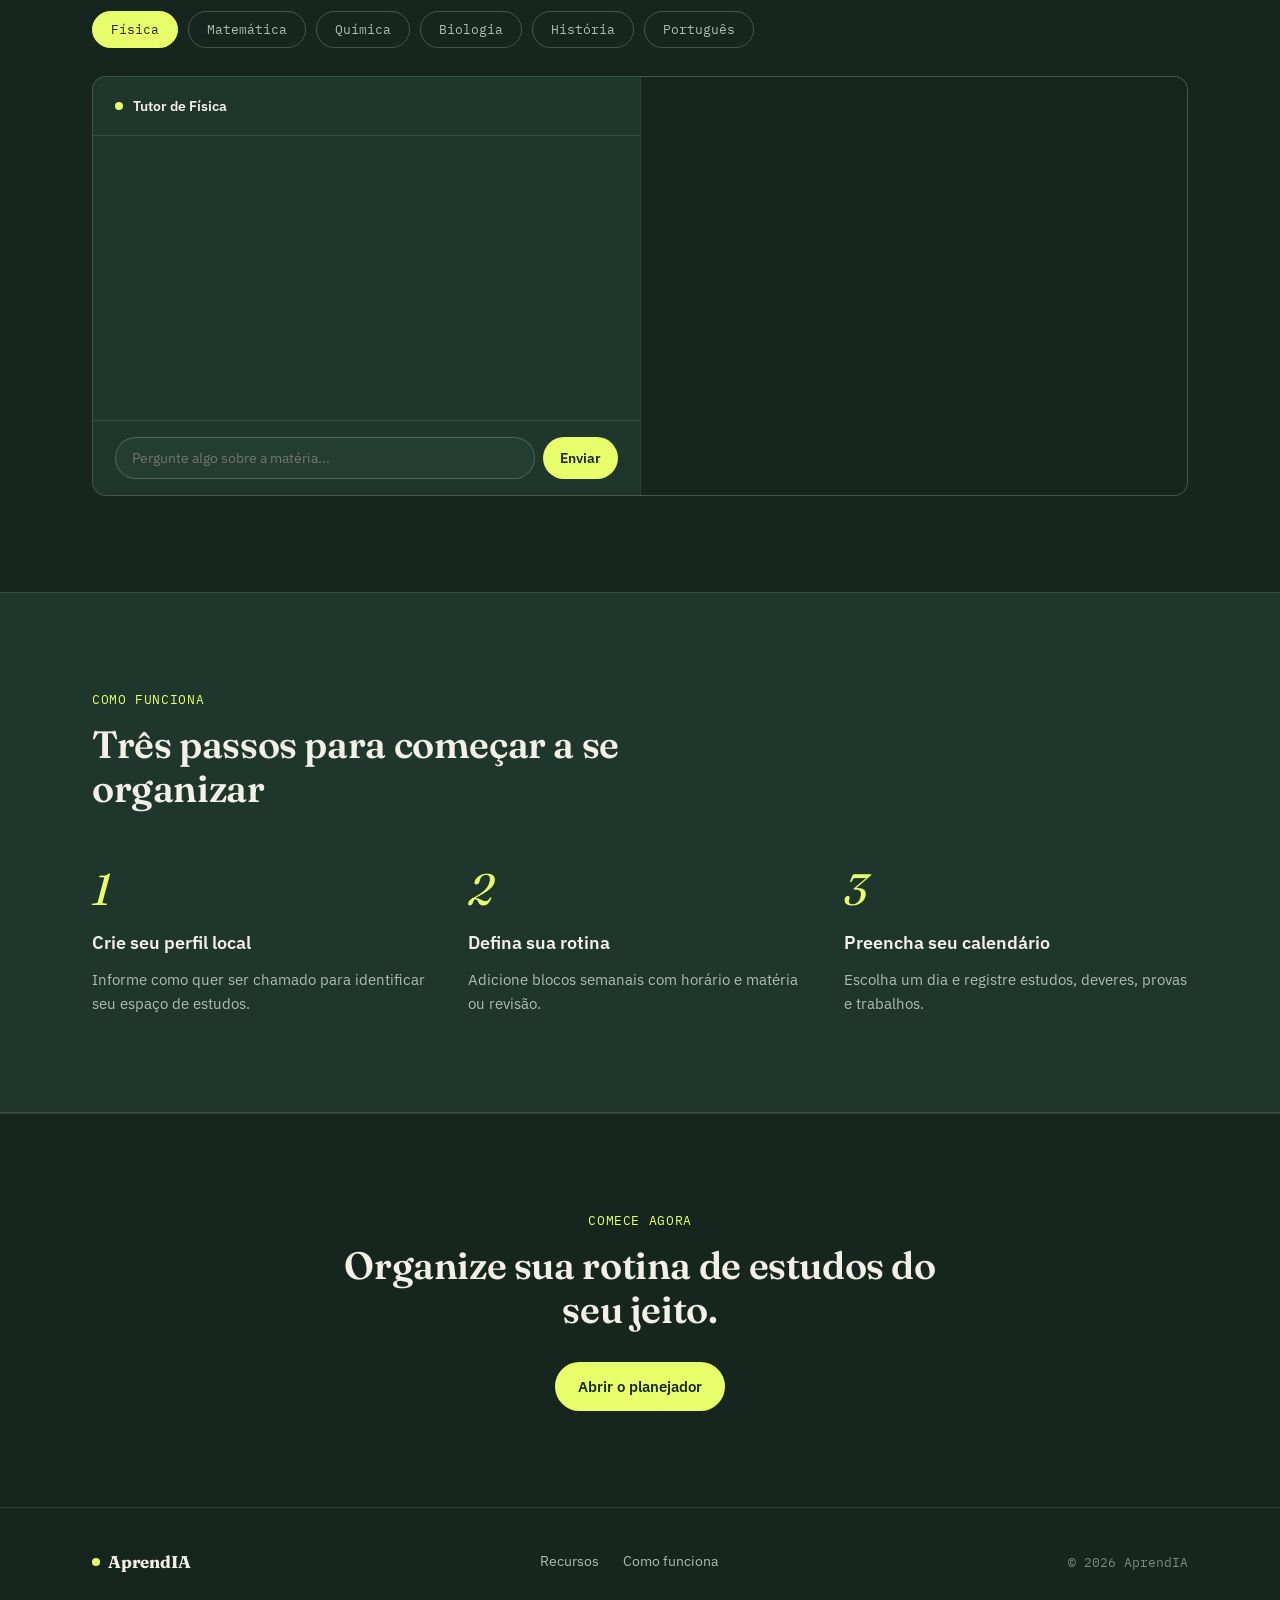
==== commit 9819a46d: "Update index.html" ====
--- a/index.html
+++ b/index.html
@@ -3,7 +3,7 @@
 <head>
 <meta charset="UTF-8">
 <meta name="viewport" content="width=device-width, initial-scale=1.0">
-<title>Recorda — Organize seus estudos</title>
+<title>AprendIA — Organize seus estudos</title>
 <link rel="preconnect" href="https://fonts.googleapis.com">
 <link rel="preconnect" href="https://fonts.gstatic.com" crossorigin>
 <link href="https://fonts.googleapis.com/css2?family=Fraunces:opsz,wght@9..144,500;9..144,600;9..144,700;9..144,900&family=IBM+Plex+Sans:wght@400;500;600;700&family=IBM+Plex+Mono:wght@400;500&display=swap" rel="stylesheet">
@@ -13,11 +13,10 @@
  
 <header>
   <div class="nav">
-    <div class="logo"><span class="dot"></span>Recorda</div>
+    <div class="logo"><span class="dot"></span>AprendIA</div>
     <nav class="nav-links">
       <a href="#produto">Conteúdos</a>
       <a href="#planejador">Planejador</a>
-      <a href="#central">Central do aluno</a>
       <a href="#como-funciona">Como funciona</a>
       <a href="#recursos">Recursos</a>
     </nav>
@@ -102,7 +101,7 @@
         </ul>
       </div>
       <div class="problem-col new">
-        <span class="label">Com a Recorda</span>
+        <span class="label">Com a AprendIA</span>
         <ul>
           <li><span class="ico">✓</span>Calendário mensal para visualizar sua rotina</li>
           <li><span class="ico">✓</span>Atividades separadas por estudo, dever, prova, trabalho e revisão</li>
@@ -179,56 +178,6 @@
     </div>
   </section>
  
-  <section class="student-hub" id="central">
-    <div class="wrap">
-      <div class="section-head">
-        <div class="kicker">Central do aluno</div>
-        <h2>Apoio para estudar melhor, no seu ritmo.</h2>
-        <p>Ferramentas locais para manter o foco, compartilhar dúvidas e adaptar a visualização às suas necessidades.</p>
-      </div>
-      <div class="hub-grid">
-        <article class="hub-card focus-card">
-          <span class="hub-label">Modo foco</span>
-          <h3>Um intervalo de cada vez</h3>
-          <p id="focusMessage">Escolha um tempo e comece sua sessão de estudo.</p>
-          <div class="focus-time" id="focusTime" aria-live="polite">25:00</div>
-          <div class="focus-presets" aria-label="Duração da sessão">
-            <button type="button" class="focus-preset active" data-minutes="25">25 min</button>
-            <button type="button" class="focus-preset" data-minutes="15">15 min</button>
-            <button type="button" class="focus-preset" data-minutes="5">5 min</button>
-          </div>
-          <div class="custom-focus-time"><label for="focusMinutes">Ou defina seu tempo</label><div><input id="focusMinutes" type="number" min="1" max="60" value="25" inputmode="numeric" aria-describedby="focusLimit"><span>min</span><button type="button" class="access-btn" id="focusApply">Usar</button></div></div>
-          <p class="focus-limit" id="focusLimit">Limite de 60 minutos por sessão. Acima de 30 minutos, faça uma pausa curta para se movimentar e descansar os olhos.</p>
-          <div class="focus-actions"><button type="button" class="btn btn-primary" id="focusStart">Começar</button><button type="button" class="btn btn-ghost" id="focusReset">Reiniciar</button></div>
-        </article>
-        <article class="hub-card questions-card">
-          <span class="hub-label">Mural de dúvidas</span>
-          <h3>Pergunte sem se expor</h3>
-          <form id="questionForm" class="question-form">
-            <select id="questionSubject" aria-label="Matéria"><option>Geral</option><option>Matemática</option><option>Português</option><option>Ciências</option><option>História</option></select>
-            <textarea id="questionText" maxlength="240" placeholder="Qual é a sua dúvida?" required aria-label="Sua dúvida"></textarea>
-            <button type="submit" class="btn btn-primary btn-sm">Publicar dúvida</button>
-          </form>
-          <div id="questionList" class="question-list" aria-live="polite"></div>
-        </article>
-        <article class="hub-card wellbeing-card">
-          <span class="hub-label">Acessibilidade e bem-estar</span>
-          <h3>Deixe o espaço mais confortável</h3>
-          <div class="access-actions">
-            <button type="button" class="access-btn" id="contrastToggle" aria-pressed="false">Alto contraste</button>
-            <button type="button" class="access-btn" id="fontDecrease" aria-label="Diminuir texto">A−</button>
-            <button type="button" class="access-btn" id="fontIncrease" aria-label="Aumentar texto">A+</button>
-          </div>
-          <p class="wellbeing-question">Como você está para estudar hoje?</p>
-          <div class="mood-actions" role="group" aria-label="Como você está hoje">
-            <button type="button" data-mood="😟">😟<span>cansado</span></button><button type="button" data-mood="😐">😐<span>neutro</span></button><button type="button" data-mood="🙂">🙂<span>bem</span></button>
-          </div>
-          <p class="mood-feedback" id="moodFeedback" aria-live="polite">Seu check-in fica salvo somente neste navegador.</p>
-        </article>
-      </div>
-    </div>
-  </section>
-
   <section class="how" id="como-funciona">
     <div class="wrap">
       <div class="section-head">
@@ -267,12 +216,12 @@
  
 <footer>
   <div class="wrap foot-row">
-    <div class="logo"><span class="dot"></span>Recorda</div>
+    <div class="logo"><span class="dot"></span>AprendIA</div>
     <nav class="fnav">
       <a href="#recursos">Recursos</a>
       <a href="#como-funciona">Como funciona</a>
     </nav>
-    <div class="copy">© 2026 Recorda</div>
+    <div class="copy">© 2026 AprendIA</div>
   </div>
 </footer>
  
--- a/AprendIA.css
+++ b/AprendIA.css
@@ -288,3 +288,25 @@
   .modal-backdrop{position:fixed;inset:0;z-index:100;background:rgba(8,16,12,.72);display:grid;place-items:center;padding:20px}.modal-backdrop[hidden]{display:none !important}.profile-modal{width:min(100%,430px);background:var(--bg-panel);border:1px solid var(--line-strong);border-radius:16px;padding:32px;position:relative}.profile-modal h2{font-size:30px;margin:10px 0}.profile-modal p{color:var(--ink-muted);font-size:14px;margin-bottom:20px}.profile-modal form{display:grid;gap:10px}.profile-modal label{font-size:13px;color:var(--ink-muted)}.profile-modal input{border:1px solid var(--line-strong);background:var(--bg-panel-2);color:var(--ink);border-radius:8px;padding:12px;font:15px var(--font-body)}.modal-close{position:absolute;right:15px;top:12px;border:0;background:transparent;color:var(--ink-muted);font-size:26px;cursor:pointer}
   @media (max-width:1050px){.planner-app{grid-template-columns:230px 1fr}.task-panel{grid-column:1/-1}.task-list{grid-template-columns:repeat(2,1fr)}}
   @media (max-width:720px){.planner-app{grid-template-columns:1fr}.task-panel{grid-column:auto}.calendar-area,.planner-sidebar,.task-panel{padding:18px}.calendar-day{min-height:67px;padding:4px}.calendar-event{font-size:9px}.task-list{grid-template-columns:1fr}.calendar-toolbar h3,.task-panel h3{font-size:19px}}
+
+  /* ---------- CENTRAL DO ALUNO ---------- */
+  .student-hub{border-top:1px solid var(--line);background:var(--bg)}
+  .hub-grid{display:grid;grid-template-columns:repeat(3,1fr);gap:18px;align-items:stretch}
+  .hub-card{background:var(--bg-panel);border:1px solid var(--line);border-radius:var(--radius);padding:28px;display:flex;flex-direction:column}
+  .hub-label{font:11px var(--font-mono);letter-spacing:.06em;text-transform:uppercase;color:var(--highlight);margin-bottom:15px}
+  .hub-card h3{font:600 22px var(--font-display);margin-bottom:10px}.hub-card p{font-size:14px;line-height:1.5;color:var(--ink-muted)}
+  .focus-time{font:600 clamp(50px,6vw,72px)/1 var(--font-display);letter-spacing:-.04em;color:var(--highlight);margin:24px 0;text-align:center}
+  .focus-presets,.focus-actions,.access-actions,.mood-actions{display:flex;gap:8px;flex-wrap:wrap}
+  .focus-preset,.access-btn{border:1px solid var(--line-strong);border-radius:8px;background:var(--bg-panel-2);color:var(--ink);cursor:pointer;padding:8px 10px;font:12px var(--font-mono)}
+  .focus-preset.active,.focus-preset:hover,.access-btn:hover{border-color:var(--highlight);color:var(--highlight)}
+  .focus-actions{margin-top:14px}.focus-actions .btn{flex:1;justify-content:center}
+  .custom-focus-time{margin-top:16px}.custom-focus-time label{display:block;margin-bottom:7px;font:11px var(--font-mono);color:var(--ink-faint)}.custom-focus-time>div{display:flex;align-items:center;gap:7px}.custom-focus-time input{width:64px;border:1px solid var(--line-strong);border-radius:8px;background:var(--bg-panel-2);color:var(--ink);padding:8px;font:13px var(--font-body)}.custom-focus-time input:focus{outline:none;border-color:var(--highlight)}.custom-focus-time span{font:12px var(--font-mono);color:var(--ink-muted)}.focus-limit{margin-top:11px;font:11px/1.45 var(--font-mono)!important;color:var(--ink-faint)!important}.focus-limit.warning{color:#ffc9b3!important}
+  .question-form{display:grid;gap:9px;margin-top:12px}.question-form select,.question-form textarea{width:100%;border:1px solid var(--line-strong);border-radius:8px;background:var(--bg-panel-2);color:var(--ink);padding:10px;font:13px var(--font-body)}
+  .question-form textarea{height:76px;resize:vertical}.question-form select:focus,.question-form textarea:focus{outline:none;border-color:var(--highlight)}
+  .question-list{display:grid;gap:8px;margin-top:16px;max-height:196px;overflow:auto}.question-item{padding:10px;border-radius:8px;background:var(--bg-panel-2);border-left:2px solid var(--highlight)}
+  .question-item strong{display:block;font:11px var(--font-mono);color:var(--highlight);margin-bottom:4px}.question-item p{font-size:13px;color:var(--ink);overflow-wrap:anywhere}.questions-empty{font-size:13px;color:var(--ink-faint)}
+  .wellbeing-question{margin:24px 0 10px}.mood-actions button{border:1px solid var(--line-strong);border-radius:9px;background:var(--bg-panel-2);color:var(--ink);padding:8px 10px;cursor:pointer;font-size:19px;display:grid;gap:3px}.mood-actions button span{font:10px var(--font-mono);color:var(--ink-muted)}.mood-actions button:hover,.mood-actions button.active{border-color:var(--highlight);background:rgba(232,255,107,.08)}
+  .mood-feedback{margin-top:14px;font:12px var(--font-mono);color:var(--ink-faint)!important}
+  body.high-contrast{--bg:#050505;--bg-panel:#101010;--bg-panel-2:#1a1a1a;--ink:#fff;--ink-muted:#f1f1f1;--ink-faint:#d4d4d4;--line:#767676;--line-strong:#fff;--highlight:#ffff00;--highlight-ink:#000}
+  body.font-large{font-size:18px}body.font-small{font-size:14px}
+  @media (max-width:980px){.hub-grid{grid-template-columns:1fr}.hub-card{min-height:0}}
